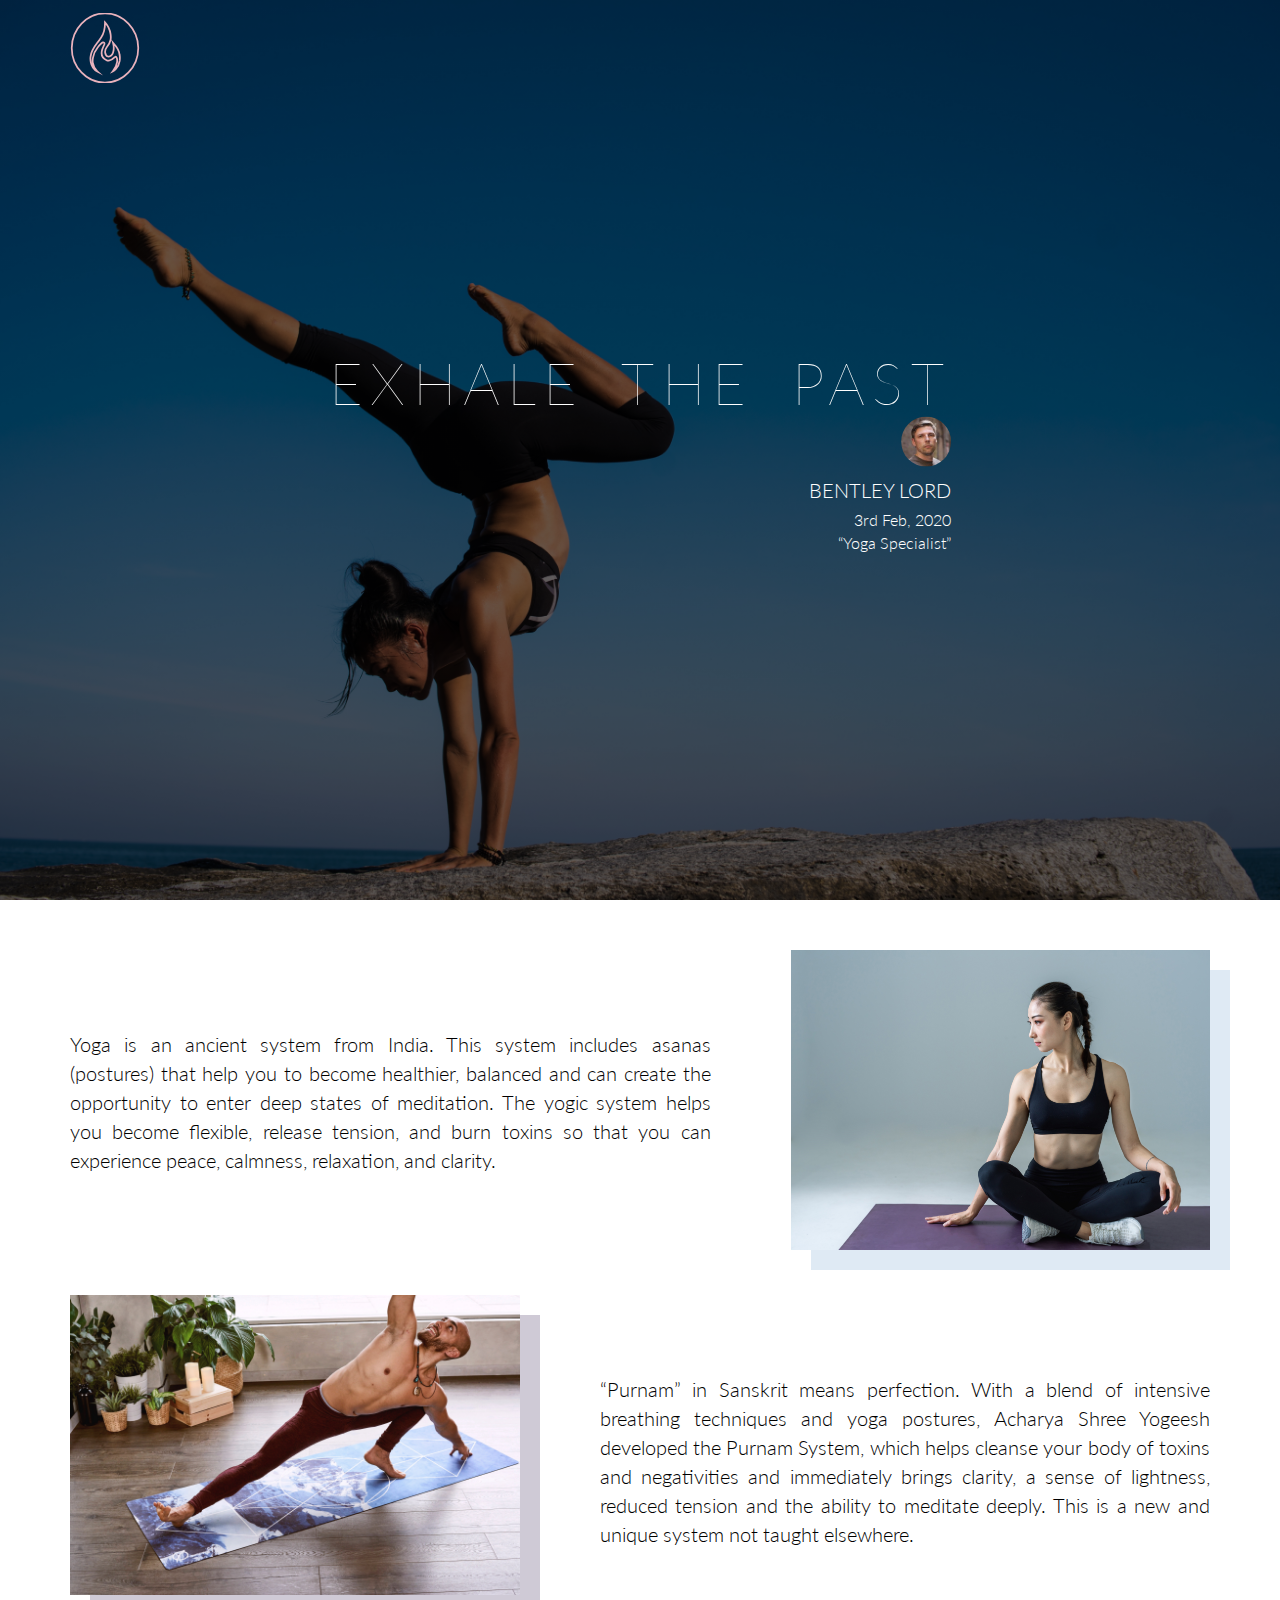
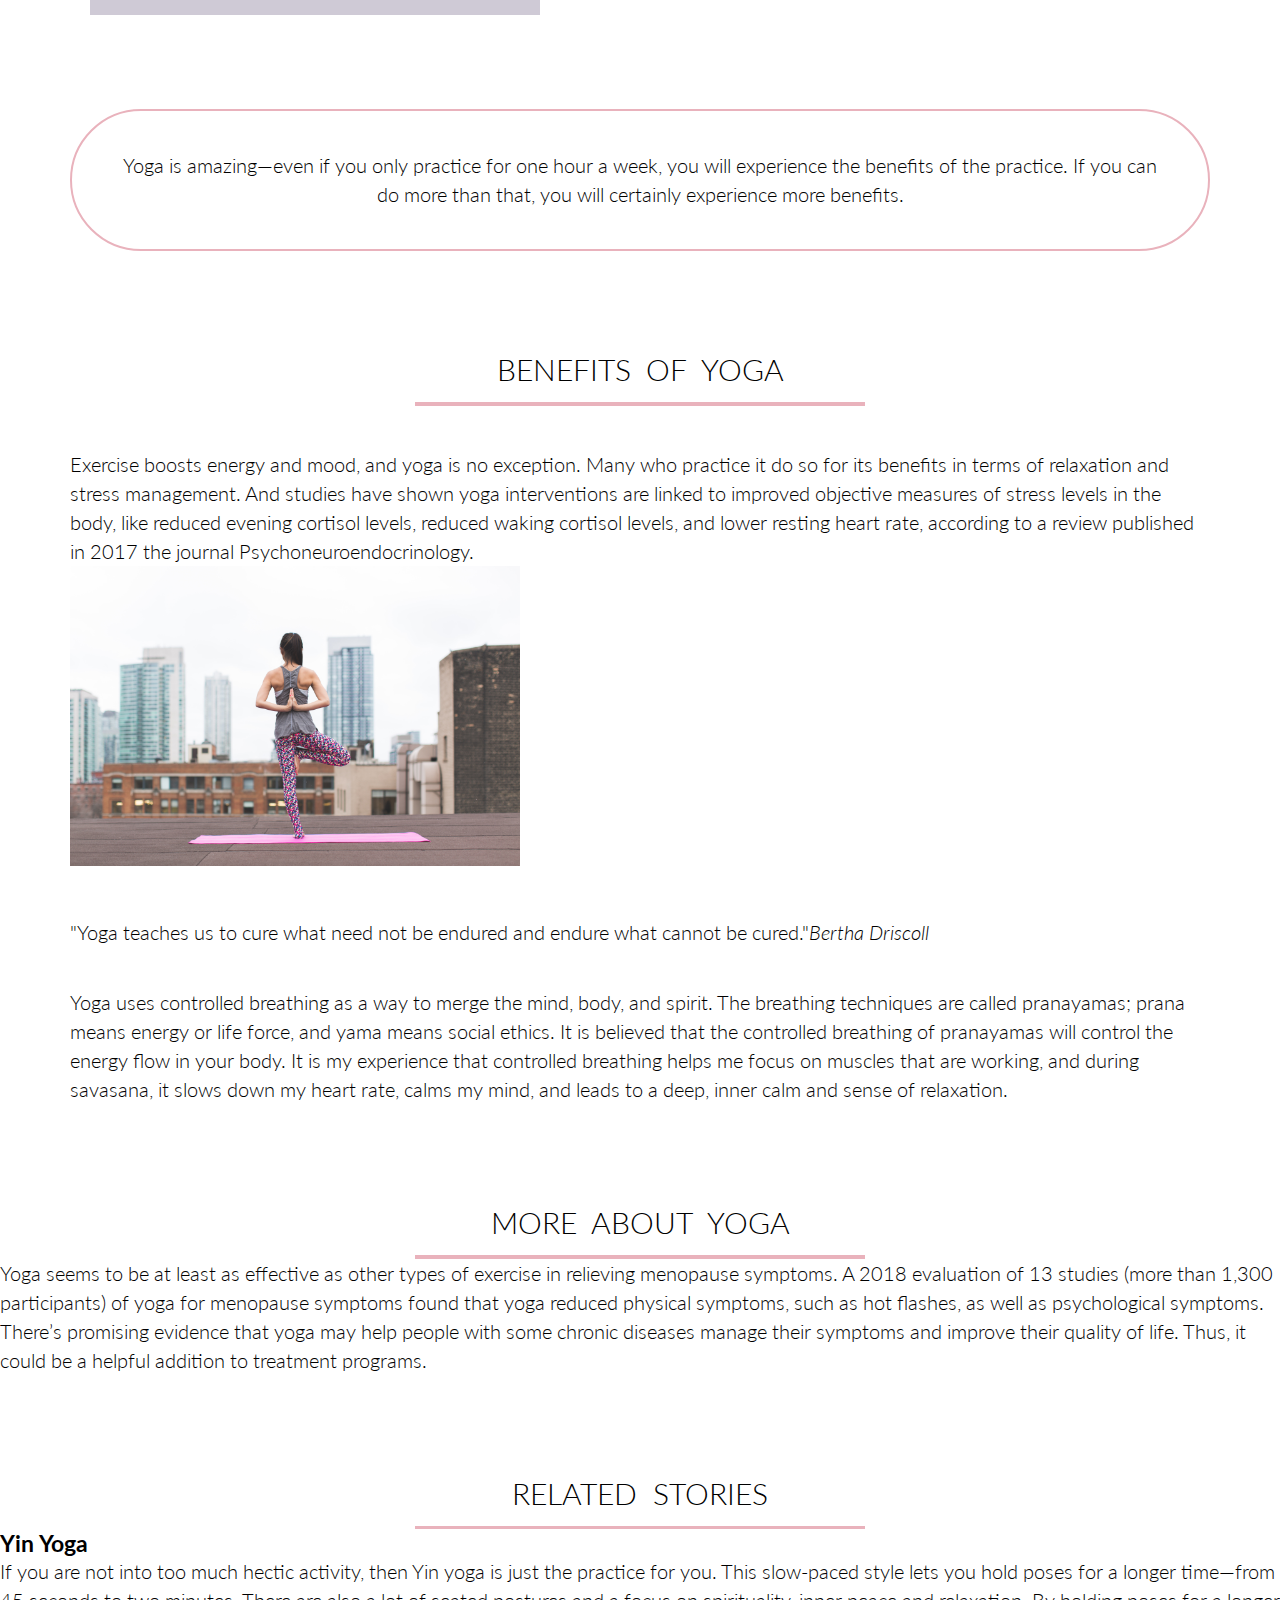
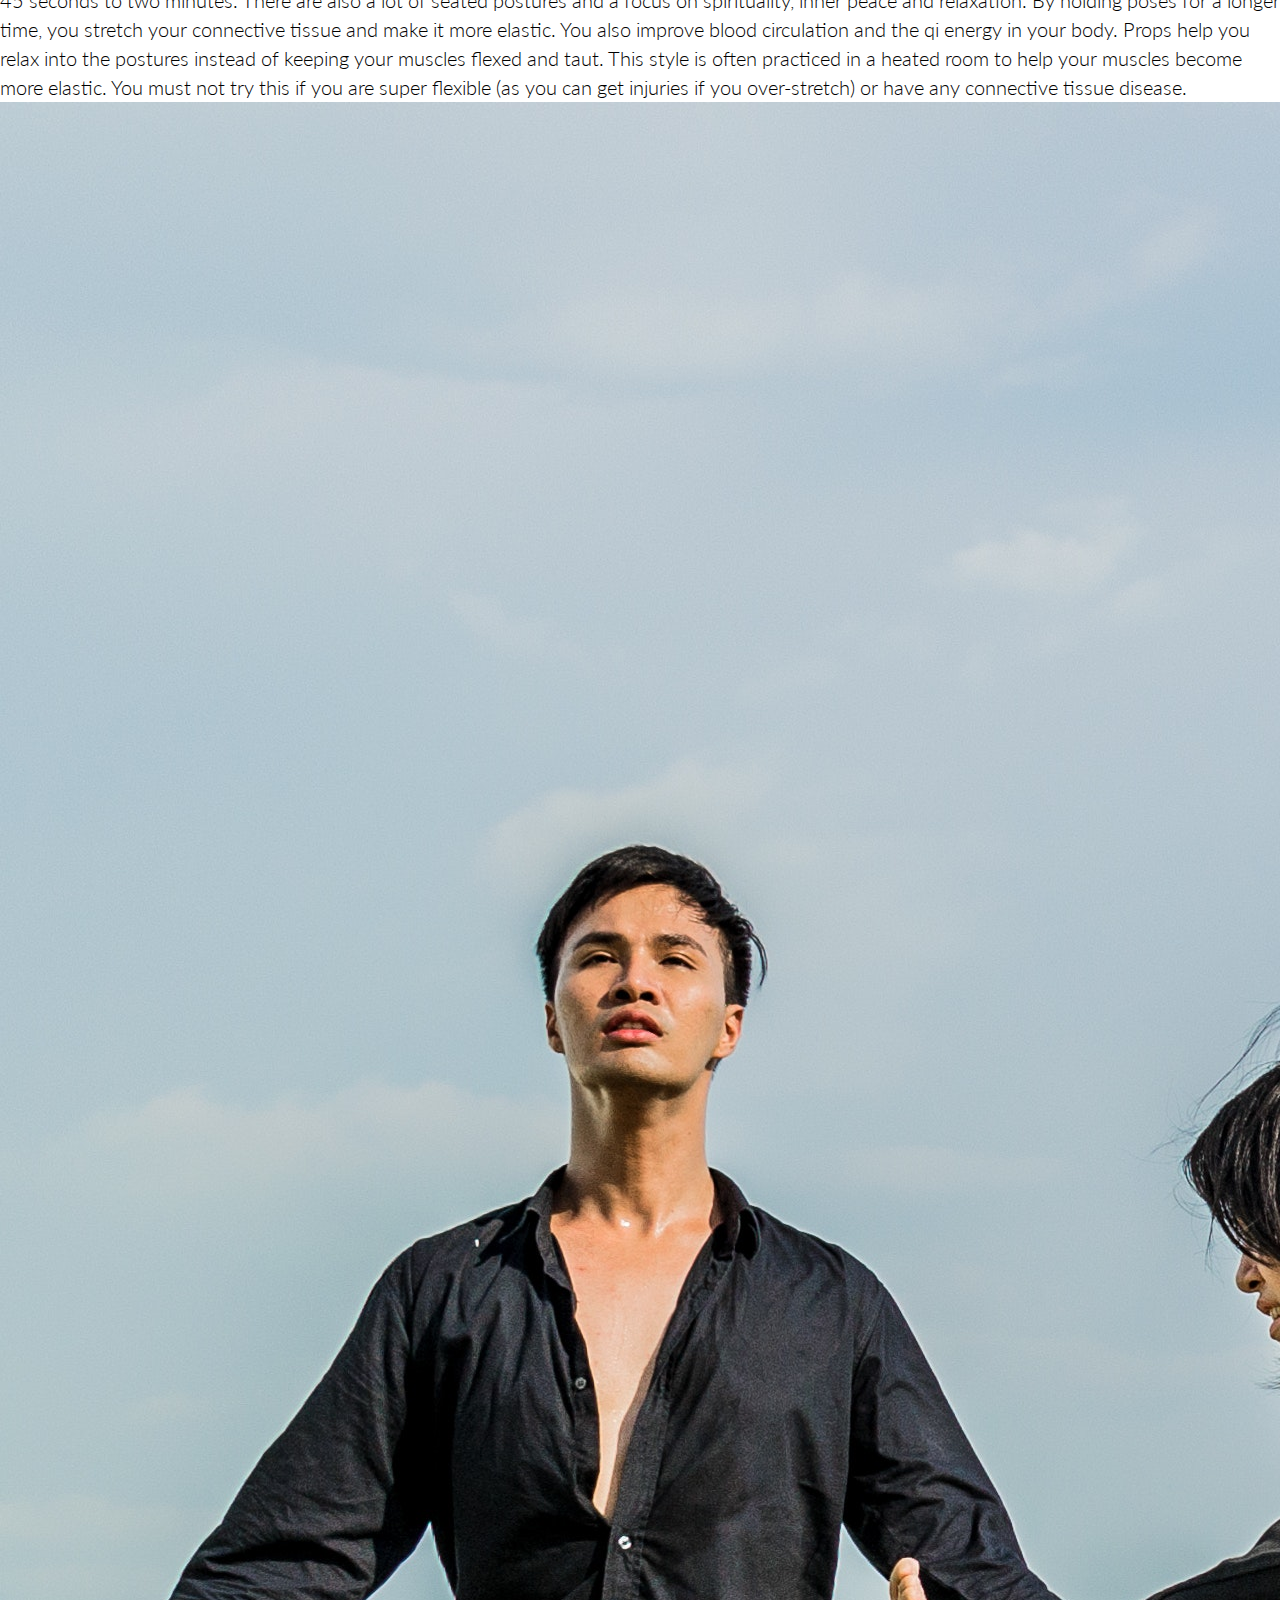
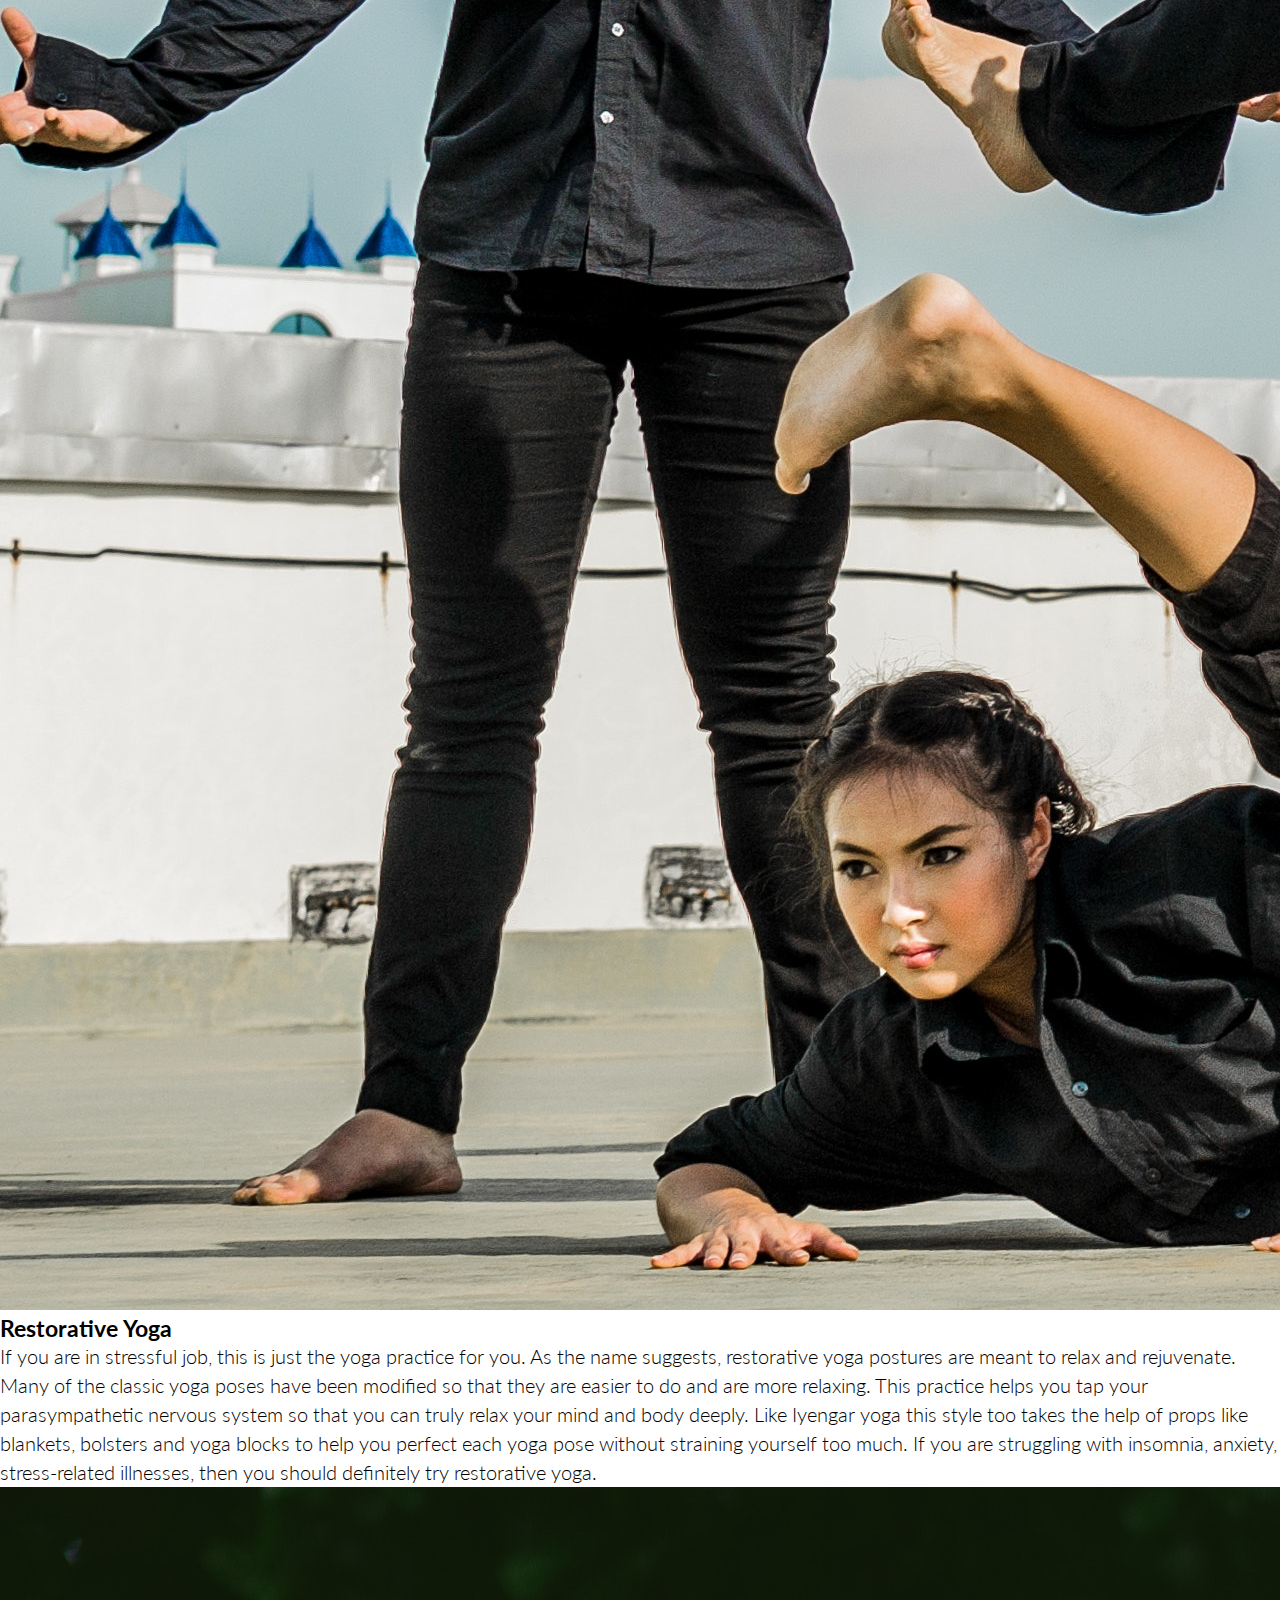
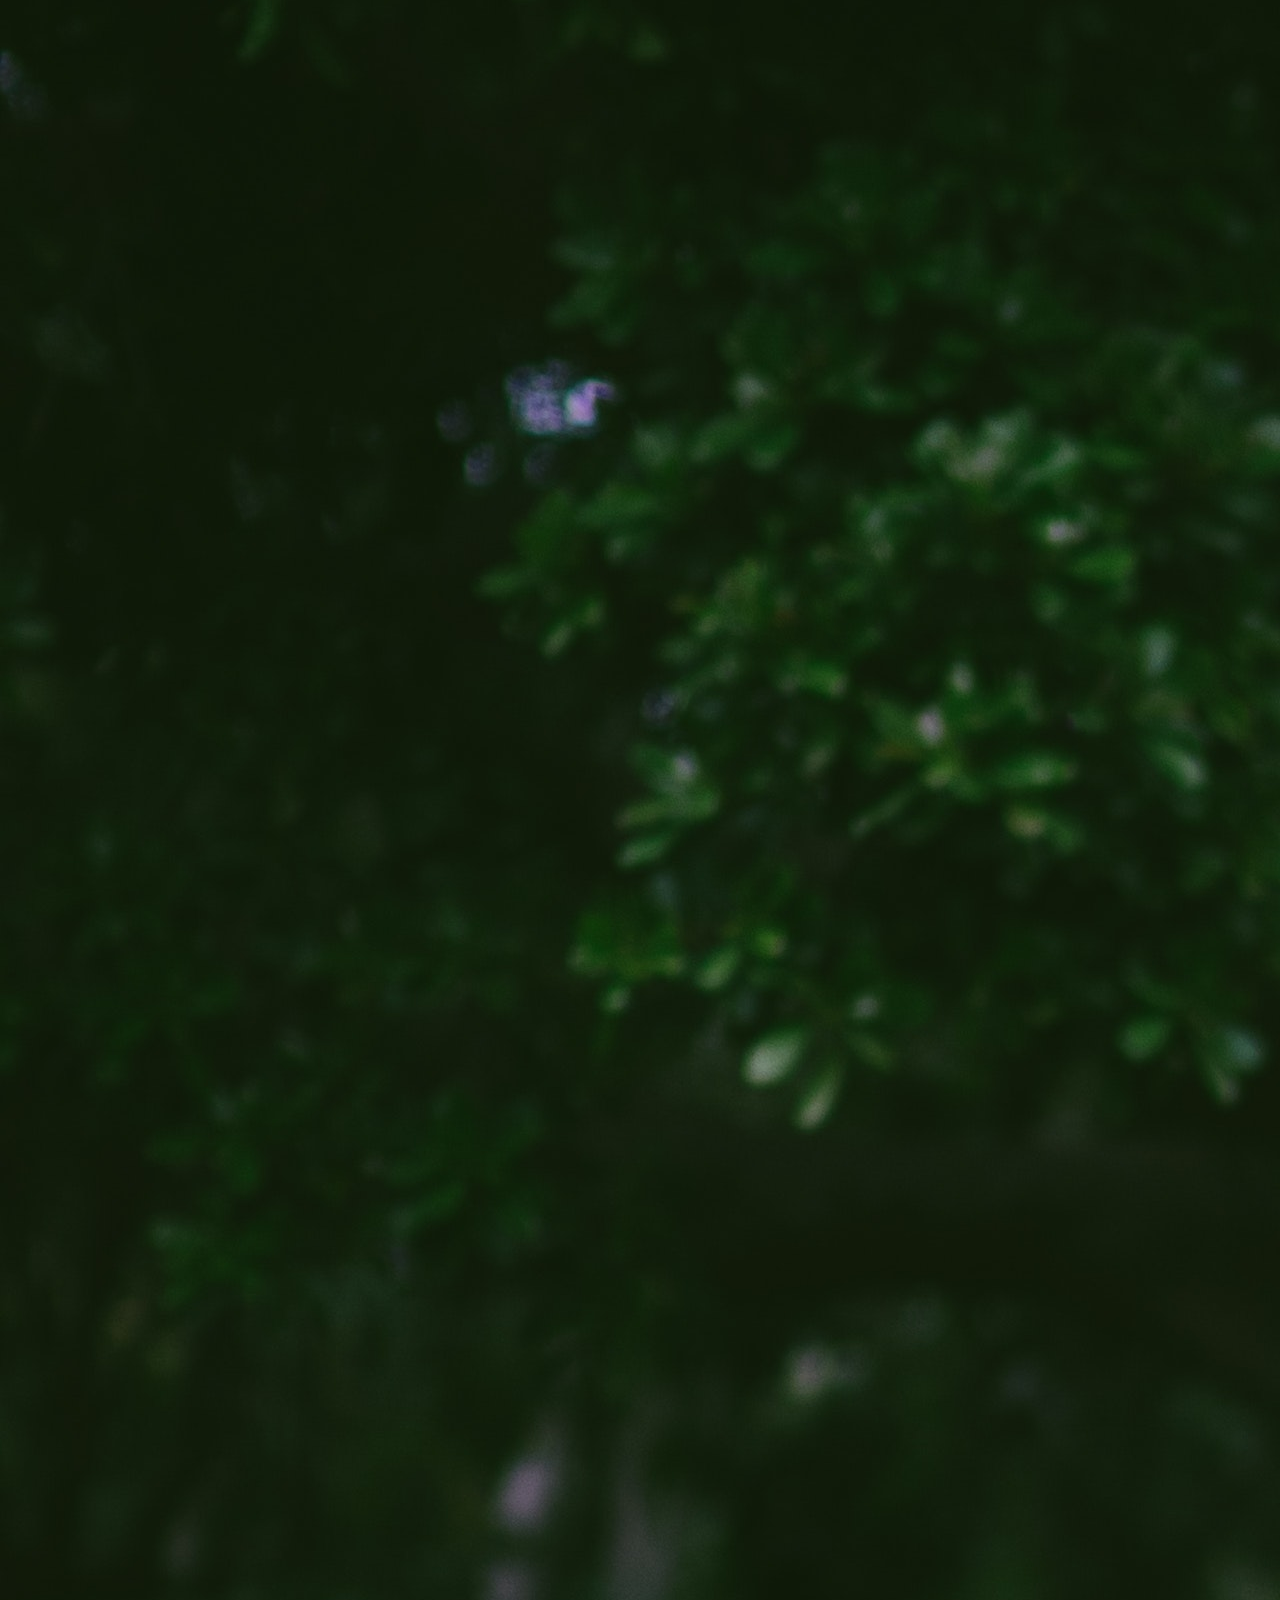
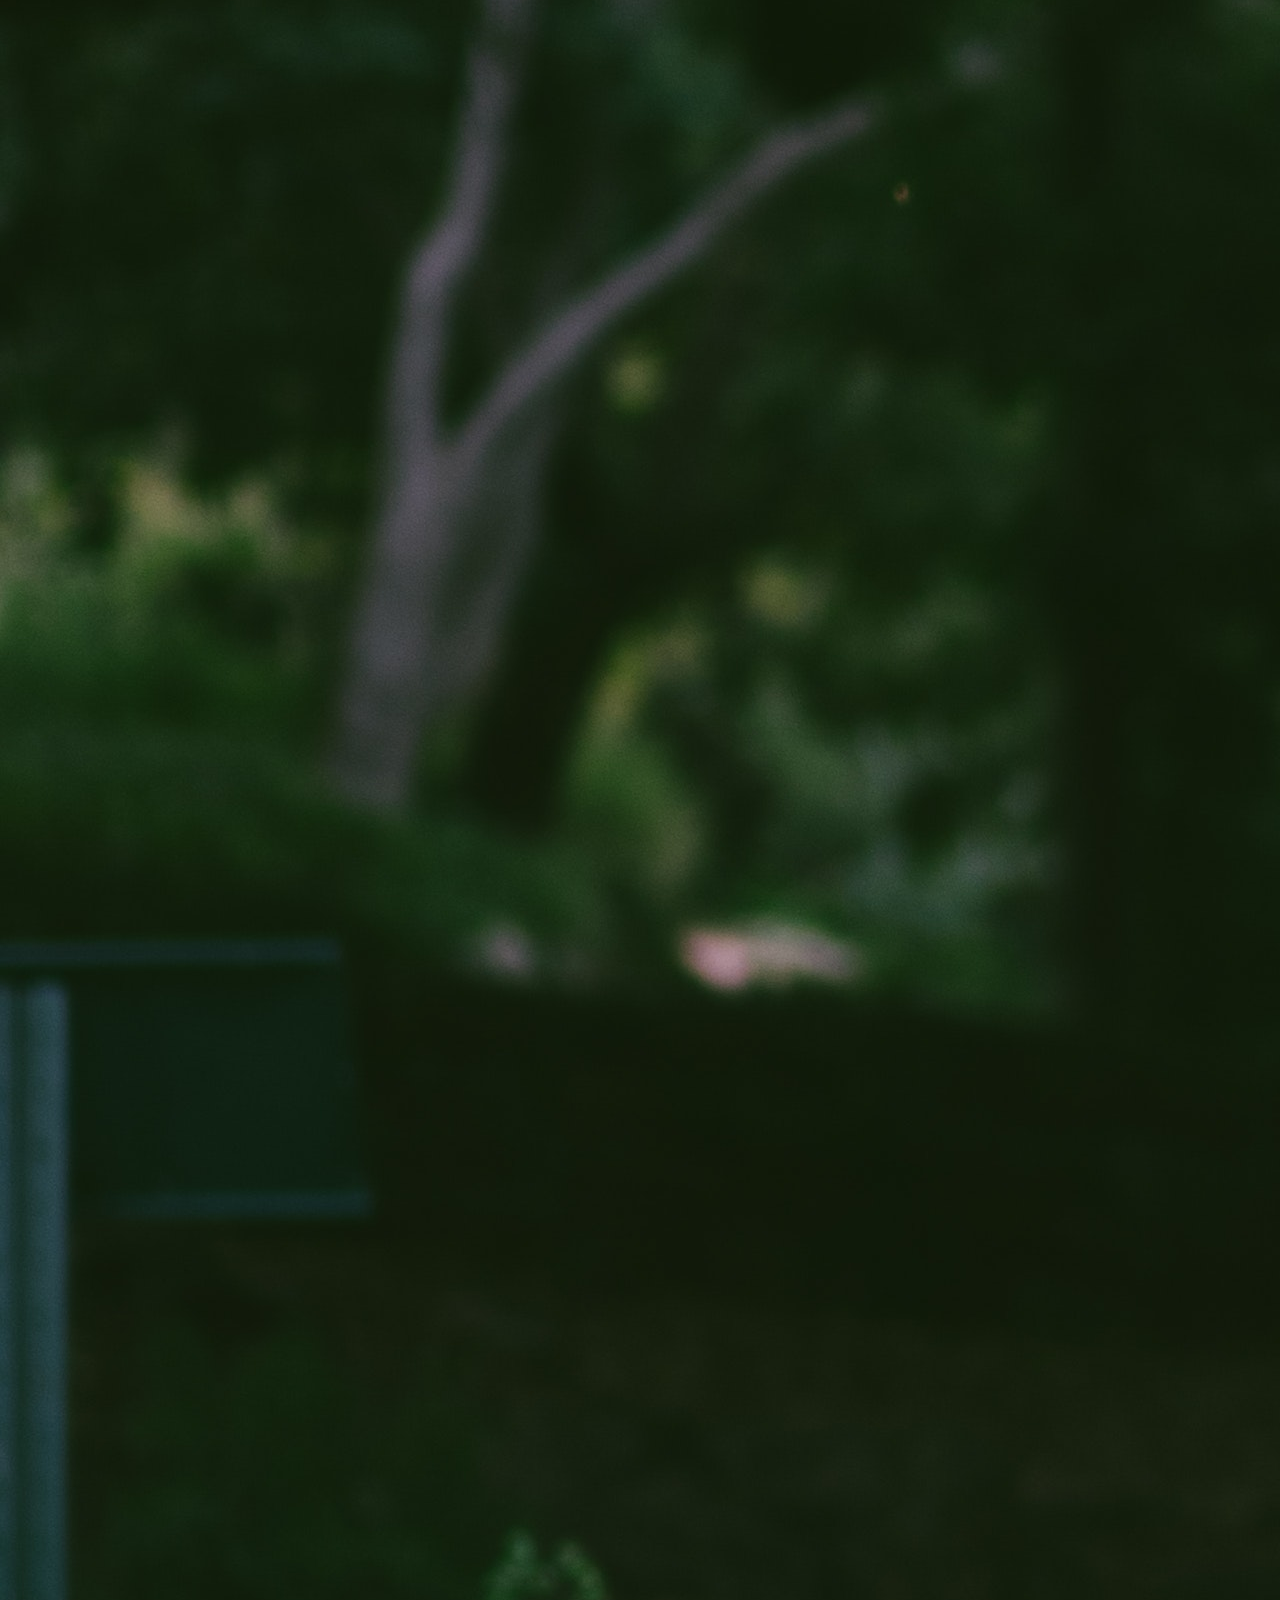
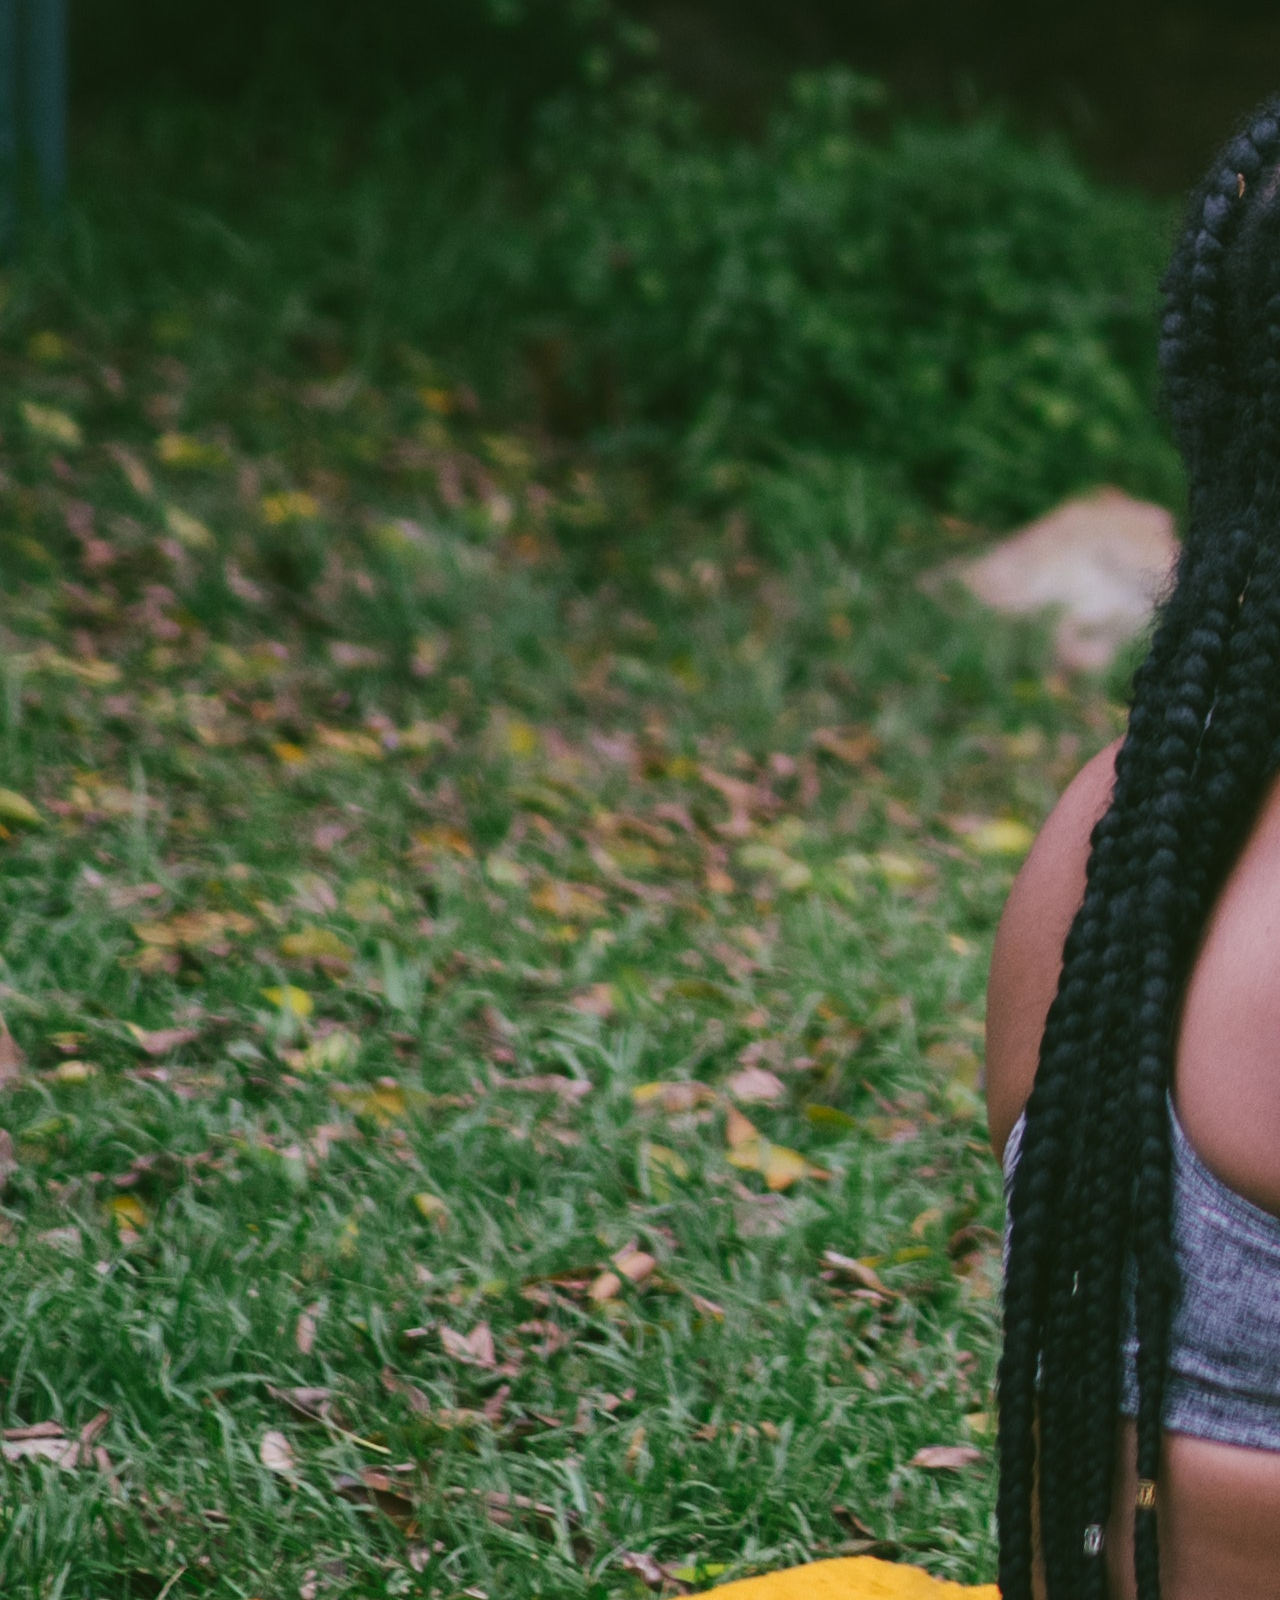
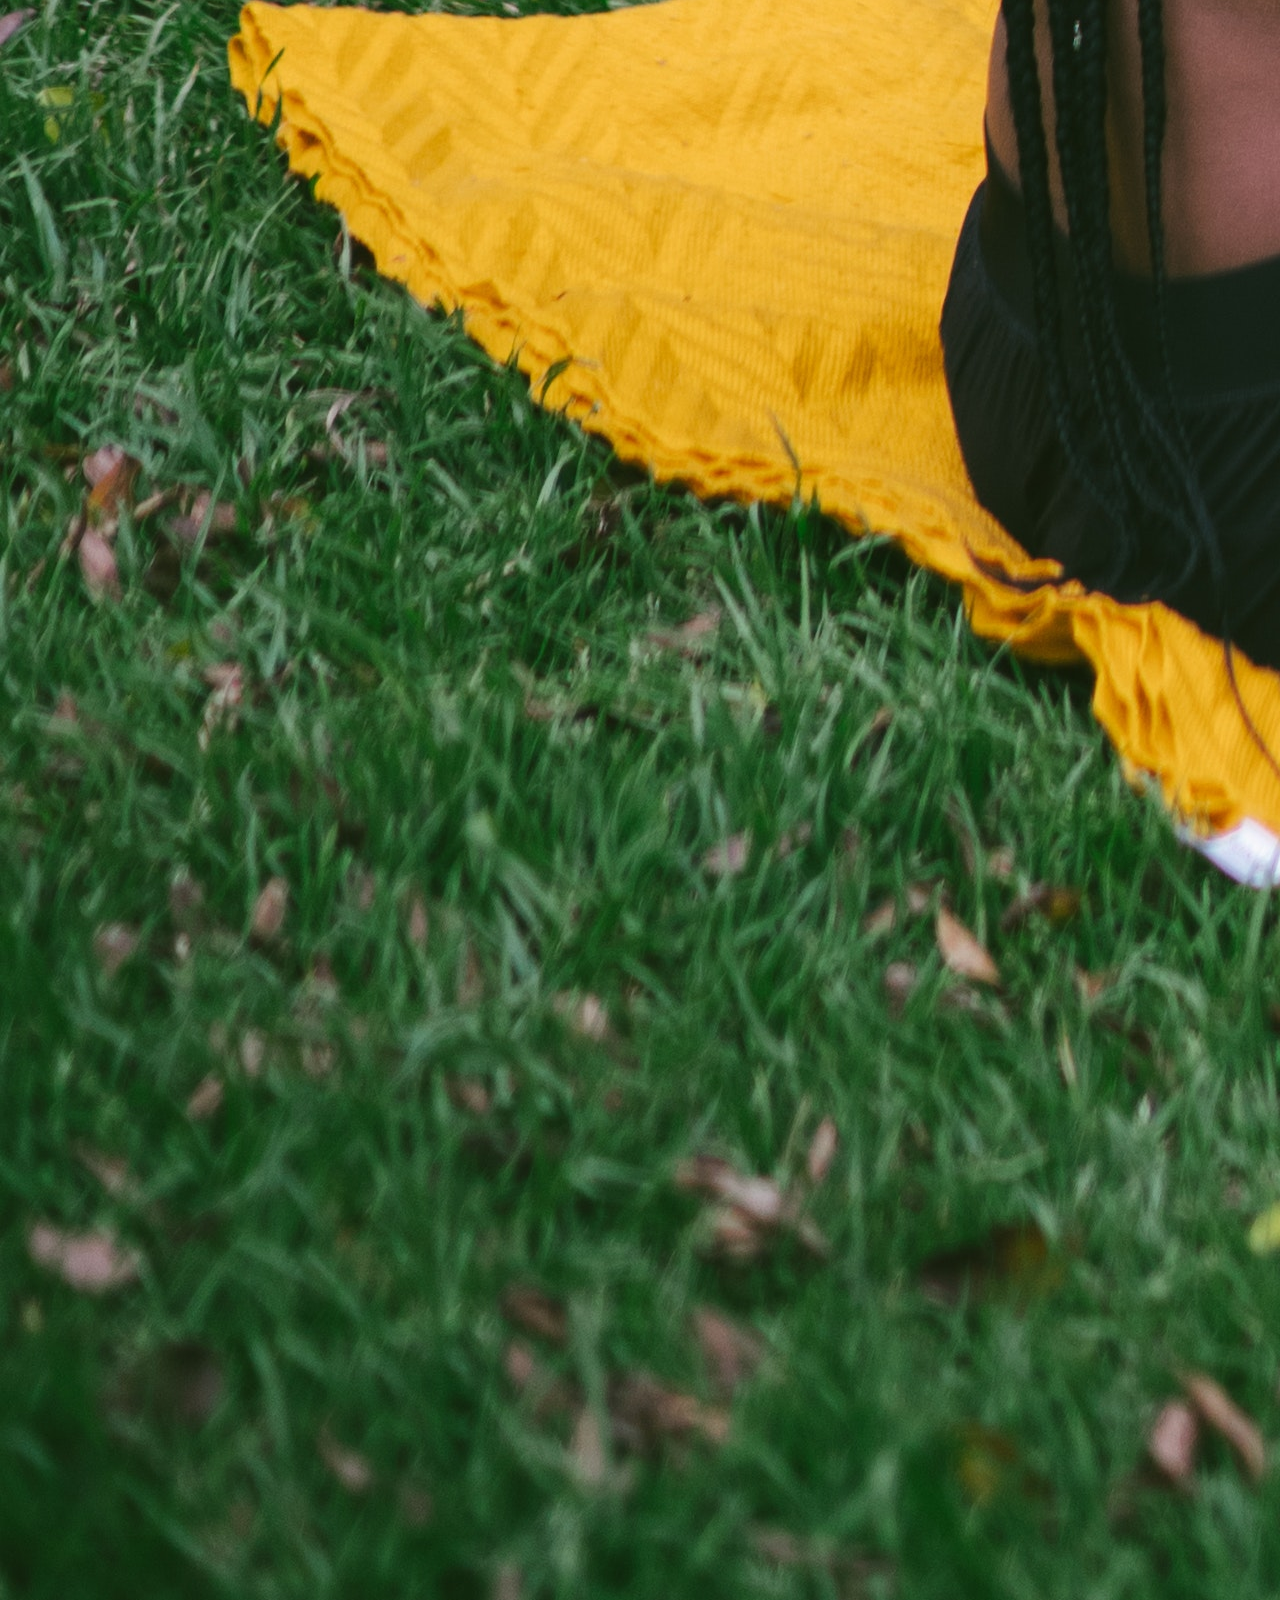
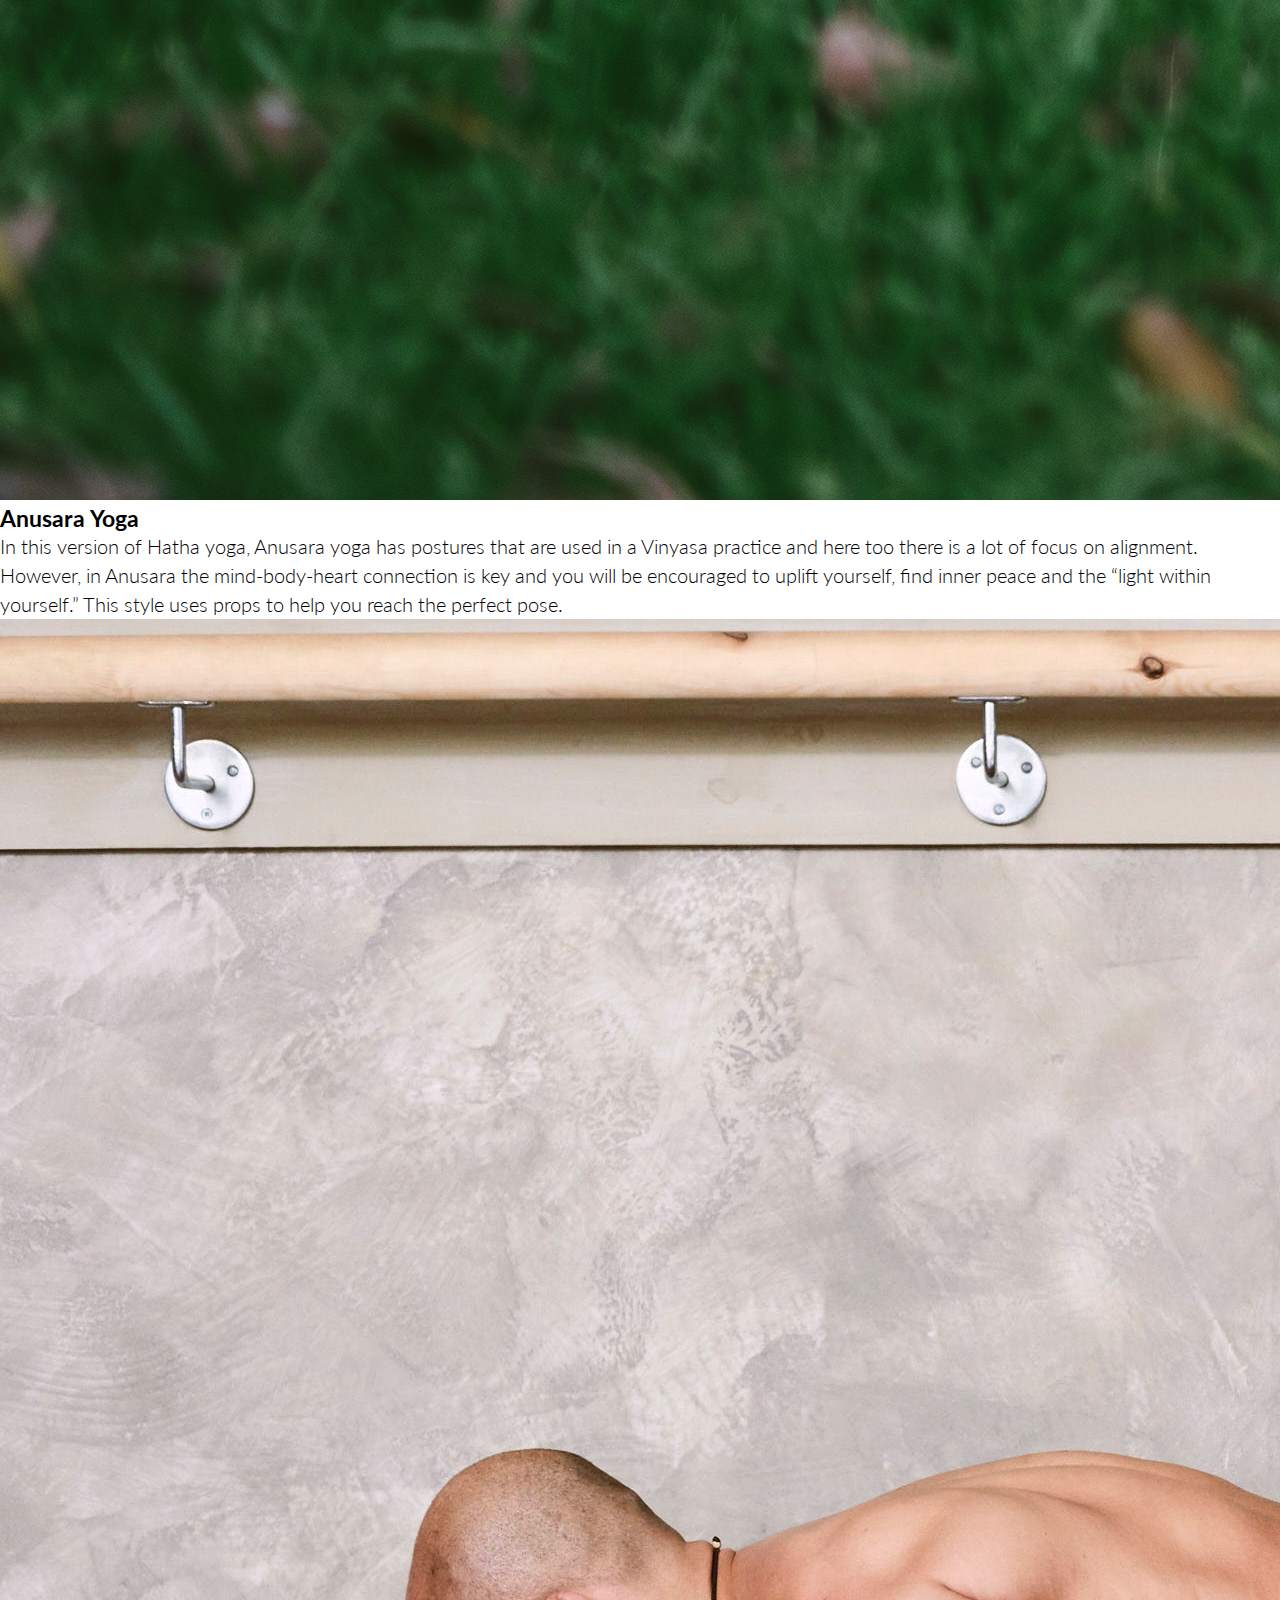
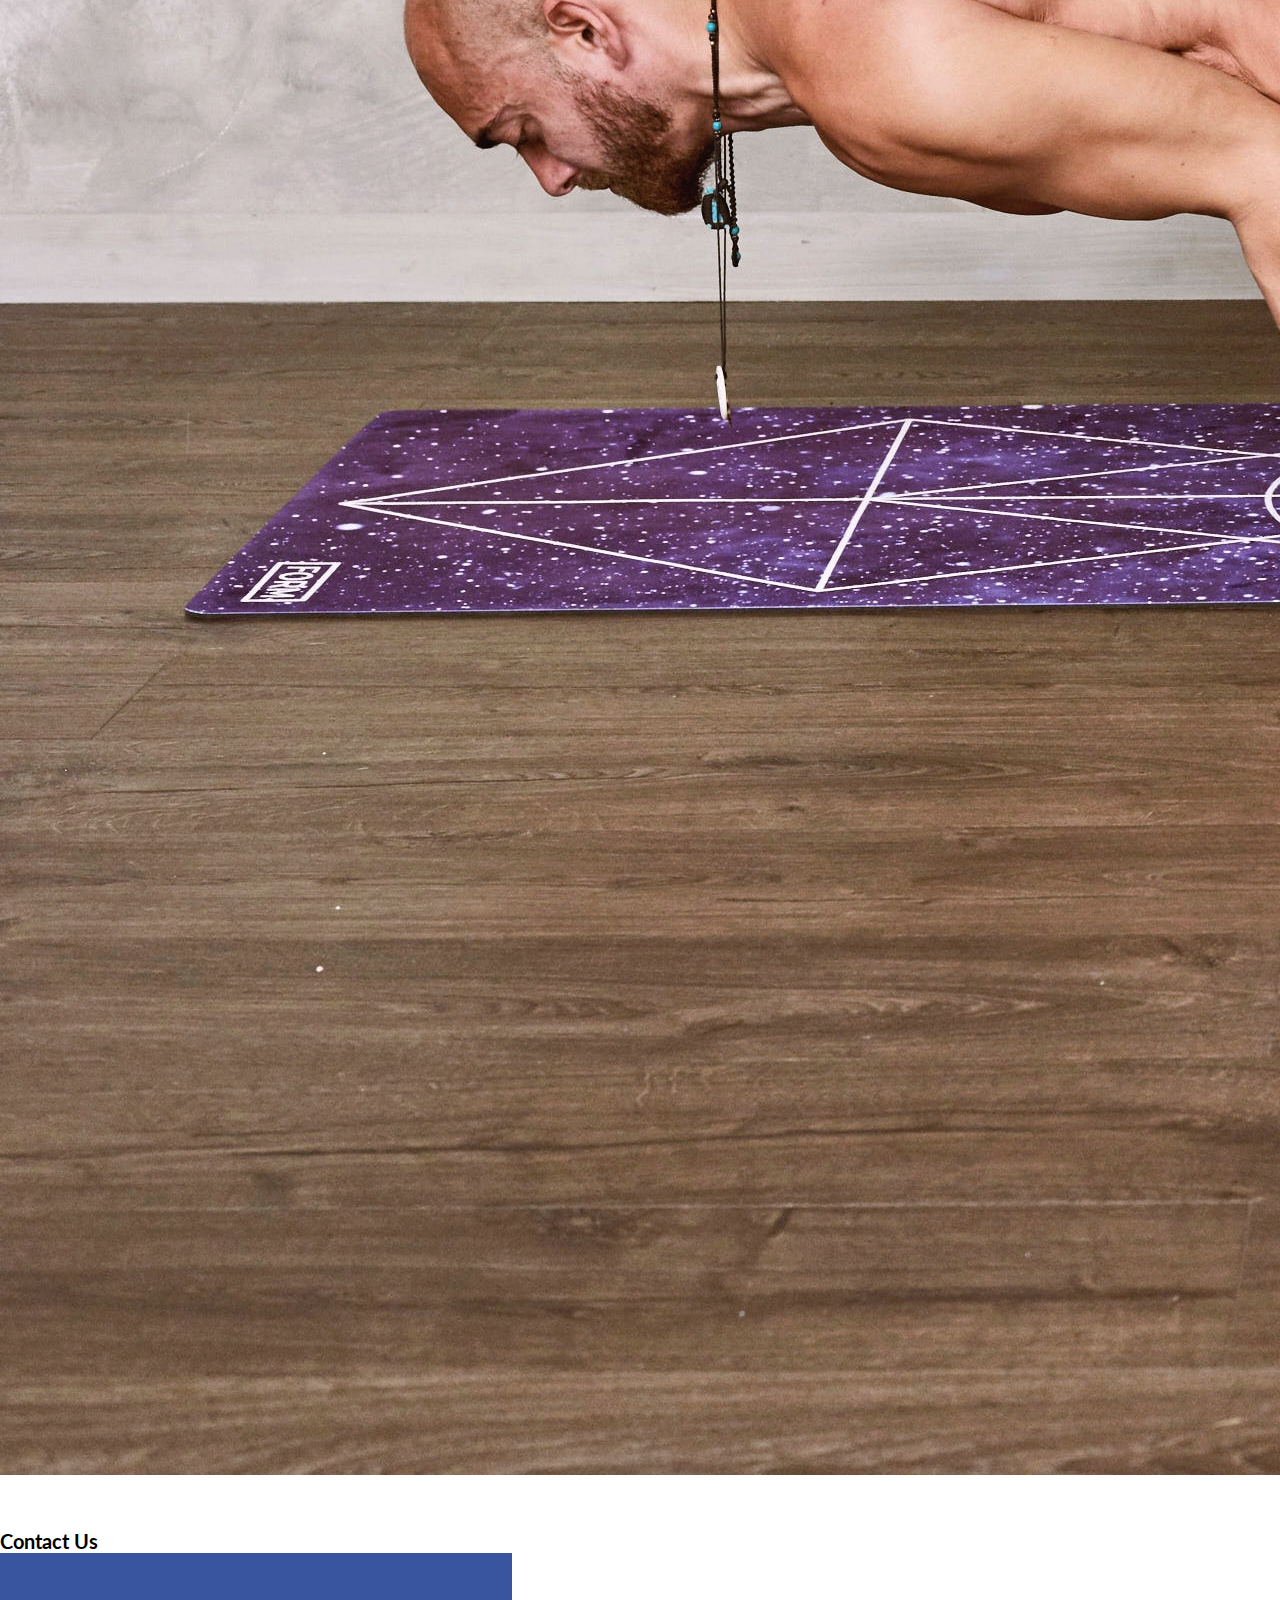
==== story.html @ c621511f "changes made to benefits section" ====
<!DOCTYPE html>
    <html>
        <head>
            <link rel="stylesheet" href="css/style.css">
            <title>Yoga - Exhale the past</title>
            <style>
                @import url('https://fonts.googleapis.com/css?family=Lato:100,100i,300,400,400i&display=swap');
            </style>
        </head>
        <body>
            <header>
                <div class="row">
                    <img src="css/img/logo.svg" alt="logo" class="main-logo">
                </div>
                <div class="main-text-box">
                    <h1>Exhale the past</h1>
                    <img src="css/img/author.jpg" alt="author photo">
                    <p>Bentley Lord</p>
                    <time datetime="2020-02-03">3rd Feb, 2020</time>
                    <q>Yoga Specialist</q>
                    

                </div>

            </header>

            <section class="section-yoga row">
                <article class="yoga-history">
                    <p>Yoga is an ancient system from India. This system includes asanas (postures) that help you to become healthier, balanced and can create the opportunity to enter deep states of meditation. The yogic system helps you become flexible, release tension, and burn toxins so that you can experience peace, calmness, relaxation, and clarity.</p>
                    <img src="css/img/woman-sitting-on-yoga-mat-2294352.jpg" alt="women on mat">
                </article>
                
                <article class="yoga-meaning">
                    <p>“Purnam” in Sanskrit means perfection. With a blend of intensive breathing techniques and yoga postures, Acharya Shree Yogeesh developed the Purnam System, which helps cleanse your body of toxins and negativities and immediately brings clarity, a sense of lightness, reduced tension and the ability to meditate deeply. This is a new and unique system not taught elsewhere. </p>
                    <img src="css/img/man-wearing-brown-pants-doing-stunt-1881999.jpg" alt="man doing stunt">
                </article>

                <article class="yoga-practise">
                    <p>Yoga is amazing—even if you only practice for one hour a week, you will experience the benefits of the practice. If you can do more than that, you will certainly experience more benefits. </p>
                </article>

            </section>

            <section class="section-benefits row">
               <article>
                    <h2>Benefits of yoga</h2>
                    <p>Exercise boosts energy and mood, and yoga is no exception. Many who practice it do so for its benefits in terms of relaxation and stress management. And studies have shown yoga interventions are linked to improved objective measures of stress levels in the body, like reduced evening cortisol levels, reduced waking cortisol levels, and lower resting heart rate, according to a review published in 2017 the journal Psychoneuroendocrinology.</p>
                </article>
                <img src="css/img/woman-standing-on-pink-yoga-mat-meditating-373946.jpg" alt="women standing">

                    <blockquote>"Yoga teaches us to cure what need not be endured and endure what cannot be cured."<cite>Bertha Driscoll</cite></blockquote>

                <article>
                    <p>Yoga uses controlled breathing as a way to merge the mind, body, and spirit. The breathing techniques are called pranayamas; prana means energy or life force, and yama means social ethics. It is believed that the controlled breathing of pranayamas will control the energy flow in your body. It is my experience that controlled breathing helps me focus on muscles that are working, and during savasana, it slows down my heart rate, calms my mind, and leads to a deep, inner calm and sense of relaxation.</p>
                </article>

            </section>

            <section>
                <article>
                    <h2>More about yoga</h2>
                    <p>Yoga seems to be at least as effective as other types of exercise in relieving menopause symptoms. A 2018 evaluation of 13 studies (more than 1,300 participants) of yoga for menopause symptoms found that yoga reduced physical symptoms, such as hot flashes, as well as psychological symptoms.</p>
                    <p>There’s promising evidence that yoga may help people with some chronic diseases manage their symptoms and improve their quality of life. Thus, it could be a helpful addition to treatment programs.</p>
                </article>
            </section>

            <section>
                <h2>Related stories</h2>
                <article>
                    <h3>Yin Yoga</h3>
                     <p>If you are not into too much hectic activity, then Yin yoga is just the practice for you. This slow-paced style lets you hold poses for a longer time—from 45 seconds to two minutes. There are also a lot of seated postures and a focus on spirituality, inner peace and relaxation. By holding poses for a longer time, you stretch your connective tissue and make it more elastic. You also improve blood circulation and the qi energy in your body. Props help you relax into the postures instead of keeping your muscles flexed and taut. This style is often practiced in a heated room to help your muscles become more elastic. You must not try this if you are super flexible (as you can get injuries if you over-stretch) or have any connective tissue disease.</p>
                    <img src="css/img/yin-yoga.jpg" alt="yin yoga">
                </article>

                <article>
                    <h3>Restorative Yoga</h3>
                     <p>If you are in stressful job, this is just the yoga practice for you. As the name suggests, restorative yoga postures are meant to relax and rejuvenate. Many of the classic yoga poses have been modified so that they are easier to do and are more relaxing. This practice helps you tap your parasympathetic nervous system so that you can truly relax your mind and body deeply. Like Iyengar yoga this style too takes the help of props like blankets, bolsters and yoga blocks to help you perfect each yoga pose without straining yourself too much. If you are struggling with insomnia, anxiety, stress-related illnesses, then you should definitely try restorative yoga.</p>
                    <img src="css/img/restorative-yoga.jpg" alt="restorative yoga">
                </article>

                <article>
                    <h3>Anusara Yoga</h3>
                     <p>In this version of Hatha yoga, Anusara yoga has postures that are used in a Vinyasa practice and here too there is a lot of focus on alignment. However, in Anusara the mind-body-heart connection is key and you will be encouraged to uplift yourself, find inner peace and the “light within yourself.” This style uses props to help you reach the perfect pose.</p>
                    <img src="css/img/anusara-yoga.jpg" alt="anusara yoga">
                </article>
            </section>

            <footer>
                <h4>Contact Us</h4>
                <ul>
                    <li><a href="#"><img src="css/icons/facebook.png" alt="facebook logo"></a></li>
                    <li><a href="#"><img src="css/icons/twitter.png" alt="twitter logo"></a></li>
                    <li><a href="#"><img src="css/icons/instagram-sketched.png" alt="instagram logo"></a></li>
                </ul>

                <p>Copyright © 2020 built by Maninder & Naveen. All Rights Reserved.</p>
                <p>By using our site, you acknowledge that you have read and understand our Cookie Policy, Privacy Policy, and our Terms of Service.</p>

            </footer>

        </body>
    </html>
---- css/style.css ----
/*----BASIC SETTING----*/

:root {
    --font-col:#555;
    --font-typ: 'lato','helvetica','ariel','sans-serif';
    --font-sz: 1.25em;
    --bg-col: #fff;
    --pad-al: 1em;
    --lin-ht: 1.5em;
    --hd-col: #fff;
    --max-wid: 71.250em;
    --marg-art: 2em;
    --box-pad:5%;
    --line-ht:145%;
    --brd-col: #E9B2BC;
}

* {
    margin: 0;
    padding: 0;
    box-sizing: border-box;
}

body {
    background-color: var(--bg-col);
    font-family: var(--font-typ);
    font-weight: 300;
    font-size: var(--font-sz);
}

/*---BOXES---*/

.row {
    max-width: 1140px;
    margin: 0 auto;
}

section {
    padding: 2.5em 0;
}

p {
    line-height: var(--line-ht);
}


/*---HEADINGS---*/

h1,
h2 {
    text-transform: uppercase;
    word-spacing: .25em;
}

h1 {
    font-size: 2.9em;
    font-weight: 100;
    letter-spacing: .125em;

}

h2 {
    font-weight: 300;
    text-align: center;
}

h2:after {
    display: block;
    height: .125em;
    background-color: var(--brd-col);
    content: " ";
    width: 15em;
    margin: 0 auto;
    margin-top: .5em;
}

/*---Main Header---*/

header {
    background-image: linear-gradient(rgba(0, 0, 0, 0.6),rgba(0, 0, 0, 0.6)), url(img/woman-with-arms-outstretched-against-blue-sky-317155.jpg);
    background-position: center;
    background-attachment: fixed;
    background-size: cover;
    height: 100vh;
}

.main-text-box {
    position: absolute;
    top: 50%;
   left: 50%;
   transform: translate(-50%,-50%);
    text-align: right;
    color: var(--hd-col);
    text-transform: uppercase;
}

.main-text-box img {
    border-radius: 12.5em;
    height: 2.5em;
    margin-bottom: .25em;
}

.main-text-box q {
    font-size: .8em;
    text-transform: capitalize;
}

time {
    display: block;
    font-size: .8em;
    text-transform: capitalize;
    margin-top: .3em;
}

.main-logo {
    height: 3.5em;
    width: auto;
    margin-top: .625em
}

/*---About YOGA---*/

.yoga-history {
    display: flex;
    align-content: flex-end;
    margin-bottom: var(--marg-art);
}

.yoga-history img {
    height: 15em;
    box-shadow: 1em 1em #DFEAF4;
}

.yoga-history p {
    padding: 4em 4em 4em 0;
    text-align:justify;

}

.yoga-meaning p {
    padding: 4em 0em 4em 4em;
    text-align:justify;
}

.yoga-meaning {
    display: flex;
    flex-direction: row-reverse;
    margin-bottom: var(--marg-art);
}

.yoga-meaning img {
    height: 15em;
    box-shadow: 1em 1em #CFCAD6;
}

.yoga-practise {
    text-align: center;
    margin-top: 4em;
    border: .125em solid var(--brd-col);
    padding: 2em;
    border-radius: 6.25em;
}

/*---BENEFITS---*/

.section-benefits article p {
    margin-top: 2.2em;
}

blockquote {
    margin-top: 2.5em;
}
.section-benefits img {
    height: 15em;
}
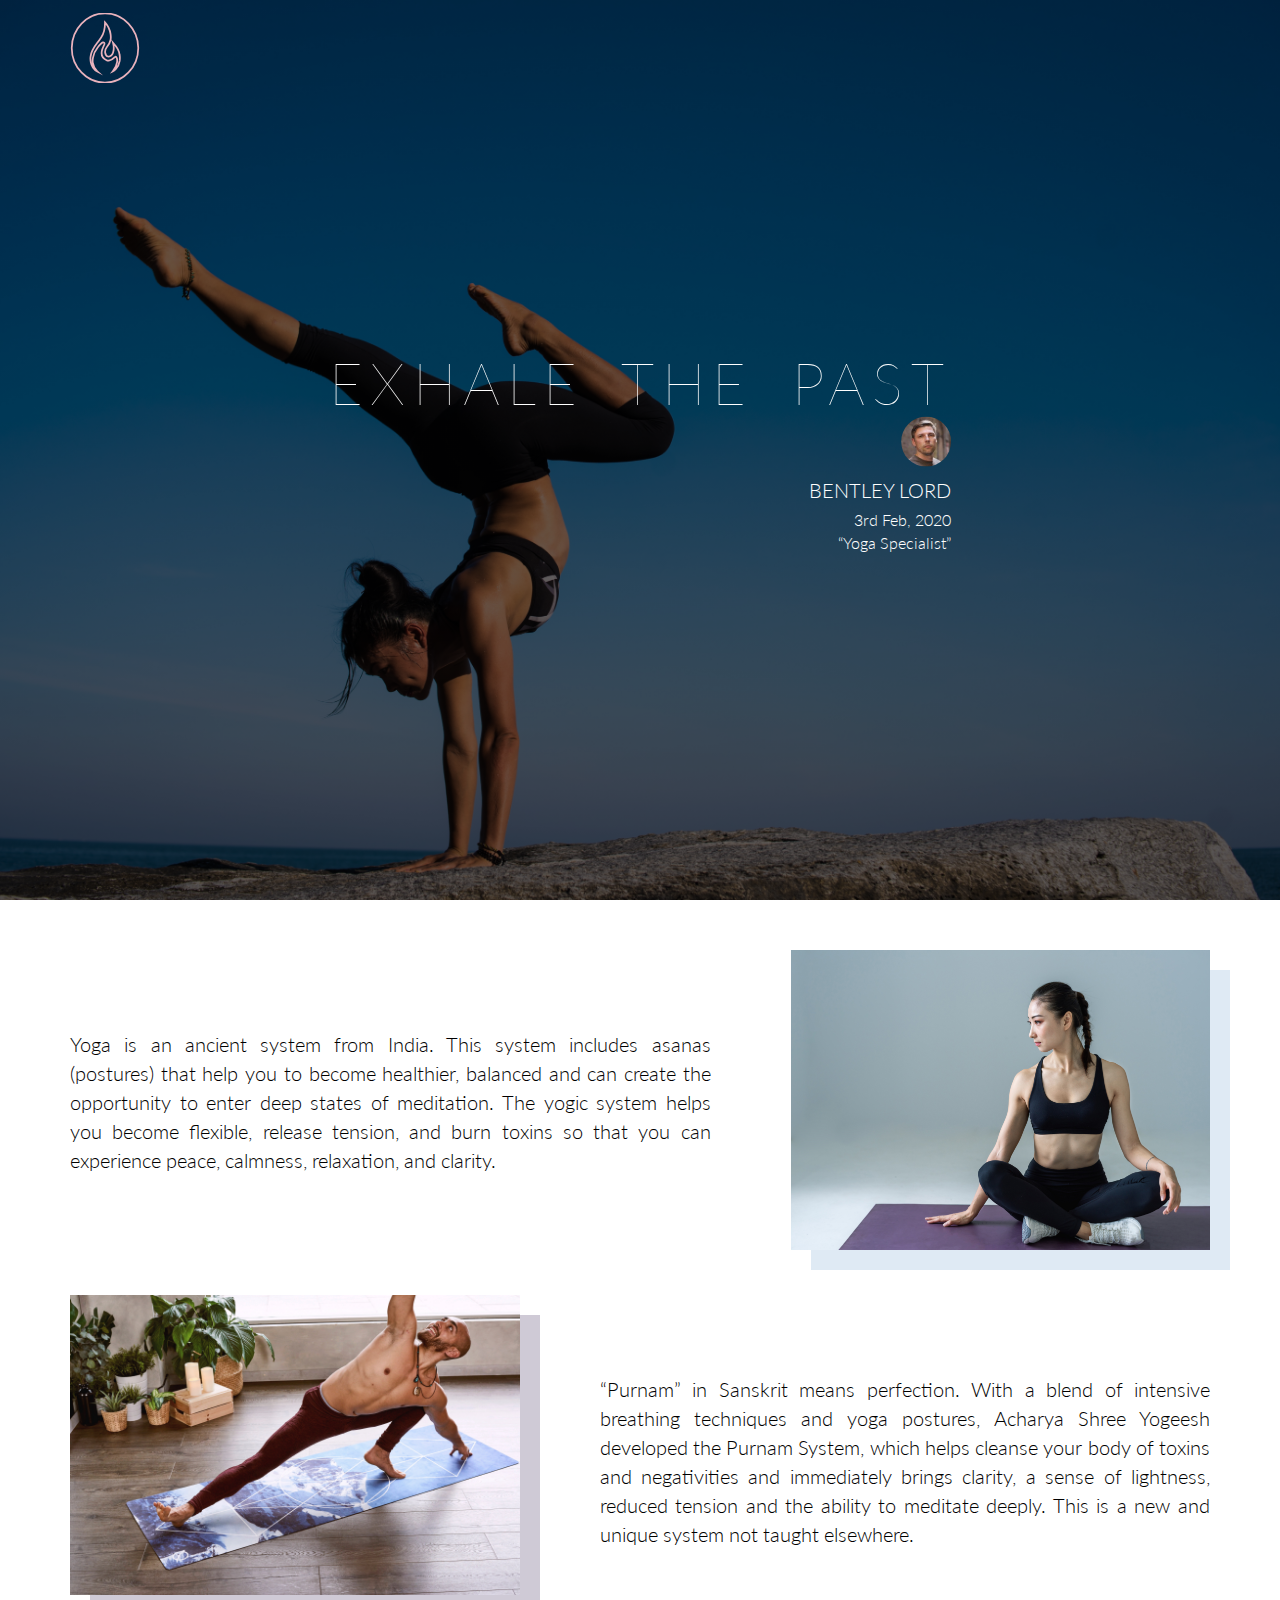
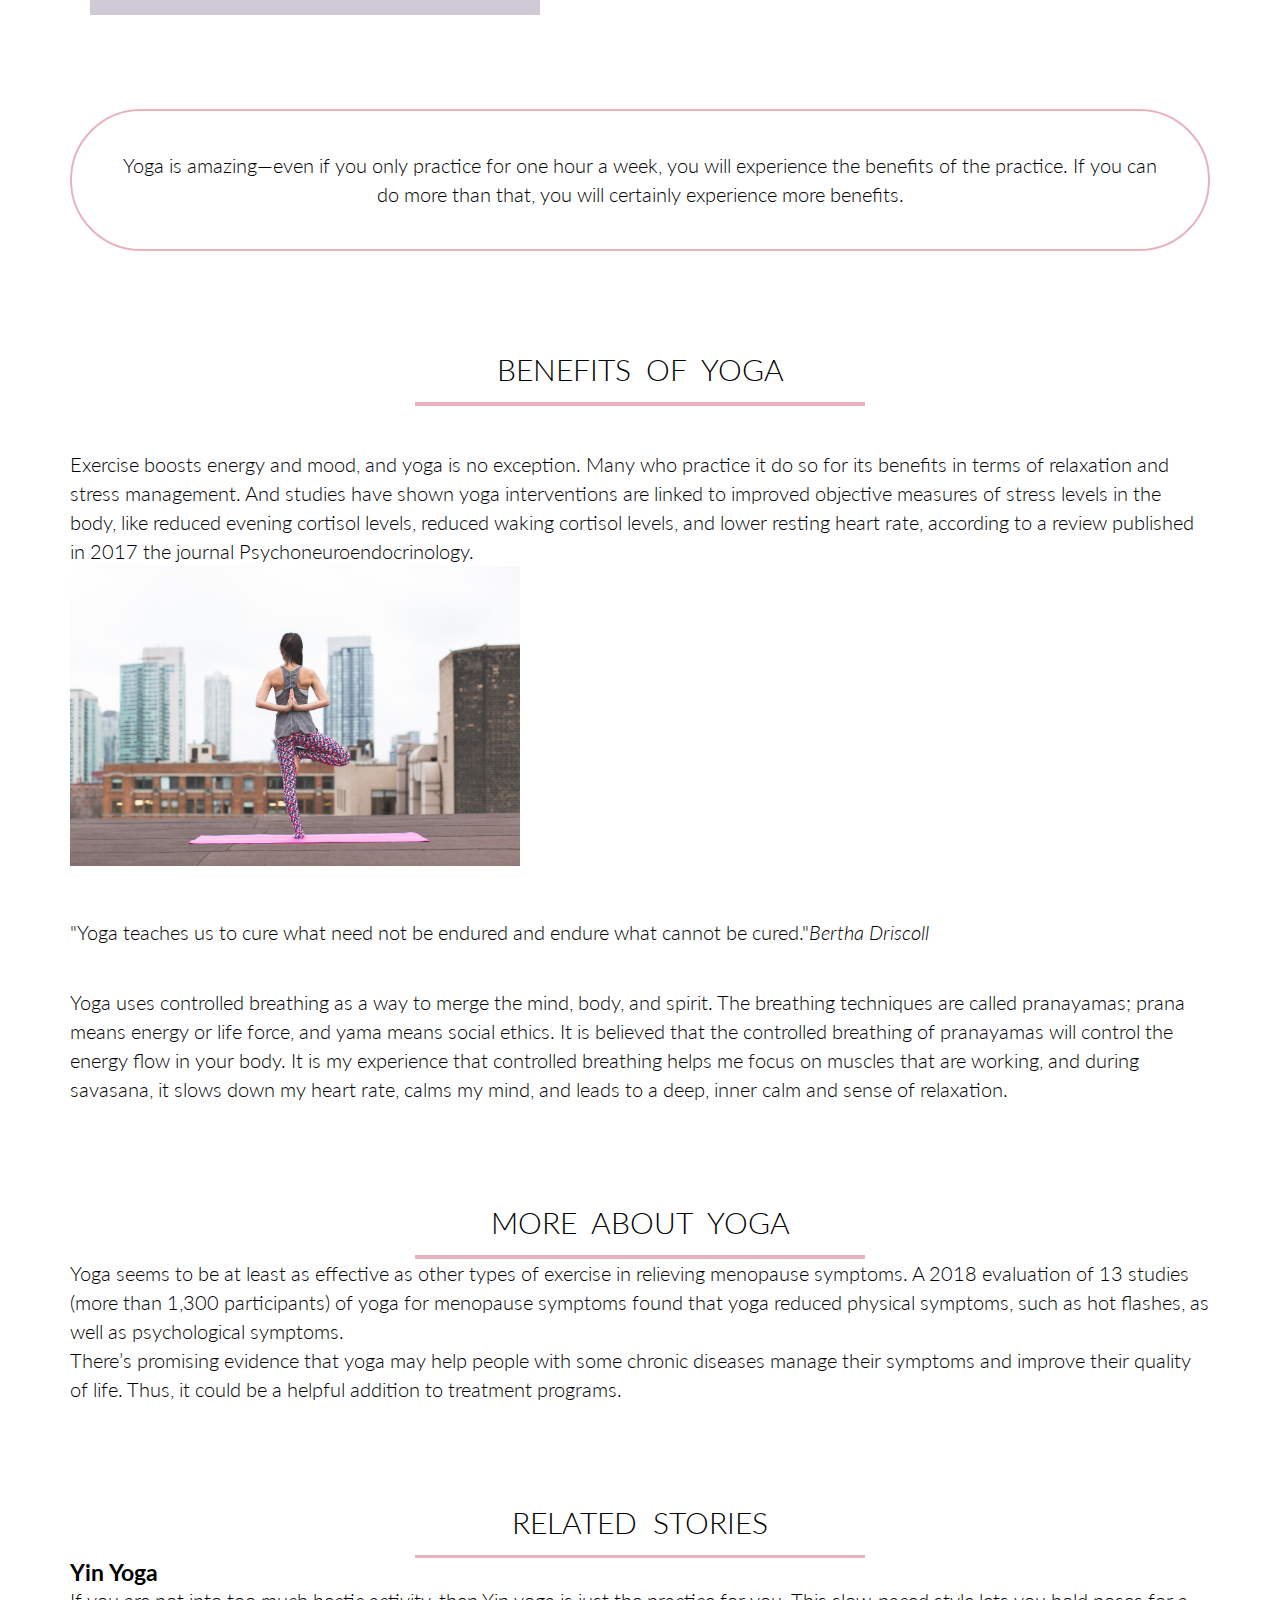
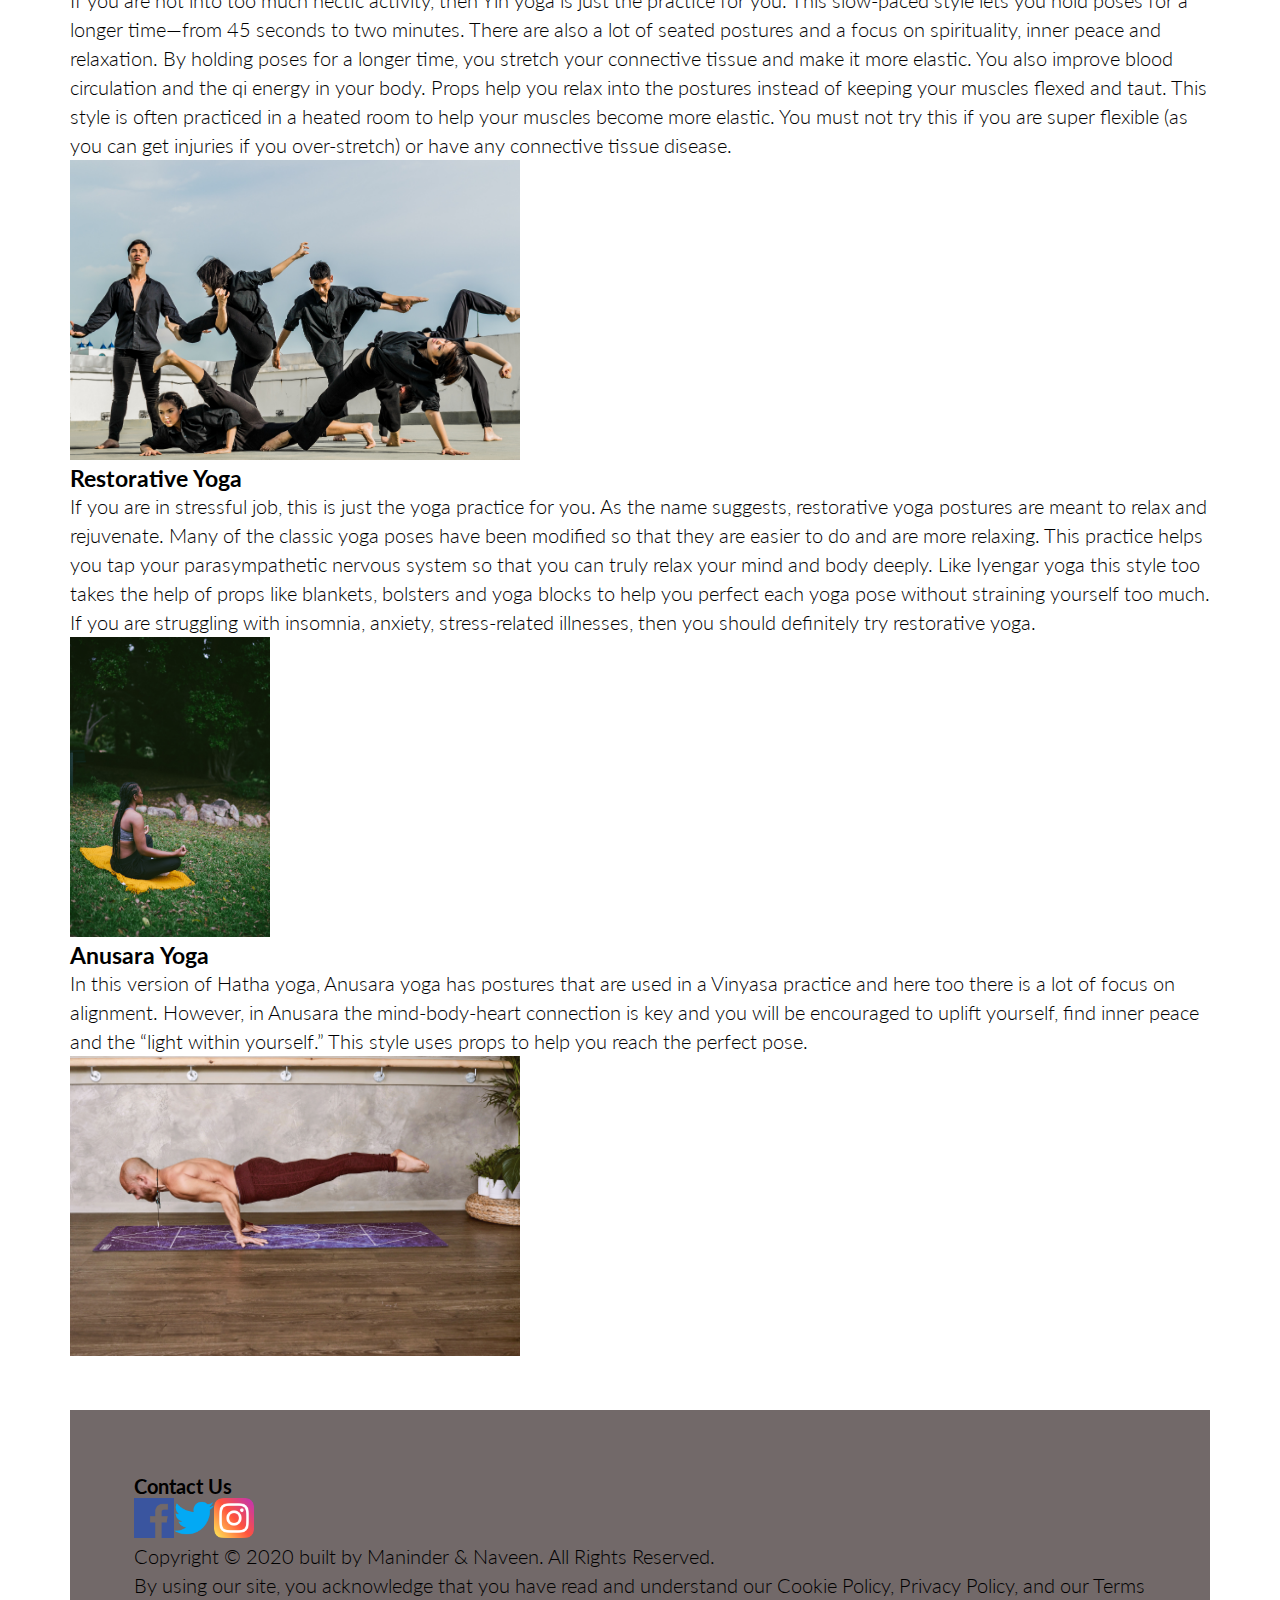
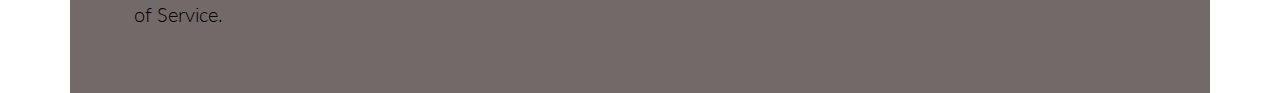
==== commit 898624e3: "styled footer" ====
--- a/story.html
+++ b/story.html
@@ -56,7 +56,7 @@
 
             </section>
 
-            <section>
+            <section class="section-about row">
                 <article>
                     <h2>More about yoga</h2>
                     <p>Yoga seems to be at least as effective as other types of exercise in relieving menopause symptoms. A 2018 evaluation of 13 studies (more than 1,300 participants) of yoga for menopause symptoms found that yoga reduced physical symptoms, such as hot flashes, as well as psychological symptoms.</p>
@@ -64,7 +64,7 @@
                 </article>
             </section>
 
-            <section>
+            <section class="section-stories row">
                 <h2>Related stories</h2>
                 <article>
                     <h3>Yin Yoga</h3>
@@ -85,7 +85,7 @@
                 </article>
             </section>
 
-            <footer>
+            <footer class="row">
                 <h4>Contact Us</h4>
                 <ul>
                     <li><a href="#"><img src="css/icons/facebook.png" alt="facebook logo"></a></li>
--- a/css/style.css
+++ b/css/style.css
@@ -172,4 +172,29 @@
 }
 .section-benefits img {
     height: 15em;
+}
+
+/*---ABOUT---*/
+
+
+/*---STORIES---*/
+
+.section-stories img {
+    height: 15em;
+}
+
+footer {
+    background-color: rgb(114, 105, 105);
+    padding: var(--box-pad);
+}
+
+footer img {
+    height: 2em;
+    
+}
+
+footer ul {
+    list-style: none;
+    display: flex;
+    margin-right: 2em;
 }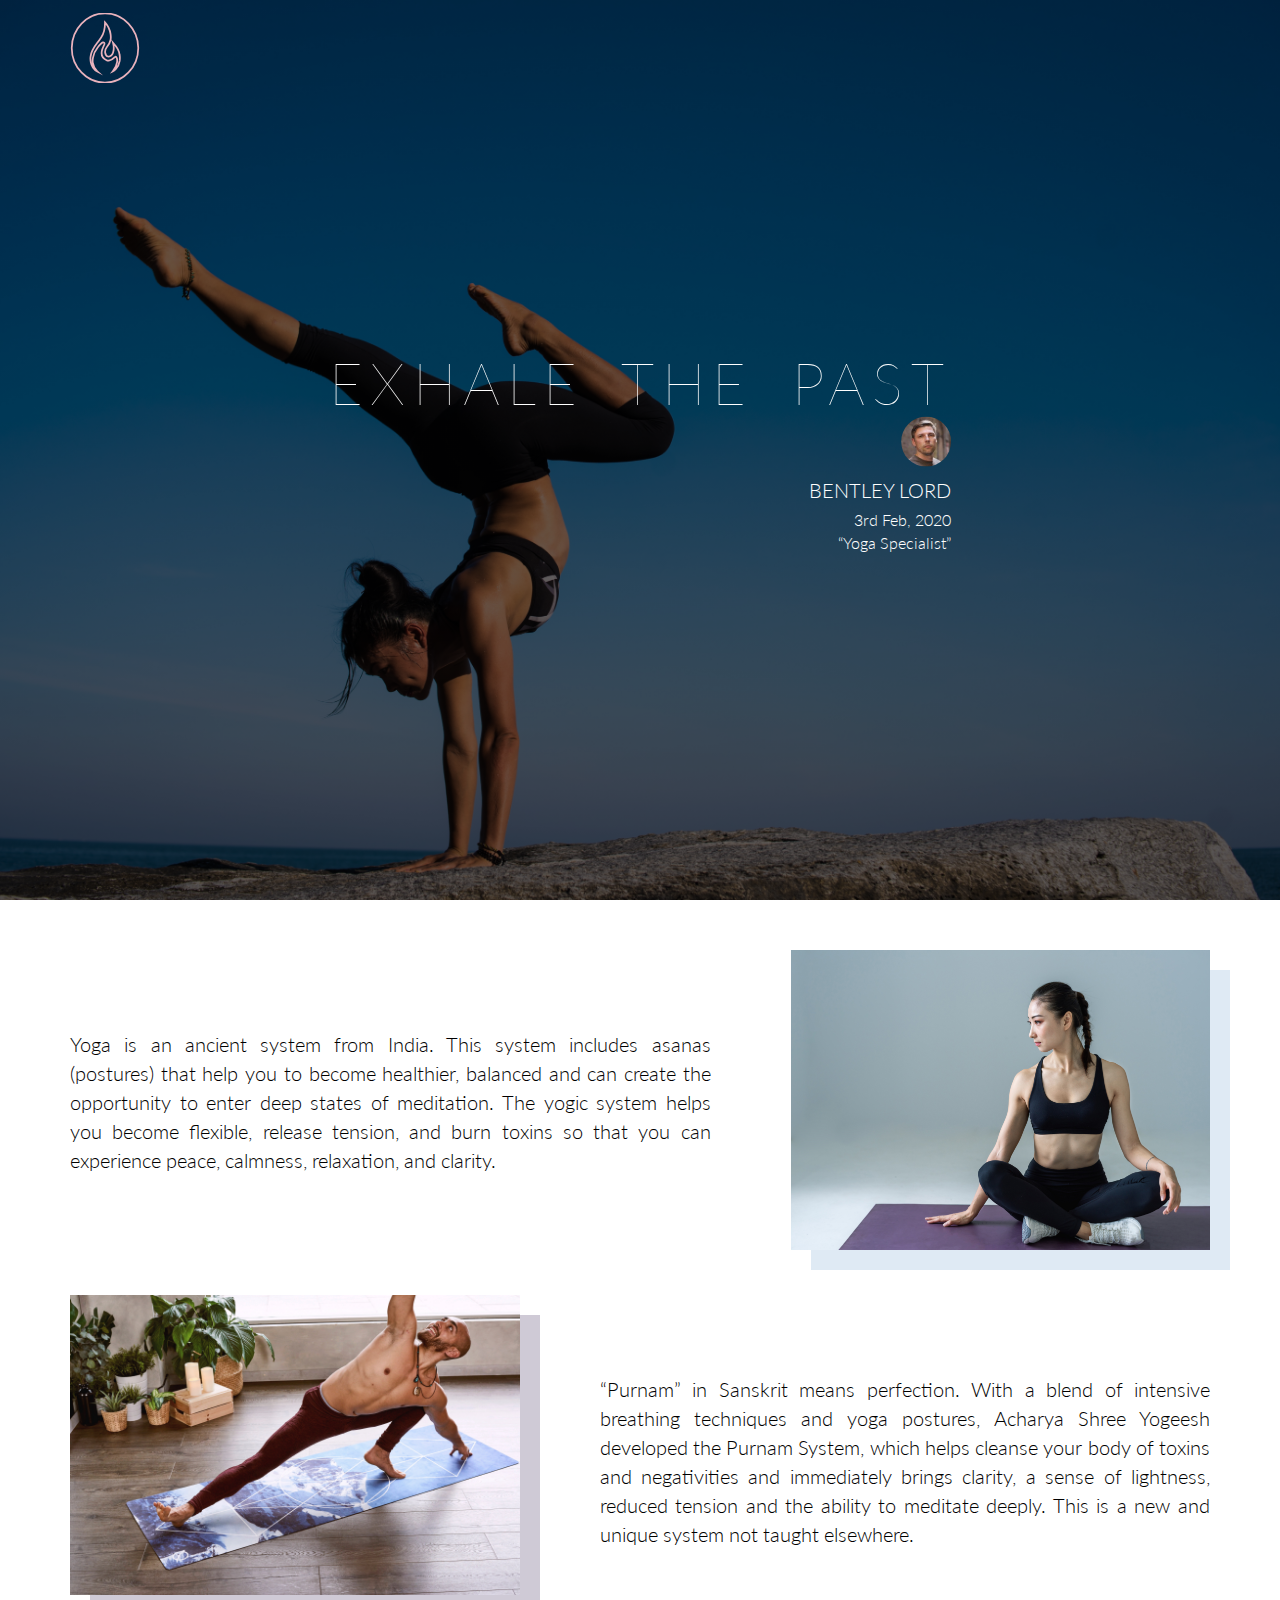
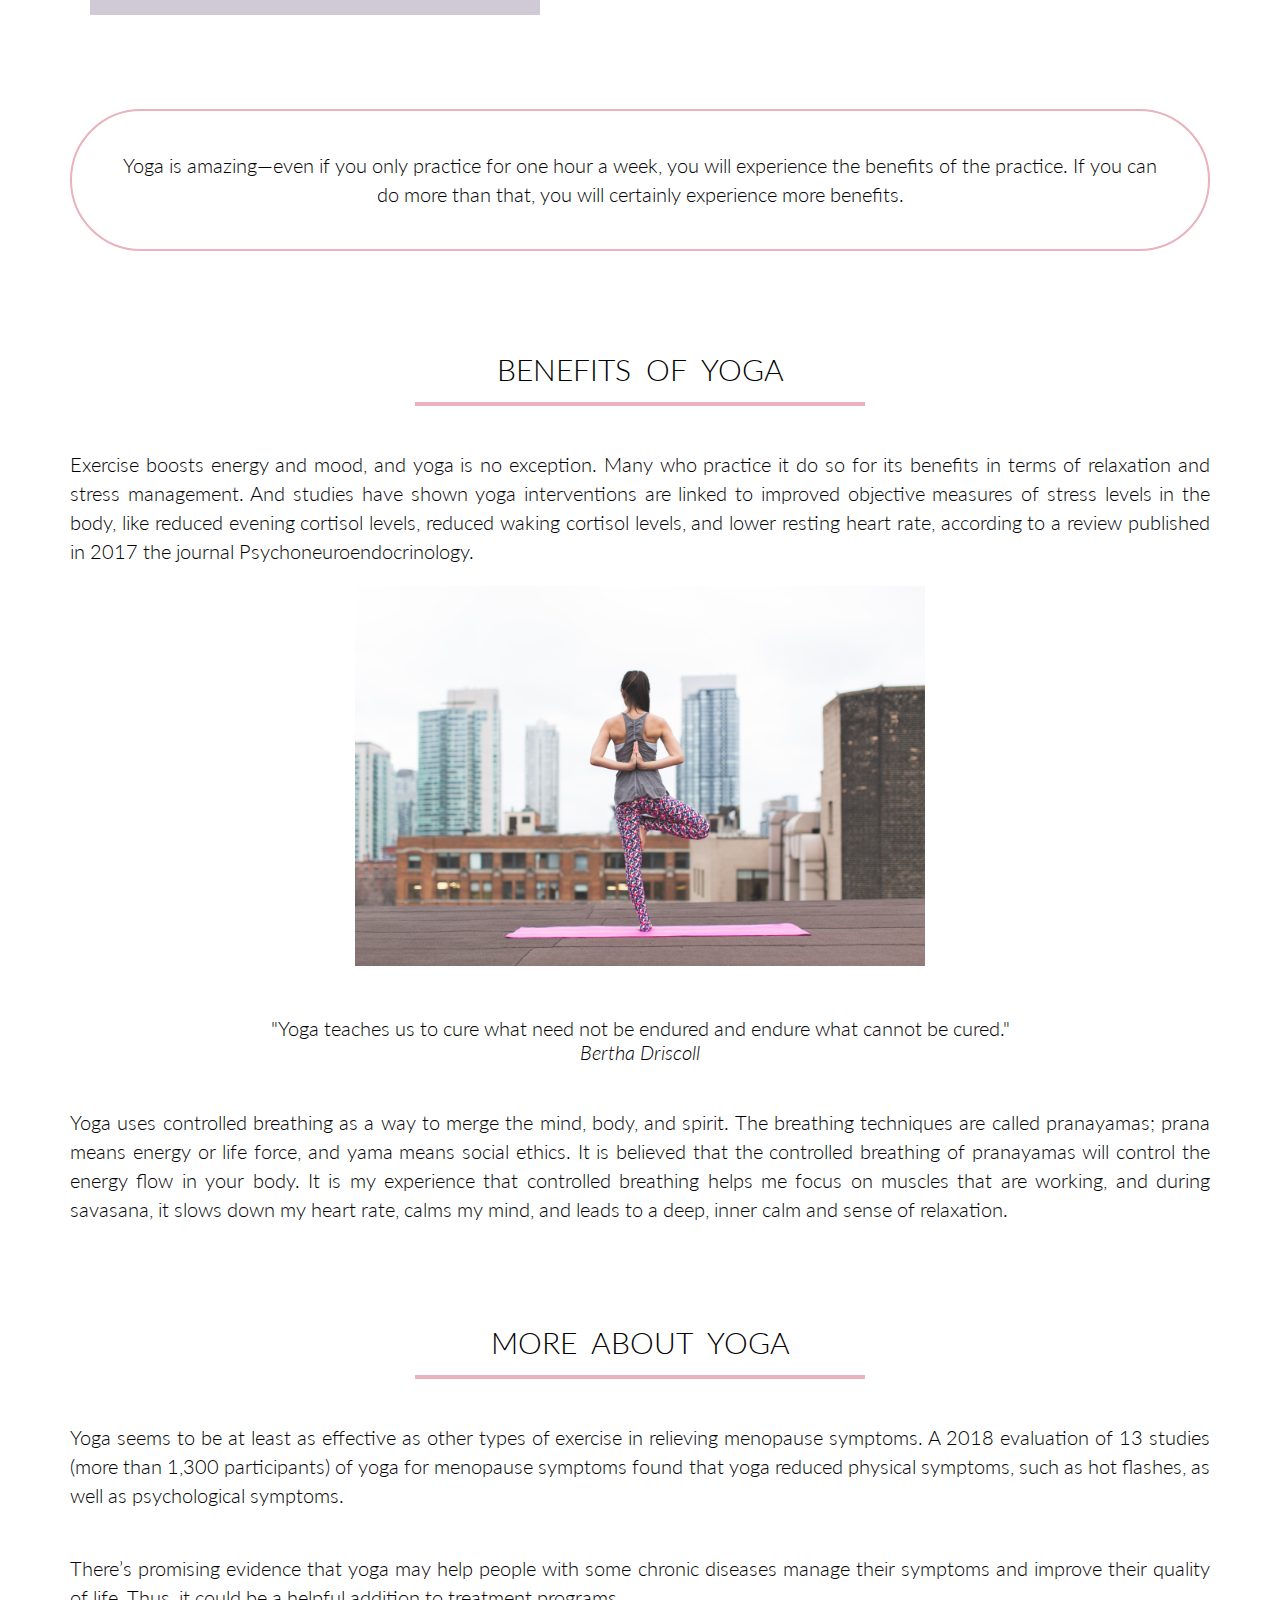
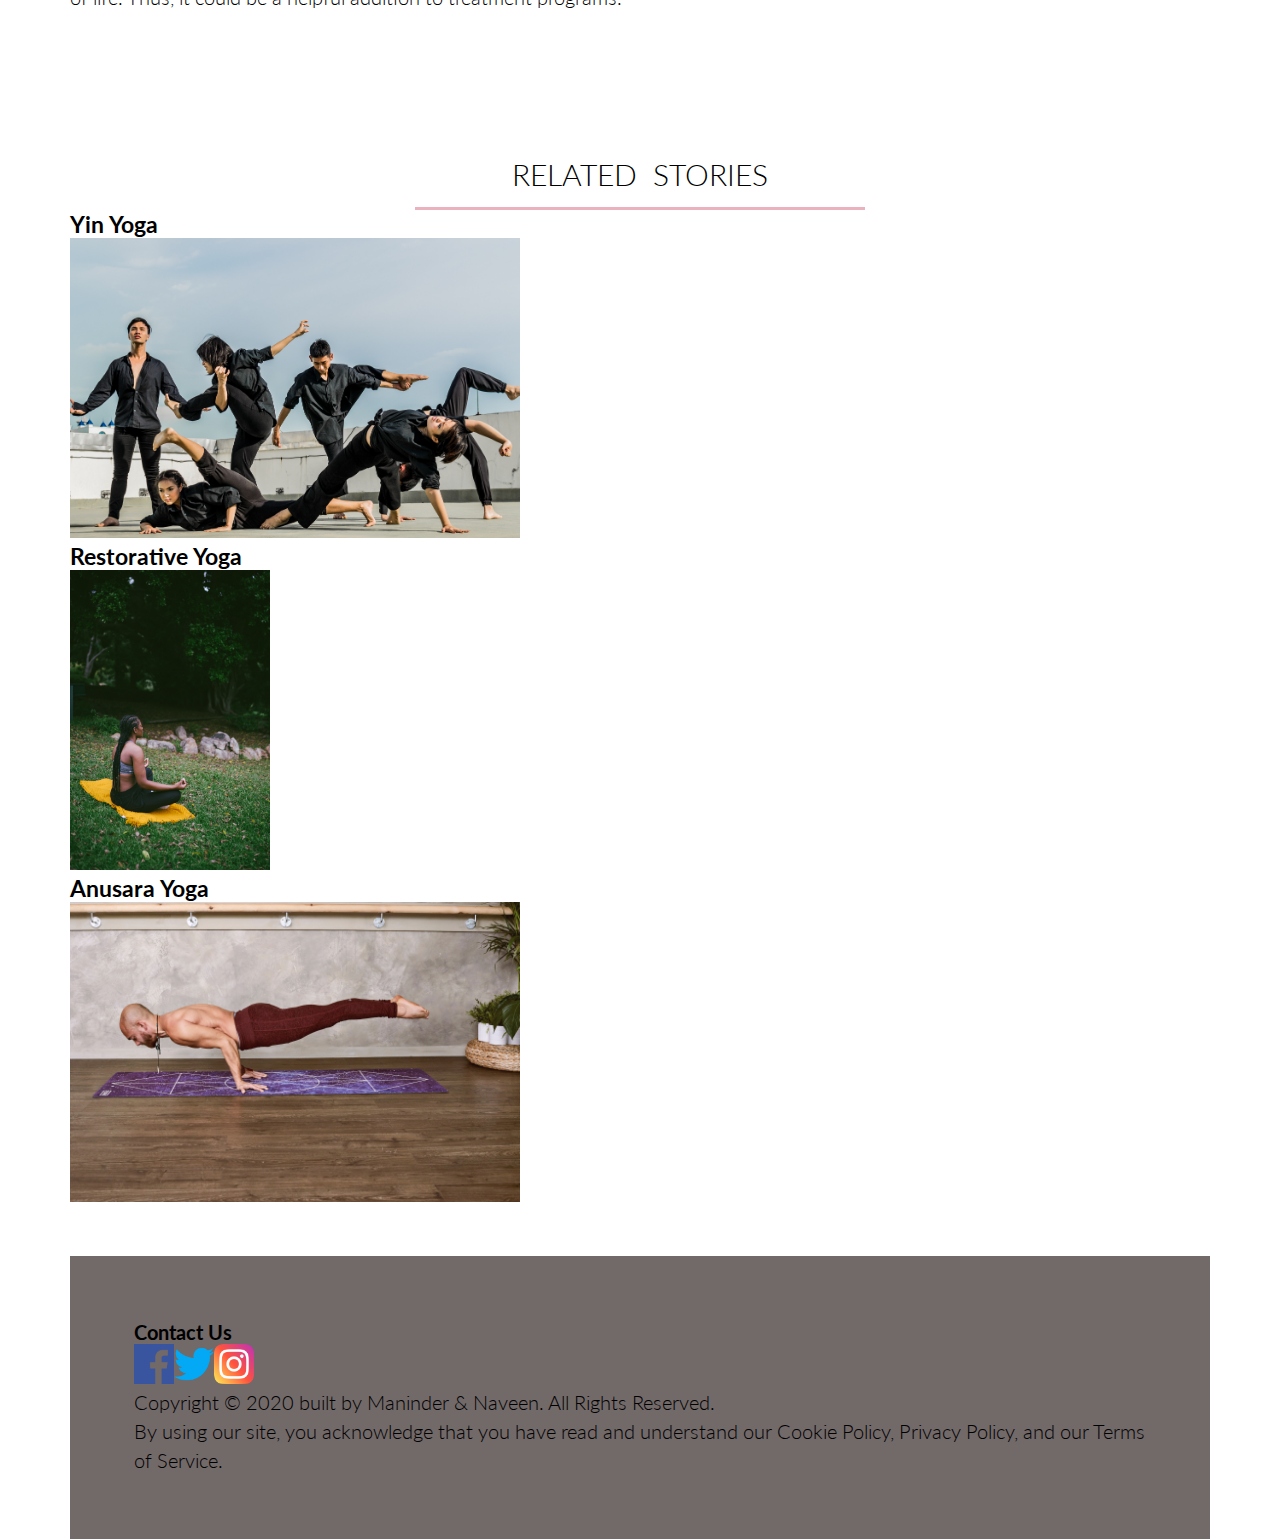
==== commit ab61c9a7: "deleted paragraphs from related stories section" ====
--- a/story.html
+++ b/story.html
@@ -66,23 +66,22 @@
 
             <section class="section-stories row">
                 <h2>Related stories</h2>
-                <article>
-                    <h3>Yin Yoga</h3>
-                     <p>If you are not into too much hectic activity, then Yin yoga is just the practice for you. This slow-paced style lets you hold poses for a longer time—from 45 seconds to two minutes. There are also a lot of seated postures and a focus on spirituality, inner peace and relaxation. By holding poses for a longer time, you stretch your connective tissue and make it more elastic. You also improve blood circulation and the qi energy in your body. Props help you relax into the postures instead of keeping your muscles flexed and taut. This style is often practiced in a heated room to help your muscles become more elastic. You must not try this if you are super flexible (as you can get injuries if you over-stretch) or have any connective tissue disease.</p>
-                    <img src="css/img/yin-yoga.jpg" alt="yin yoga">
-                </article>
+                <div class="grid-container">
+                    <article class="yin-yoga-box">
+                        <h3>Yin Yoga</h3>
+                        <img src="css/img/yin-yoga.jpg" alt="yin yoga">
+                    </article>
 
-                <article>
-                    <h3>Restorative Yoga</h3>
-                     <p>If you are in stressful job, this is just the yoga practice for you. As the name suggests, restorative yoga postures are meant to relax and rejuvenate. Many of the classic yoga poses have been modified so that they are easier to do and are more relaxing. This practice helps you tap your parasympathetic nervous system so that you can truly relax your mind and body deeply. Like Iyengar yoga this style too takes the help of props like blankets, bolsters and yoga blocks to help you perfect each yoga pose without straining yourself too much. If you are struggling with insomnia, anxiety, stress-related illnesses, then you should definitely try restorative yoga.</p>
-                    <img src="css/img/restorative-yoga.jpg" alt="restorative yoga">
-                </article>
+                    <article class="restorative-box">
+                        <h3>Restorative Yoga</h3>
+                        <img src="css/img/restorative-yoga.jpg" alt="restorative yoga">
+                    </article>
 
-                <article>
-                    <h3>Anusara Yoga</h3>
-                     <p>In this version of Hatha yoga, Anusara yoga has postures that are used in a Vinyasa practice and here too there is a lot of focus on alignment. However, in Anusara the mind-body-heart connection is key and you will be encouraged to uplift yourself, find inner peace and the “light within yourself.” This style uses props to help you reach the perfect pose.</p>
-                    <img src="css/img/anusara-yoga.jpg" alt="anusara yoga">
-                </article>
+                    <article class="anusara-box">
+                        <h3>Anusara Yoga</h3>
+                        <img src="css/img/anusara-yoga.jpg" alt="anusara yoga">
+                    </article>
+                </div>
             </section>
 
             <footer class="row">
--- a/css/style.css
+++ b/css/style.css
@@ -165,23 +165,40 @@
 
 .section-benefits article p {
     margin-top: 2.2em;
+    text-align: justify;
+
 }
 
 blockquote {
     margin-top: 2.5em;
-}
+    text-align: center;
+}
+
+cite {
+    display: block;
+}
+
 .section-benefits img {
-    height: 15em;
+    height: auto;
+    display: block;
+    width: 50%;
+    margin: 1em auto 0   auto;
 }
 
 /*---ABOUT---*/
 
+.section-about article p {
+    margin: 2.2em 0;
+    text-align: justify;
+}
 
 /*---STORIES---*/
 
 .section-stories img {
     height: 15em;
 }
+
+/*---FOOTER---*/
 
 footer {
     background-color: rgb(114, 105, 105);
@@ -197,4 +214,4 @@
     list-style: none;
     display: flex;
     margin-right: 2em;
-}+}
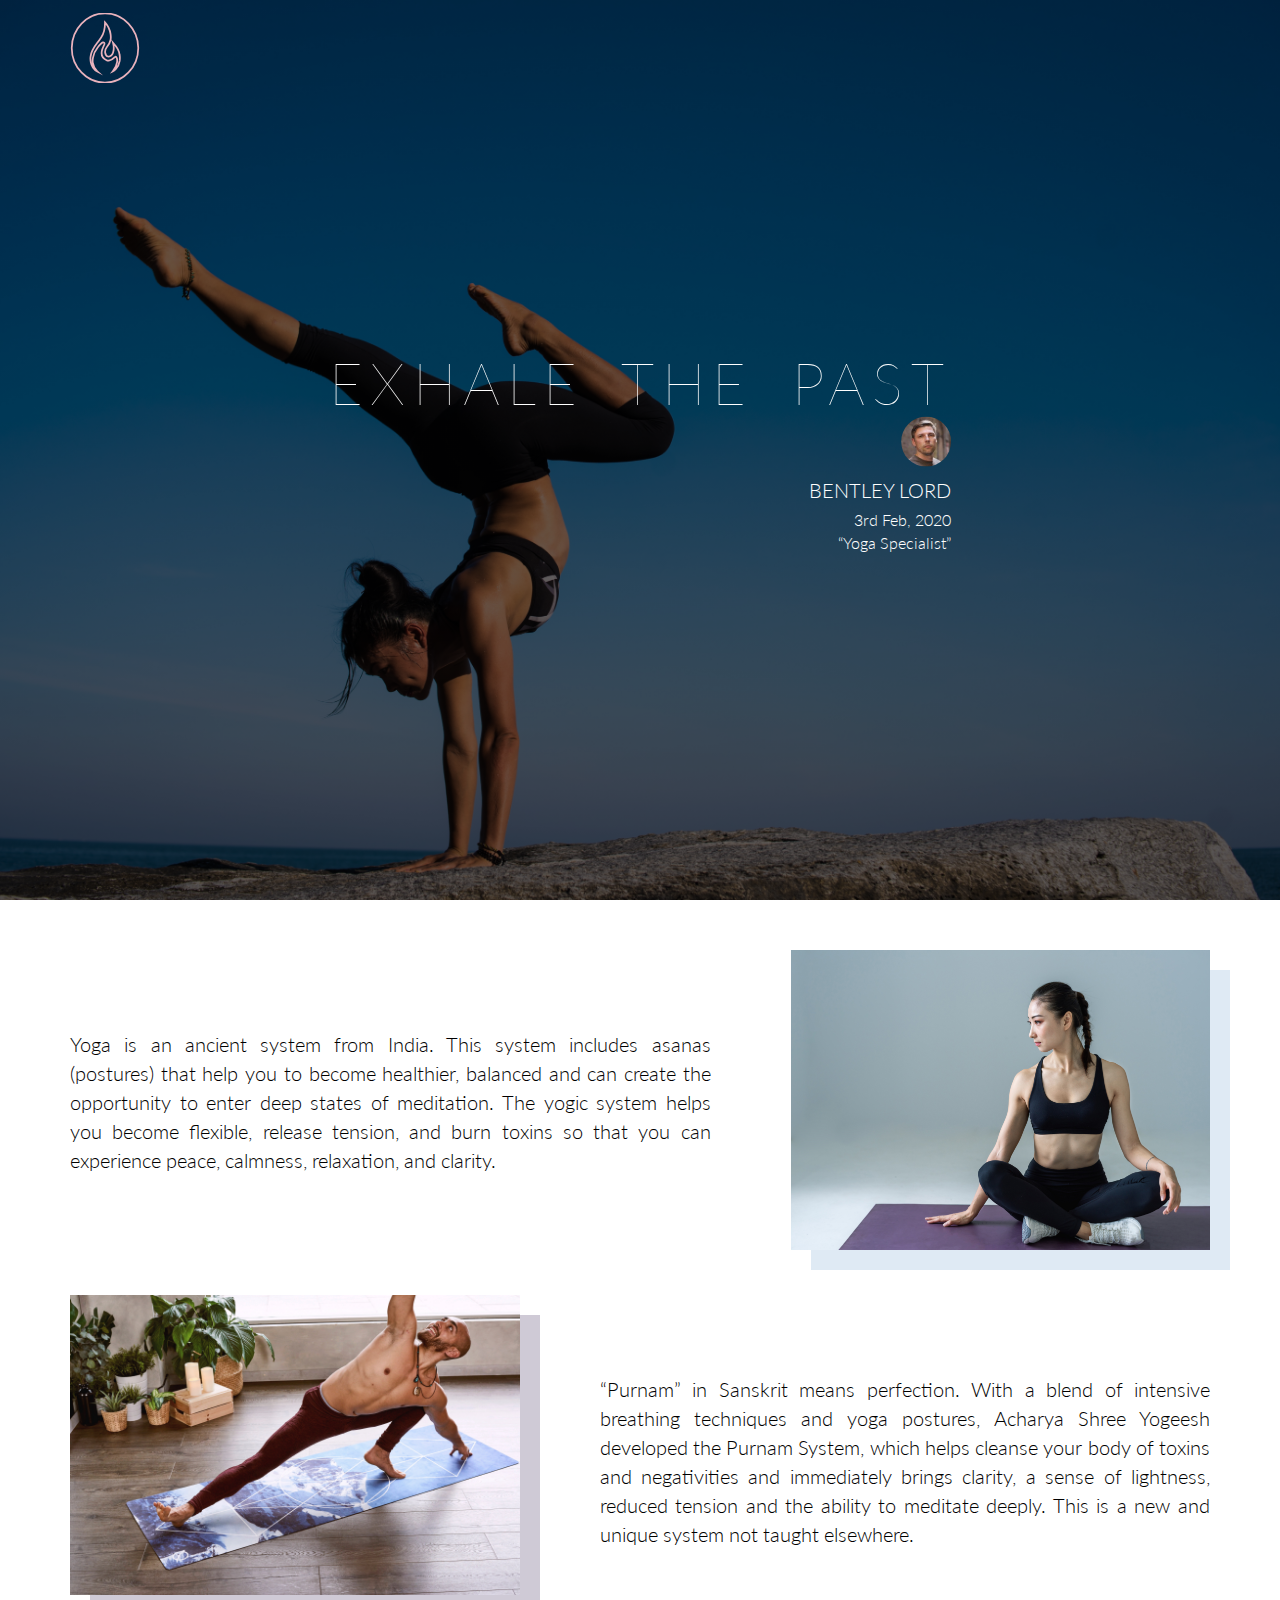
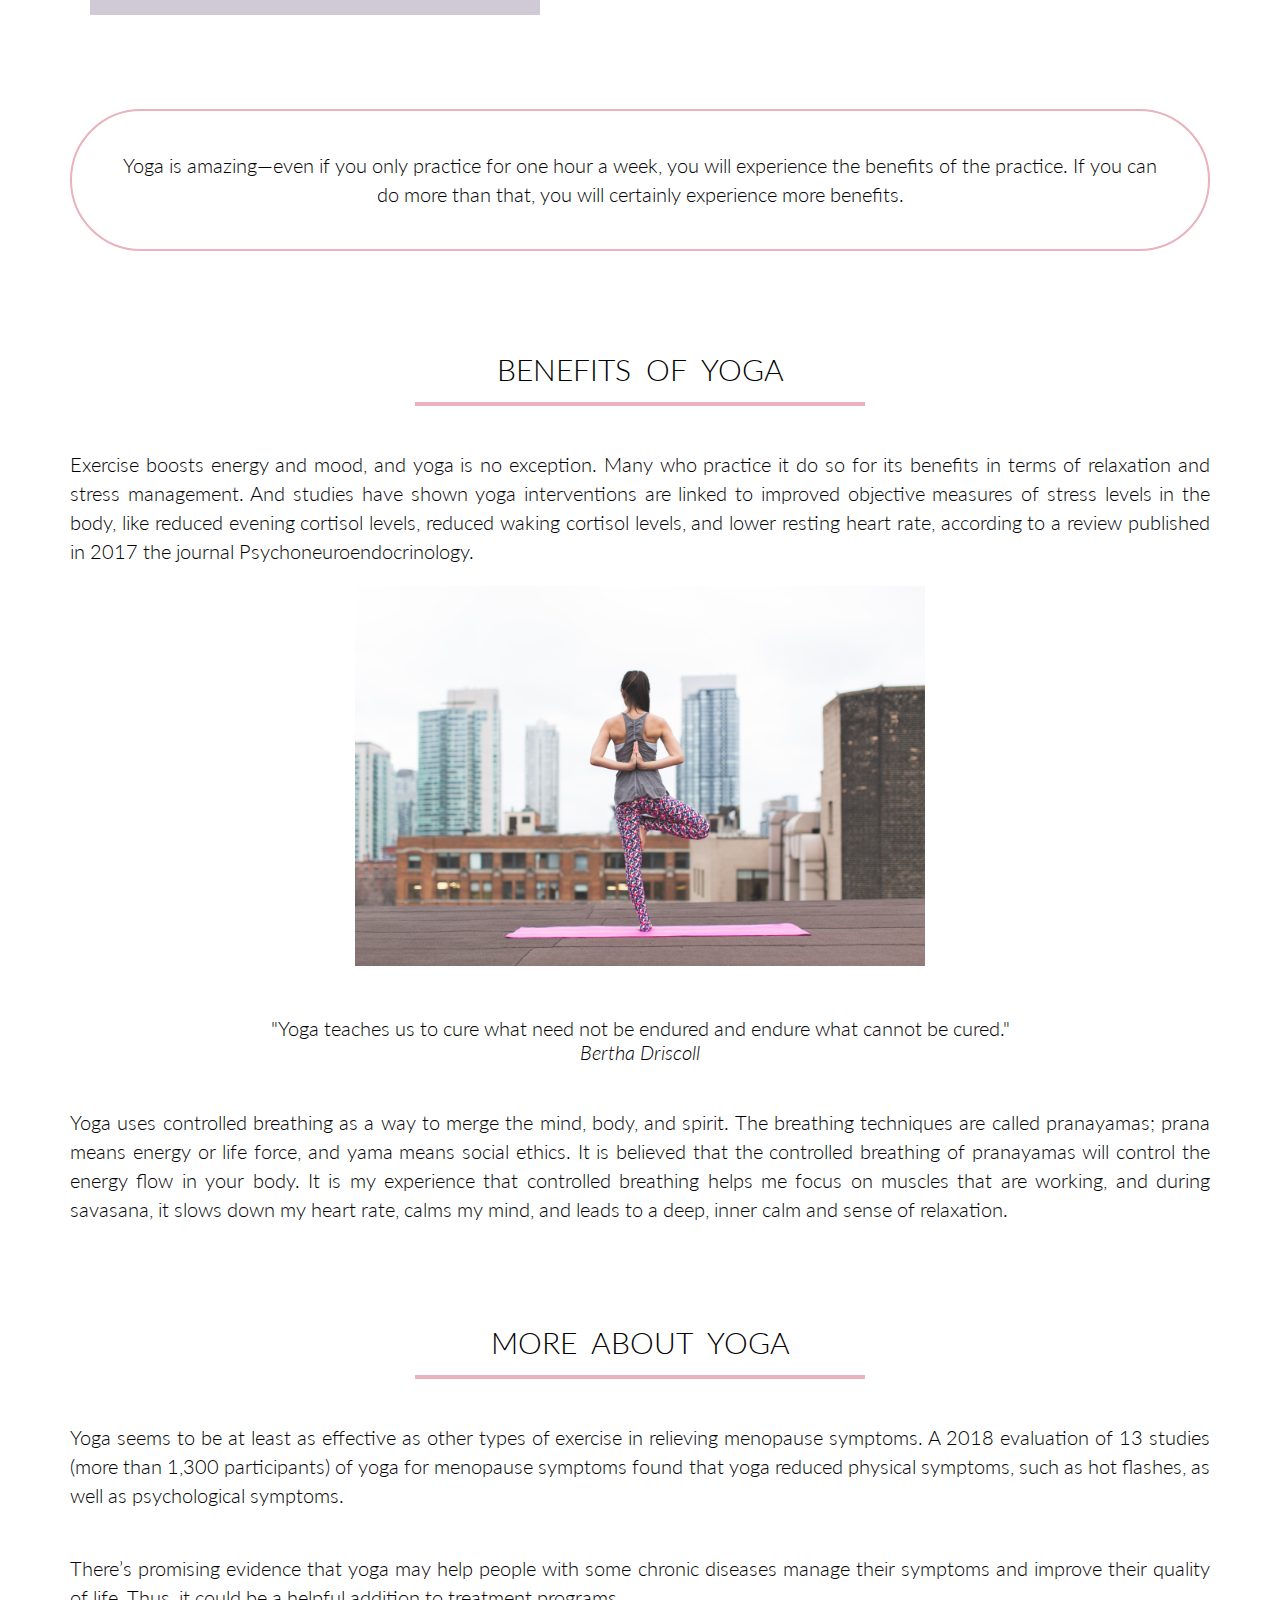
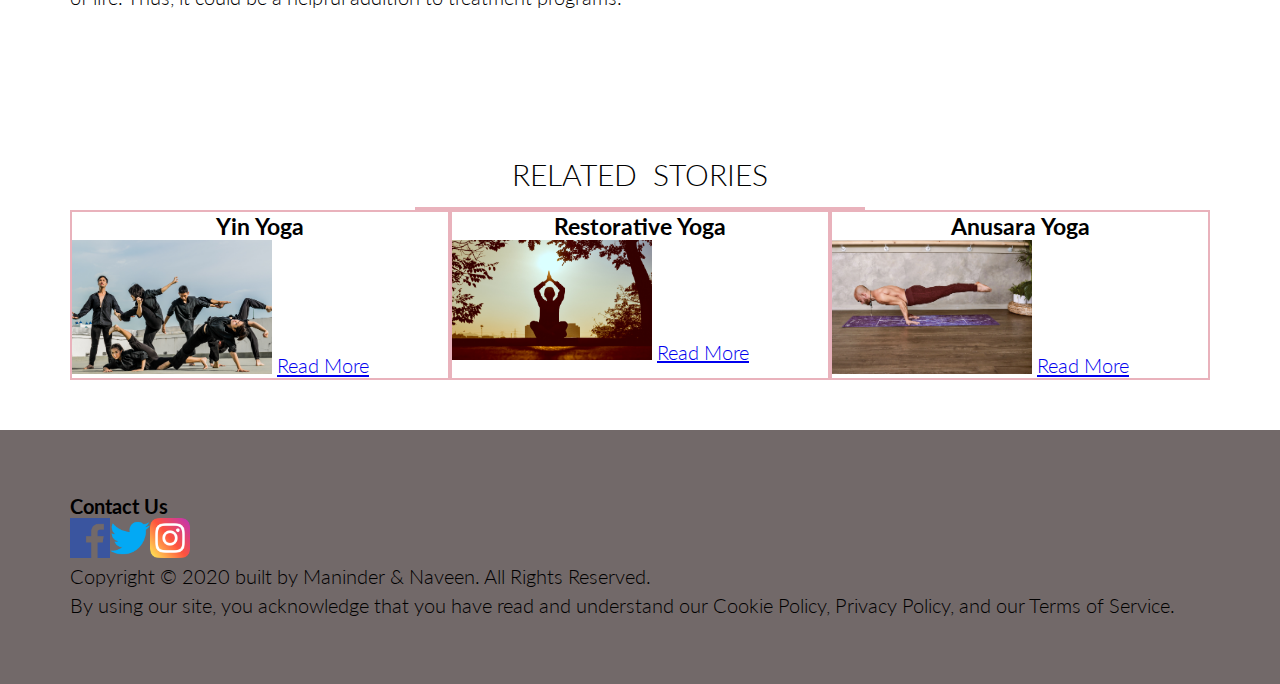
==== commit 5598a06b: "entered footer content in div" ====
--- a/story.html
+++ b/story.html
@@ -67,24 +67,28 @@
             <section class="section-stories row">
                 <h2>Related stories</h2>
                 <div class="grid-container">
-                    <article class="yin-yoga-box">
+                    <article class="yin-yoga box">
                         <h3>Yin Yoga</h3>
                         <img src="css/img/yin-yoga.jpg" alt="yin yoga">
+                        <a href="#" class="btn">Read More</a>
                     </article>
 
-                    <article class="restorative-box">
+                    <article class="restorative box">
                         <h3>Restorative Yoga</h3>
-                        <img src="css/img/restorative-yoga.jpg" alt="restorative yoga">
+                        <img src="css/img/silhouette-of-man-at-daytime-1051838.jpg" alt="restorative yoga">
+                        <a href="#" class="btn">Read More</a>
                     </article>
 
-                    <article class="anusara-box">
+                    <article class="anusara box">
                         <h3>Anusara Yoga</h3>
                         <img src="css/img/anusara-yoga.jpg" alt="anusara yoga">
+                        <a href="#" class="btn">Read More</a>
                     </article>
                 </div>
             </section>
 
-            <footer class="row">
+            <footer>
+                <div class="row">
                 <h4>Contact Us</h4>
                 <ul>
                     <li><a href="#"><img src="css/icons/facebook.png" alt="facebook logo"></a></li>
@@ -95,6 +99,8 @@
                 <p>Copyright © 2020 built by Maninder & Naveen. All Rights Reserved.</p>
                 <p>By using our site, you acknowledge that you have read and understand our Cookie Policy, Privacy Policy, and our Terms of Service.</p>
 
+                </div>
+
             </footer>
 
         </body>
--- a/css/style.css
+++ b/css/style.css
@@ -195,7 +195,20 @@
 /*---STORIES---*/
 
 .section-stories img {
-    height: 15em;
+    width: 10em;
+}
+
+.grid-container {
+    display: grid;
+    grid-template-columns: auto auto auto;
+}
+
+.box {
+    border: .125em solid var(--brd-col);
+}
+
+.box h3 {
+    text-align: center;
 }
 
 /*---FOOTER---*/
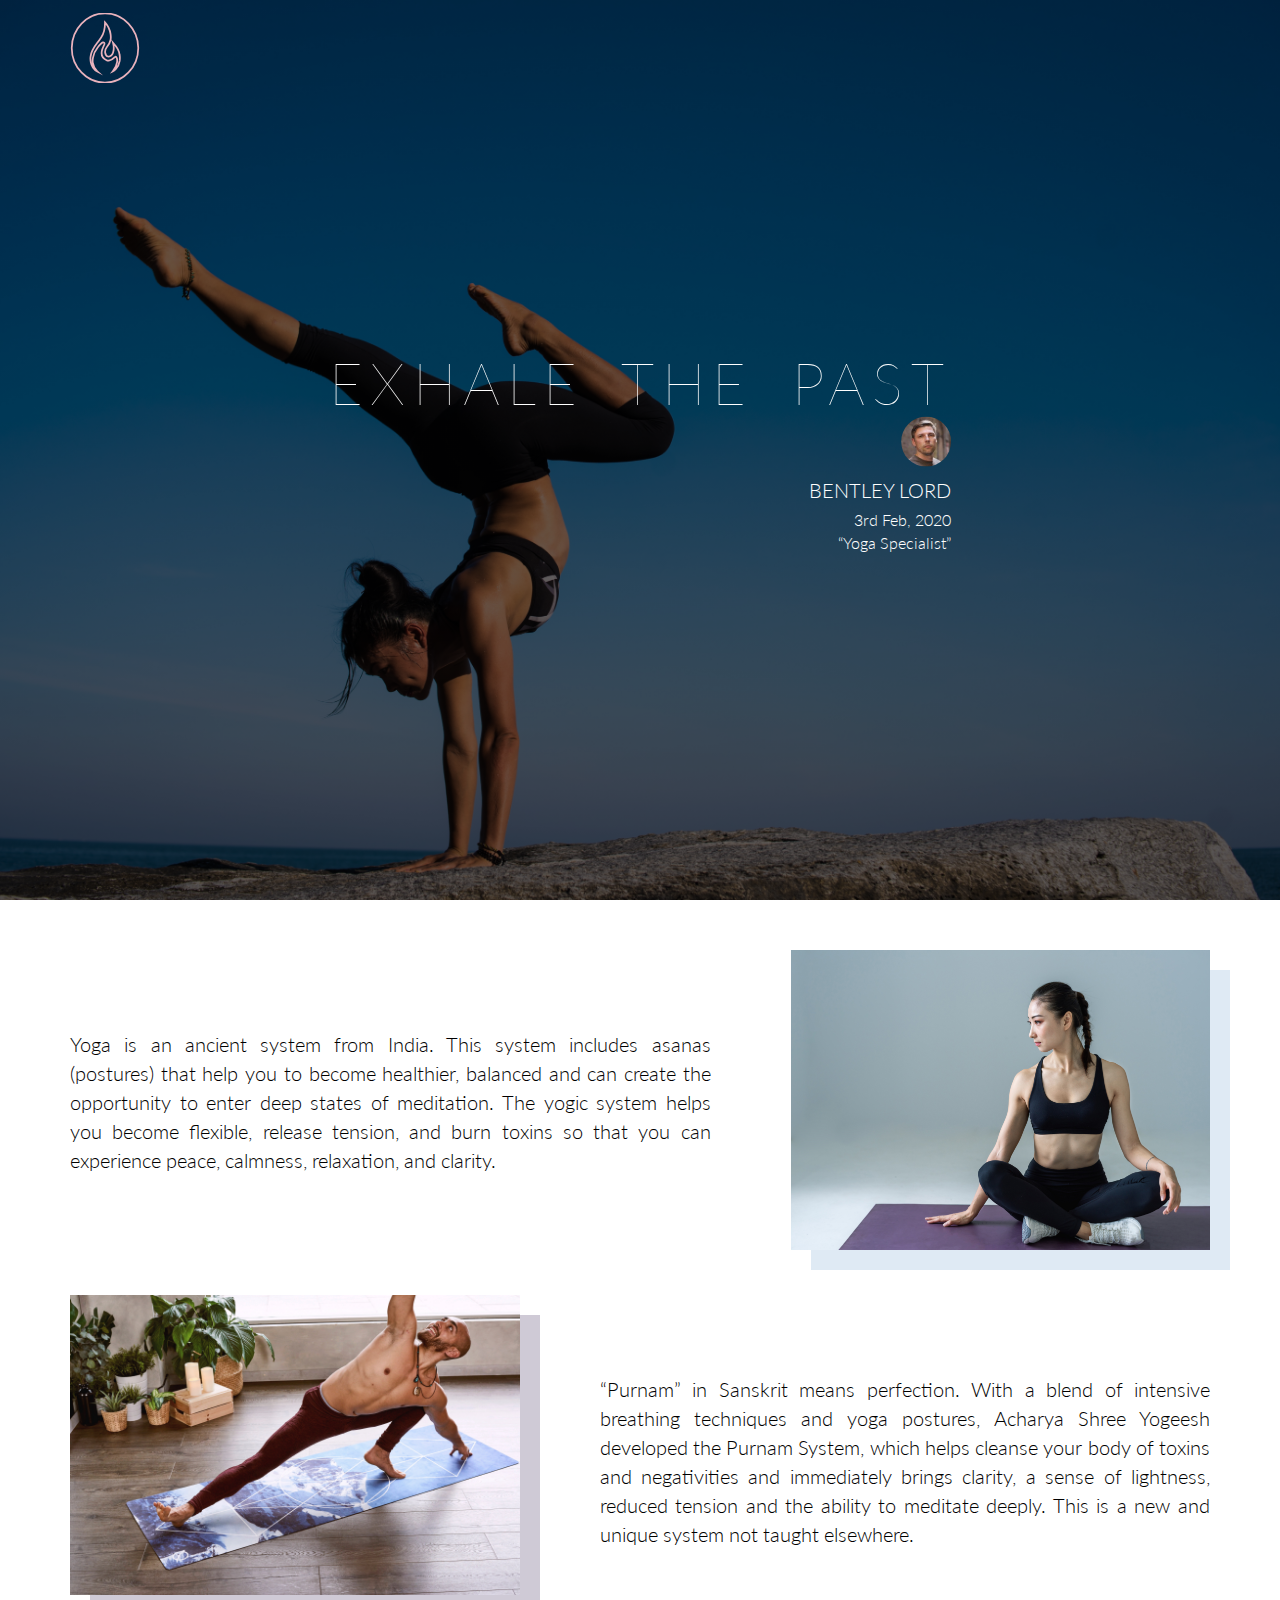
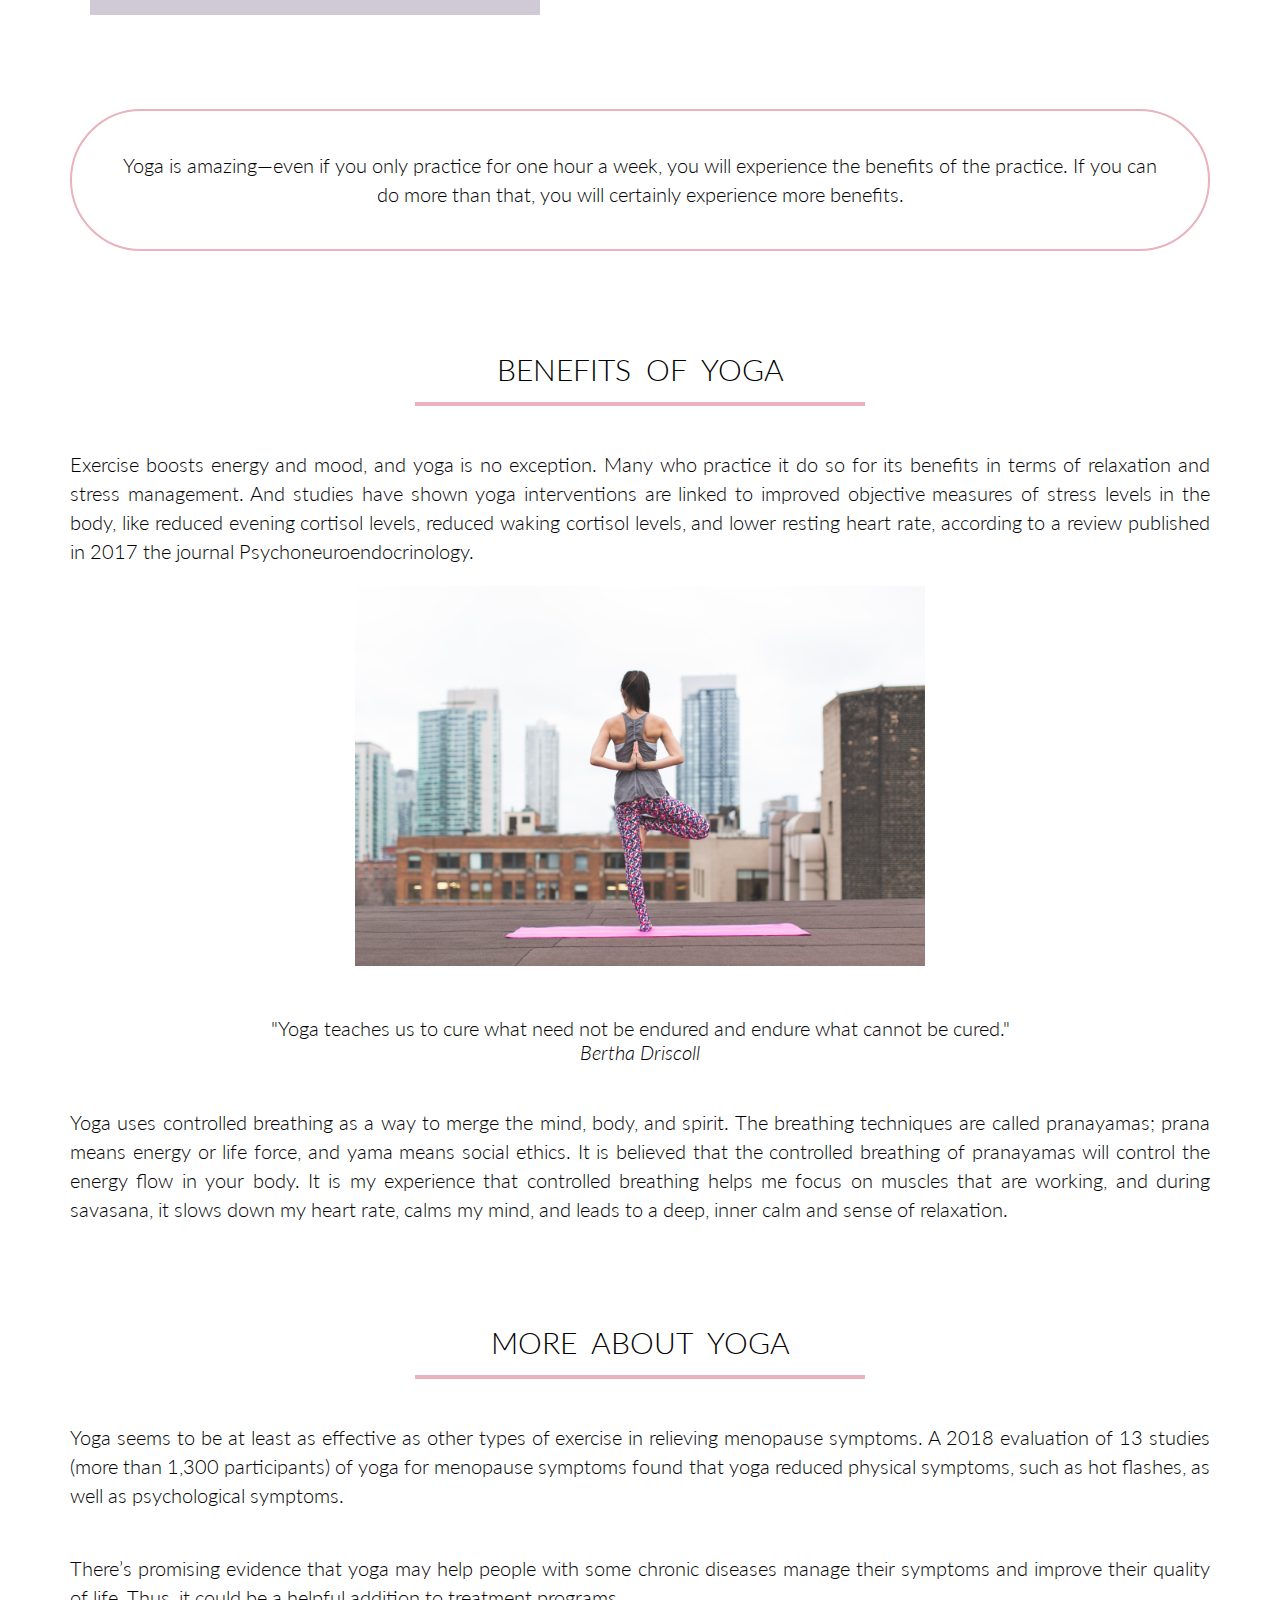
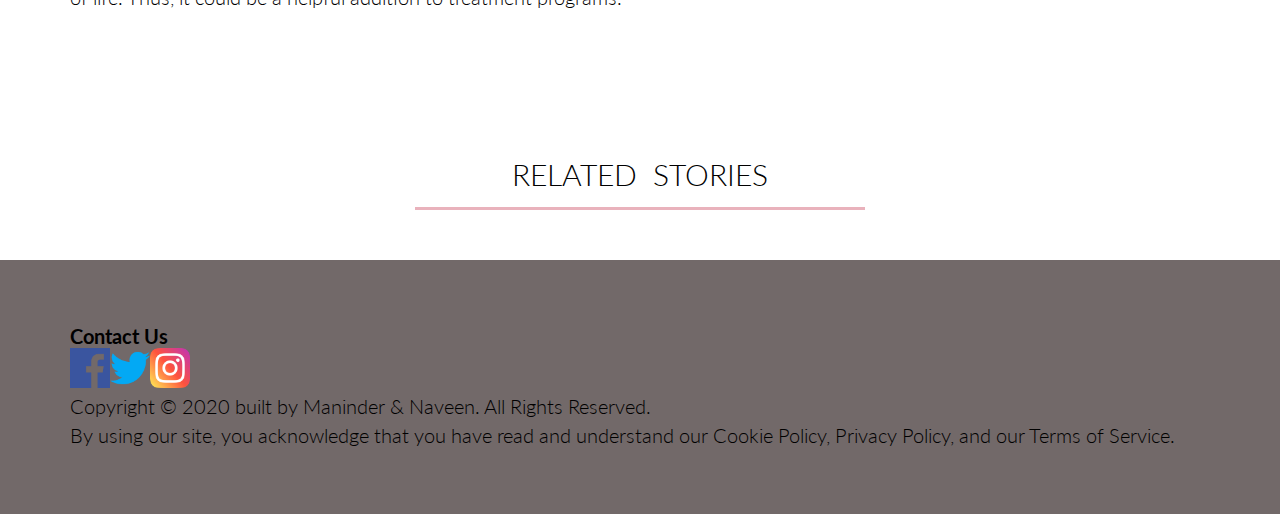
==== commit 16204782: "deleted related stories" ====
--- a/story.html
+++ b/story.html
@@ -66,25 +66,18 @@
 
             <section class="section-stories row">
                 <h2>Related stories</h2>
-                <div class="grid-container">
-                    <article class="yin-yoga box">
-                        <h3>Yin Yoga</h3>
-                        <img src="css/img/yin-yoga.jpg" alt="yin yoga">
-                        <a href="#" class="btn">Read More</a>
-                    </article>
 
-                    <article class="restorative box">
-                        <h3>Restorative Yoga</h3>
-                        <img src="css/img/silhouette-of-man-at-daytime-1051838.jpg" alt="restorative yoga">
-                        <a href="#" class="btn">Read More</a>
-                    </article>
 
-                    <article class="anusara box">
-                        <h3>Anusara Yoga</h3>
-                        <img src="css/img/anusara-yoga.jpg" alt="anusara yoga">
-                        <a href="#" class="btn">Read More</a>
-                    </article>
-                </div>
+
+
+
+
+
+<!--
+                Yin Yoga
+                Restorative Yoga
+                anusara box
+-->
             </section>
 
             <footer>
--- a/css/style.css
+++ b/css/style.css
@@ -194,22 +194,8 @@
 
 /*---STORIES---*/
 
-.section-stories img {
-    width: 10em;
-}
-
-.grid-container {
-    display: grid;
-    grid-template-columns: auto auto auto;
-}
-
-.box {
-    border: .125em solid var(--brd-col);
-}
-
-.box h3 {
-    text-align: center;
-}
+
+
 
 /*---FOOTER---*/
 
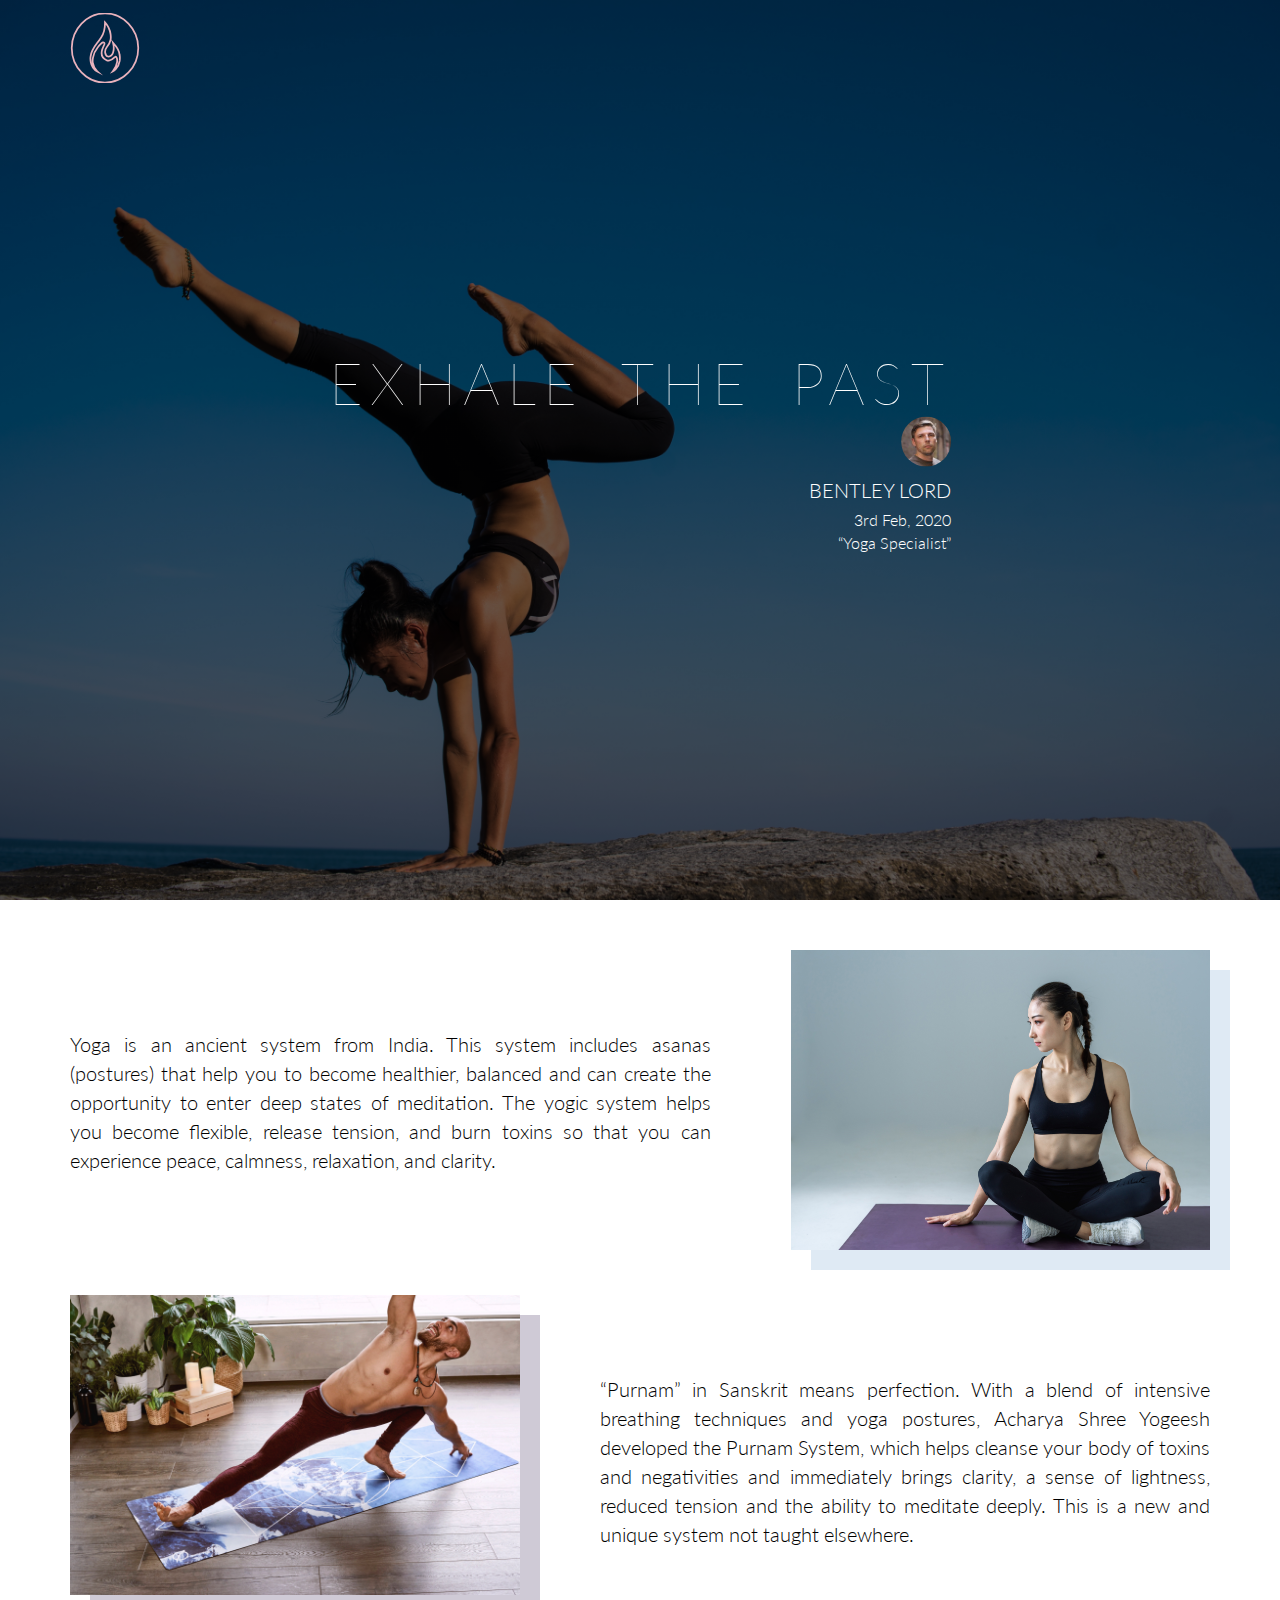
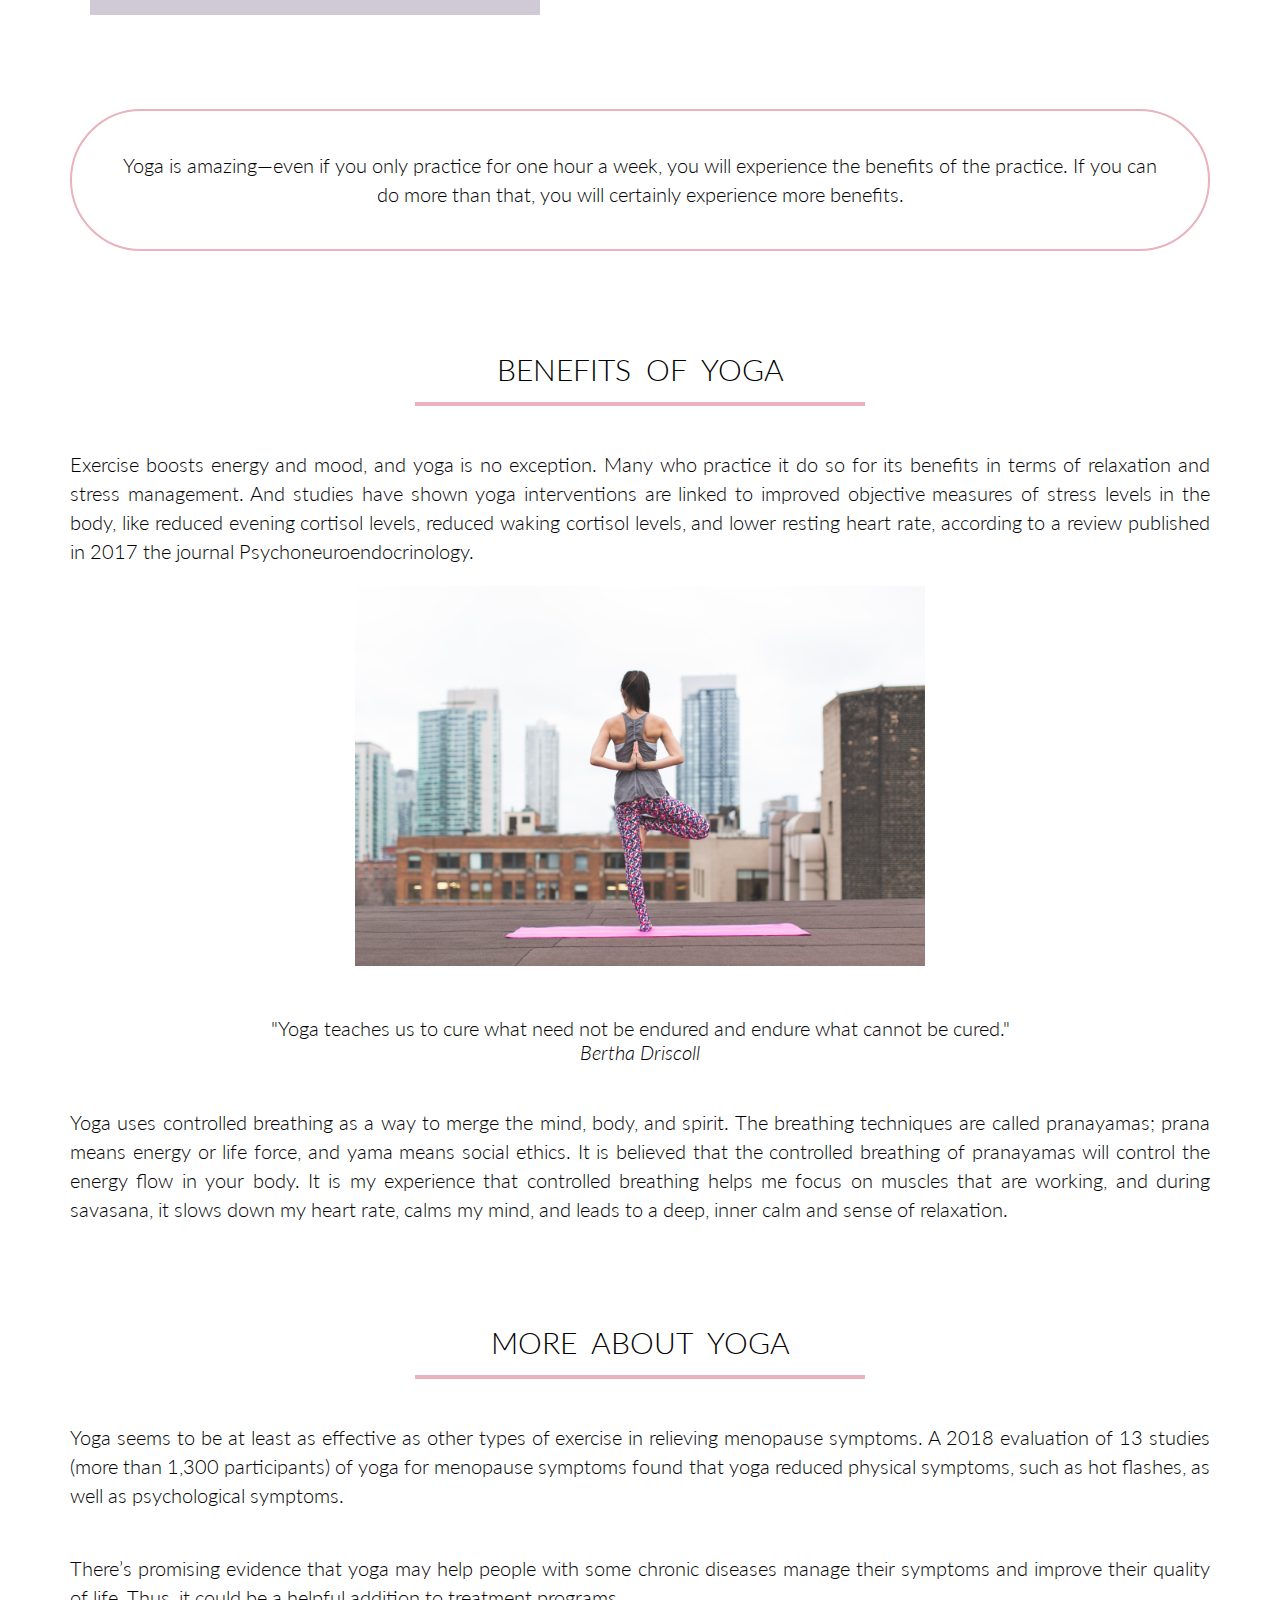
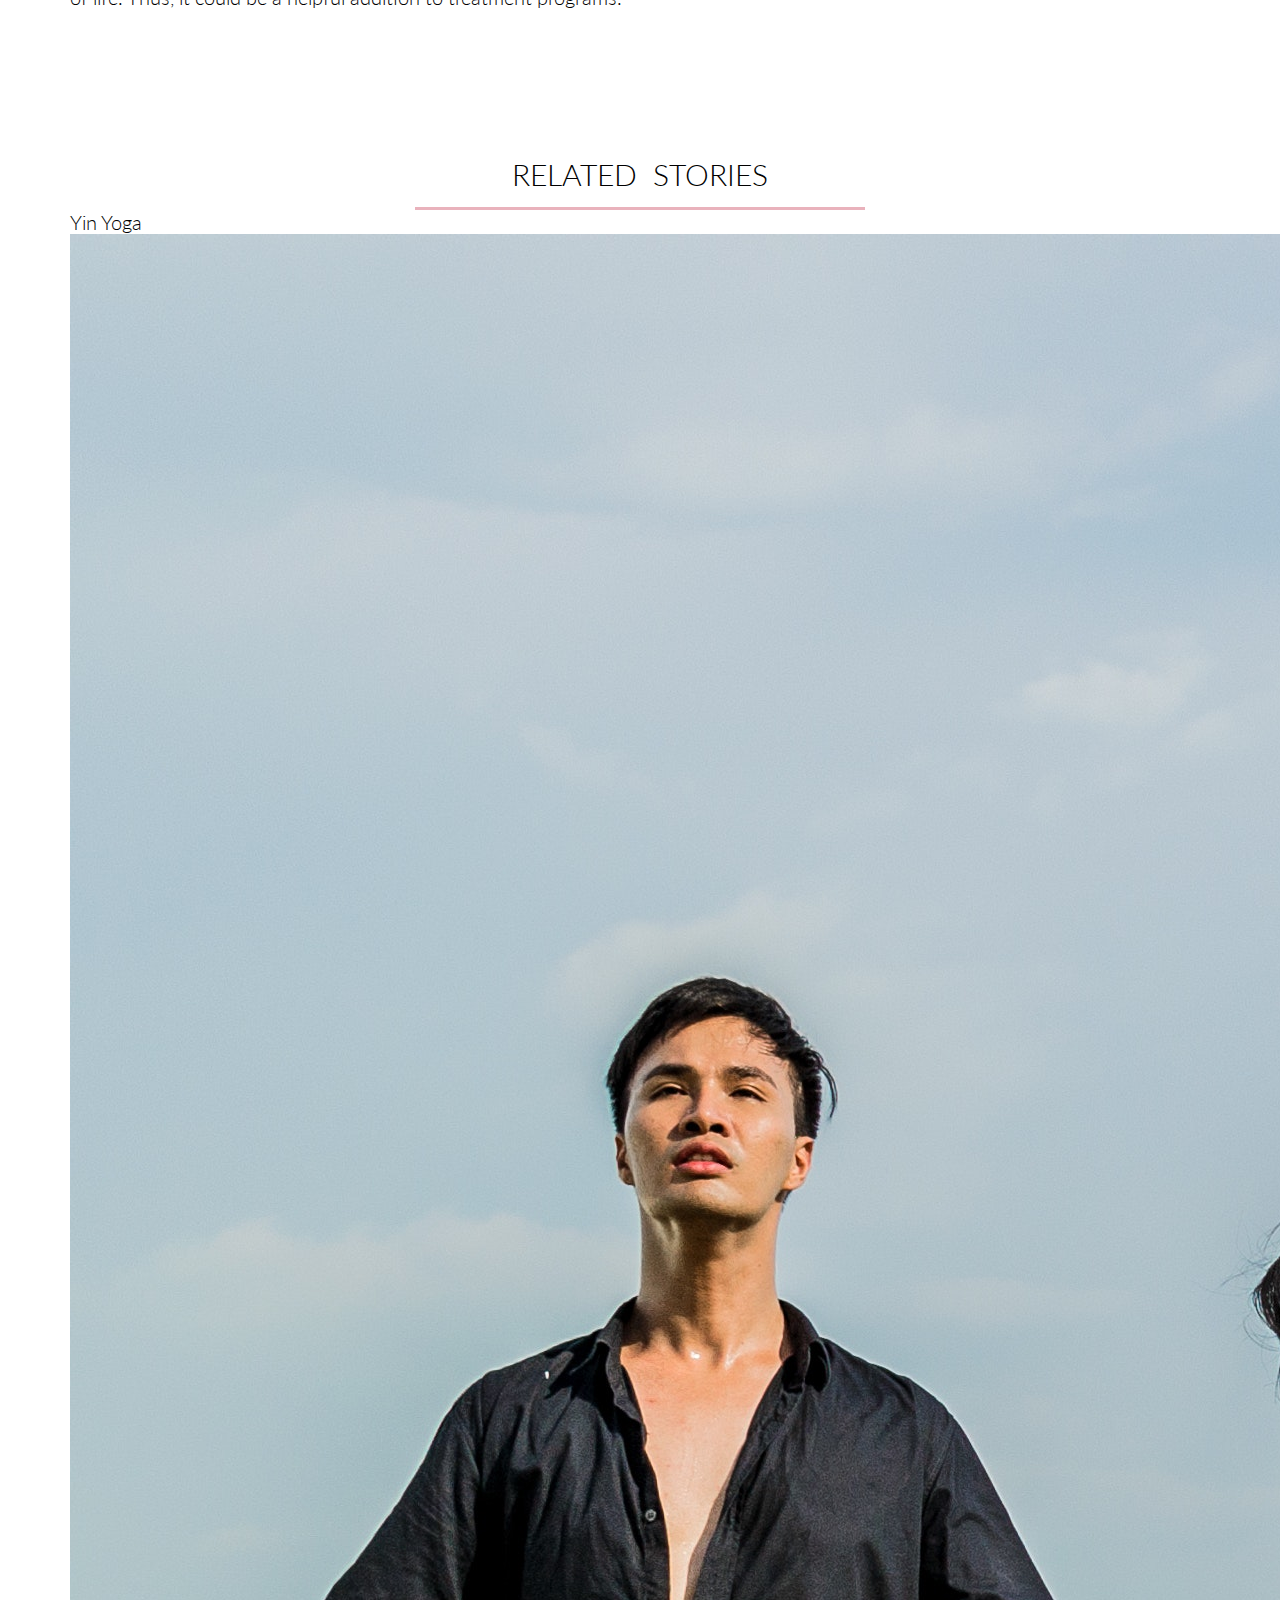
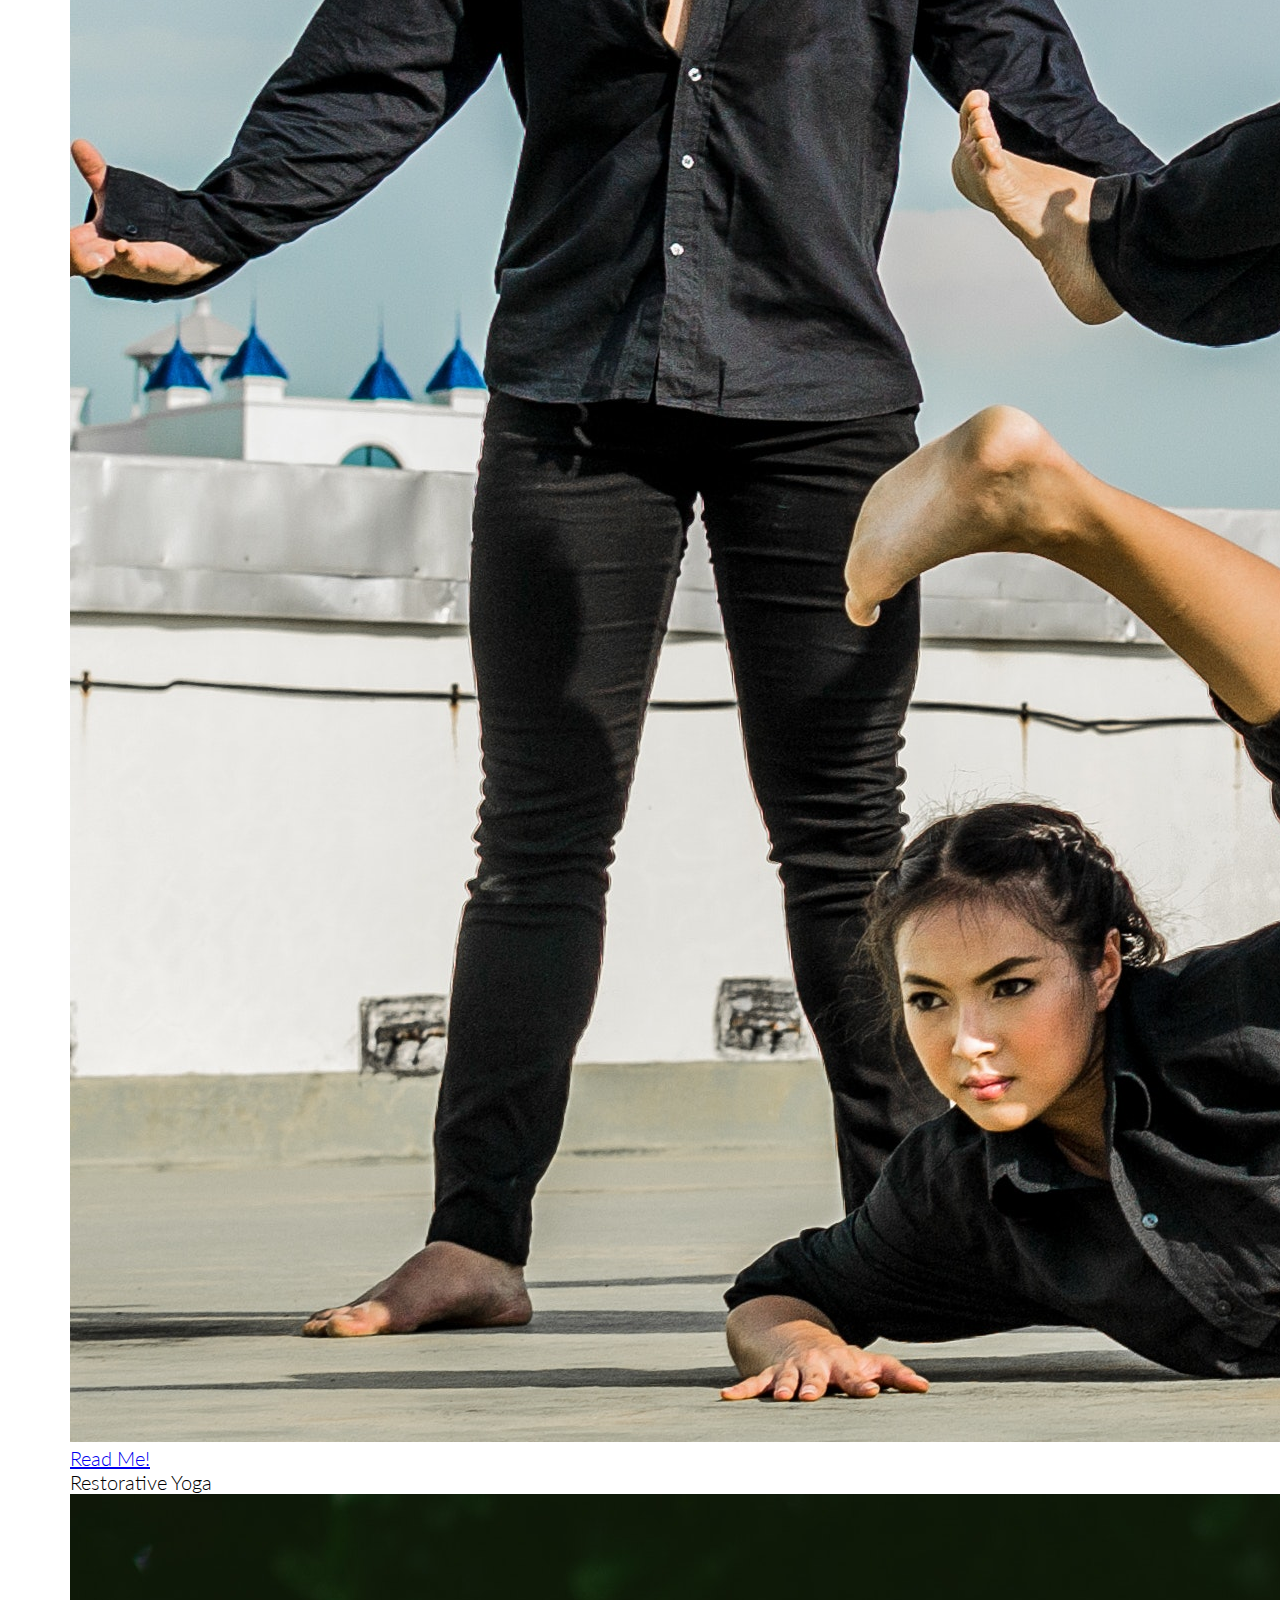
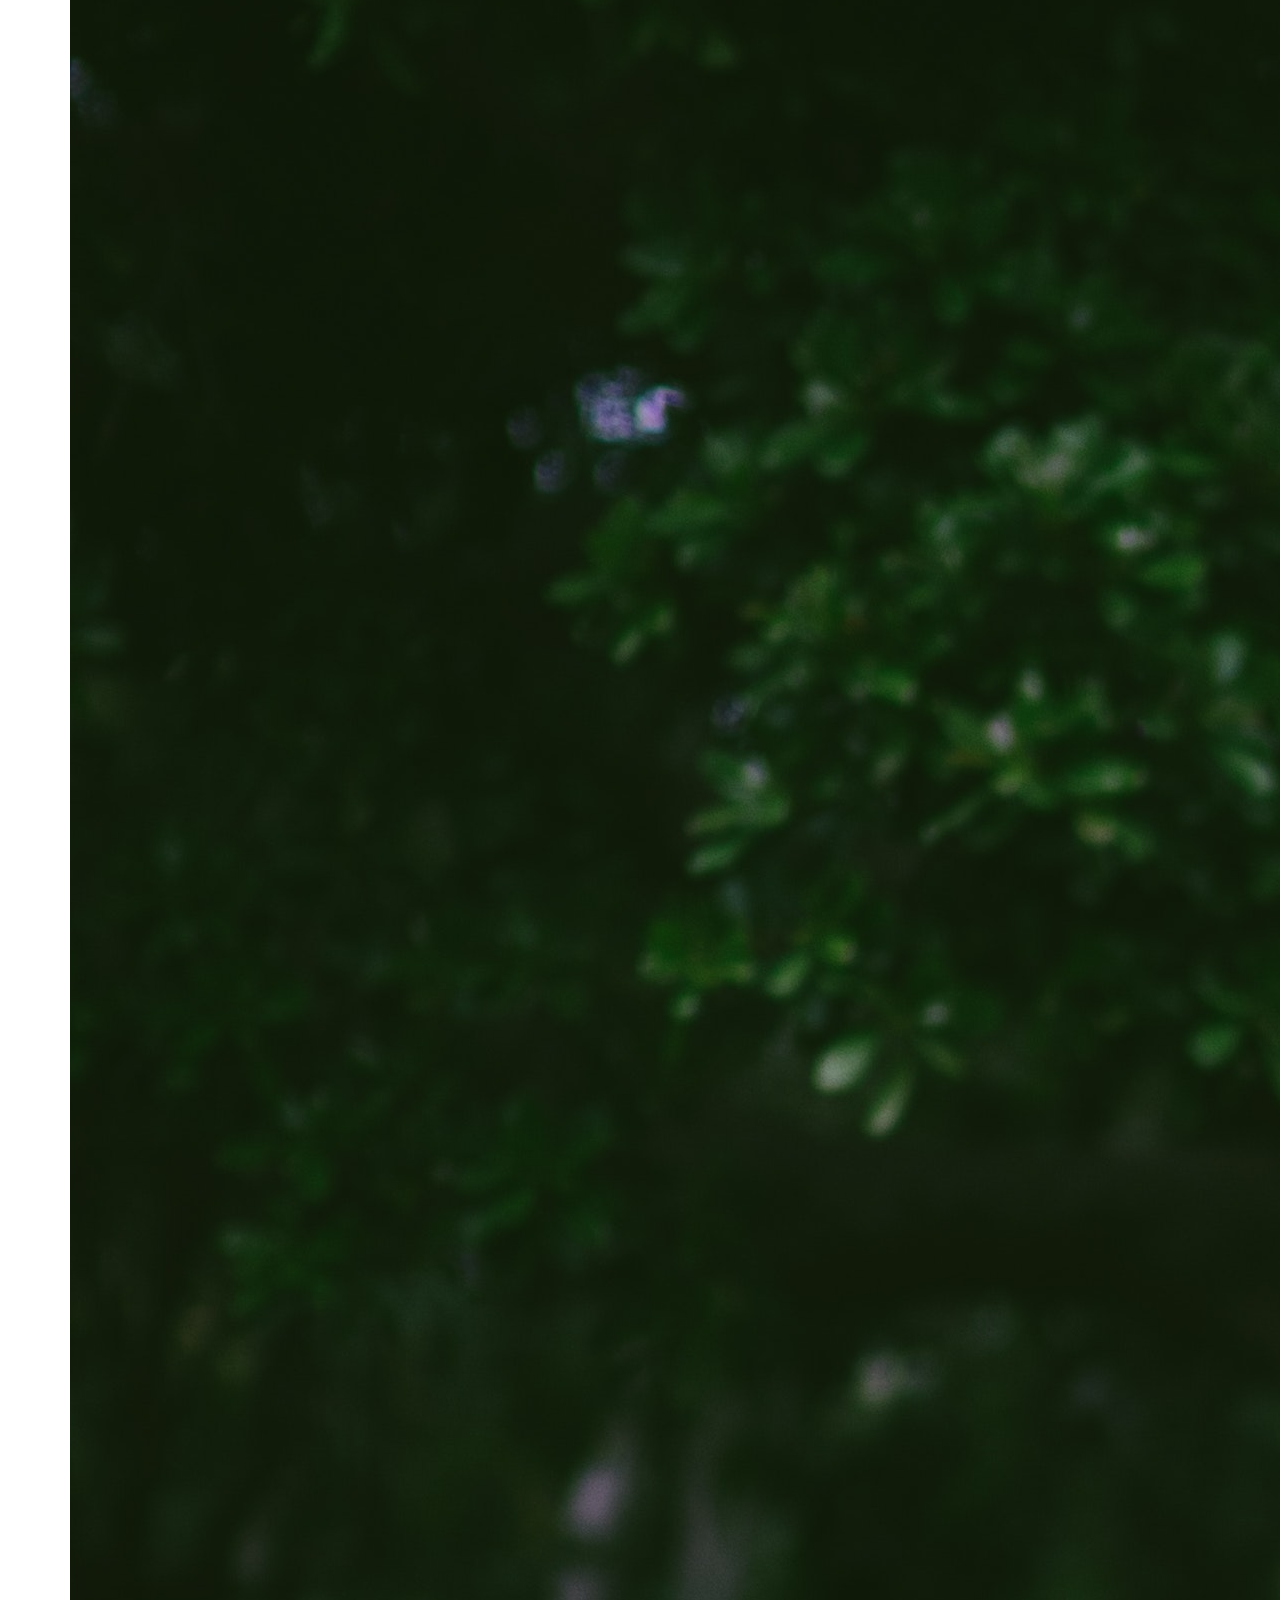
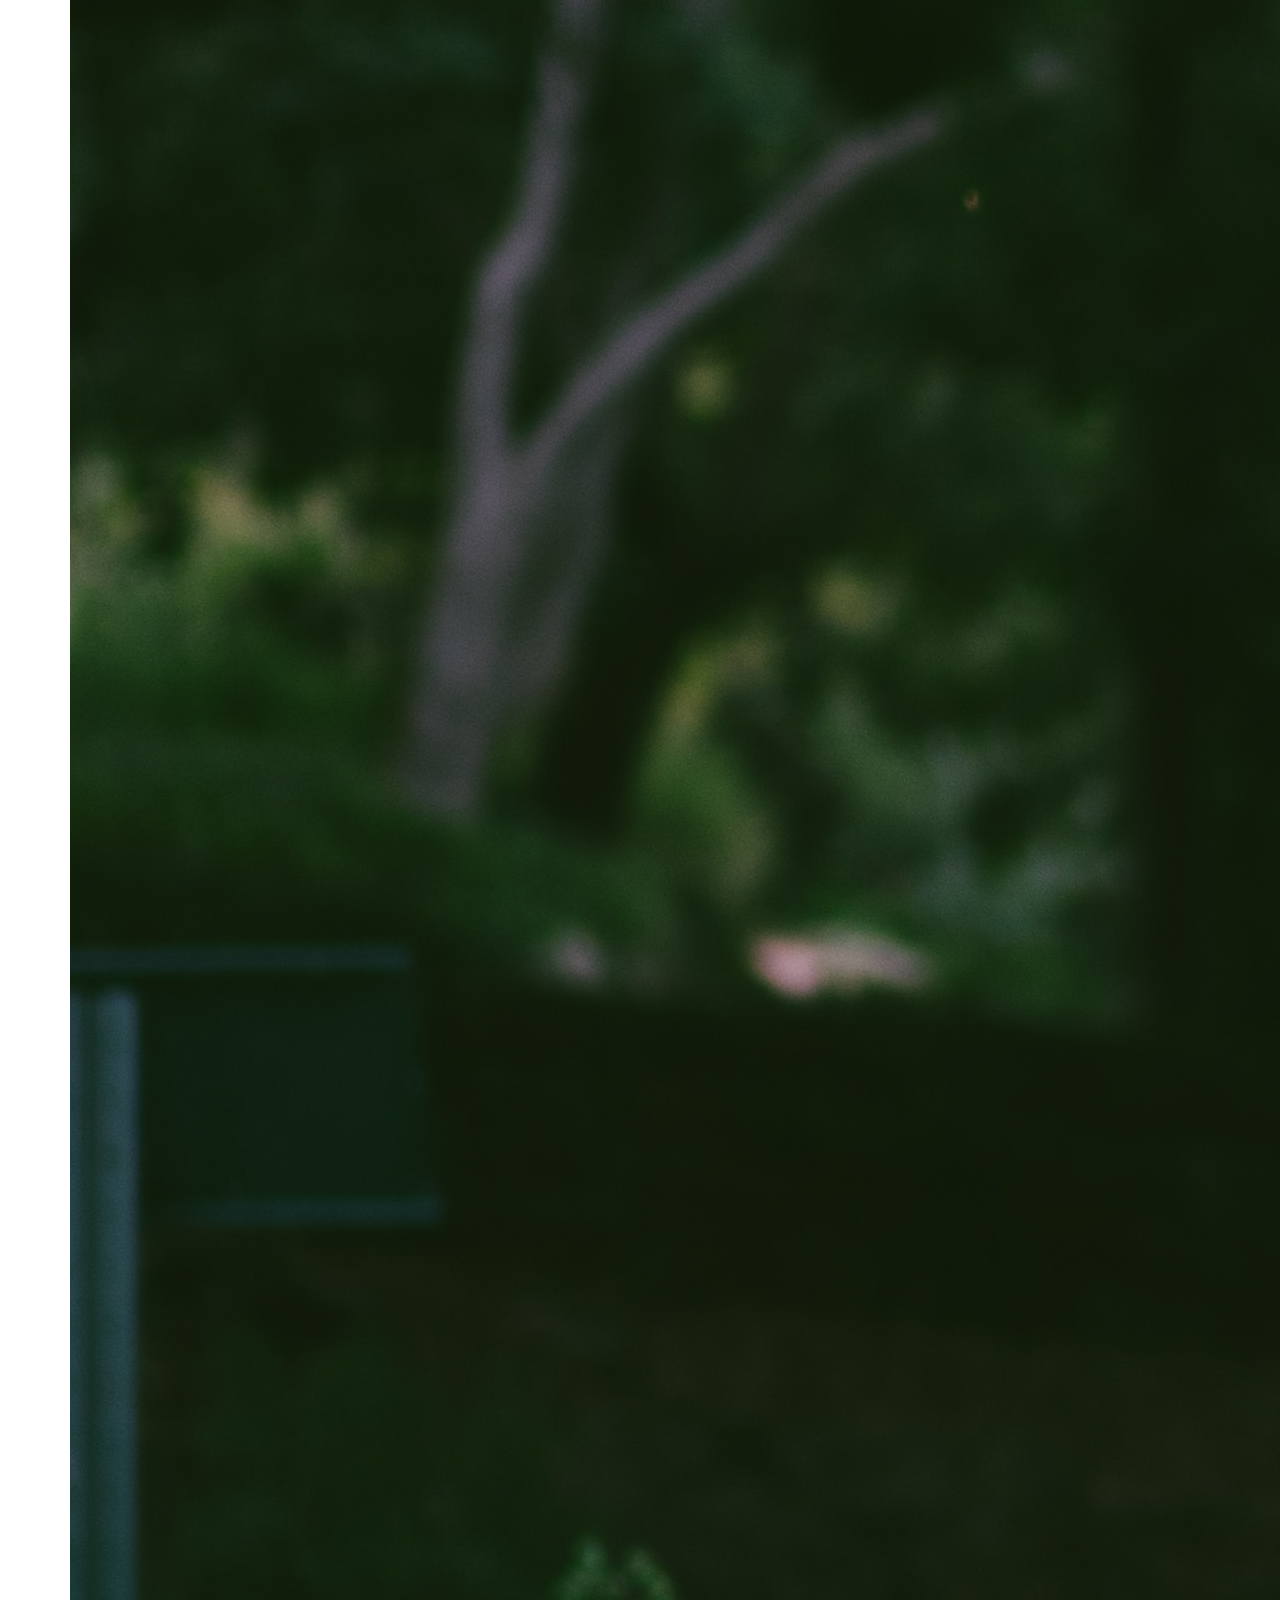
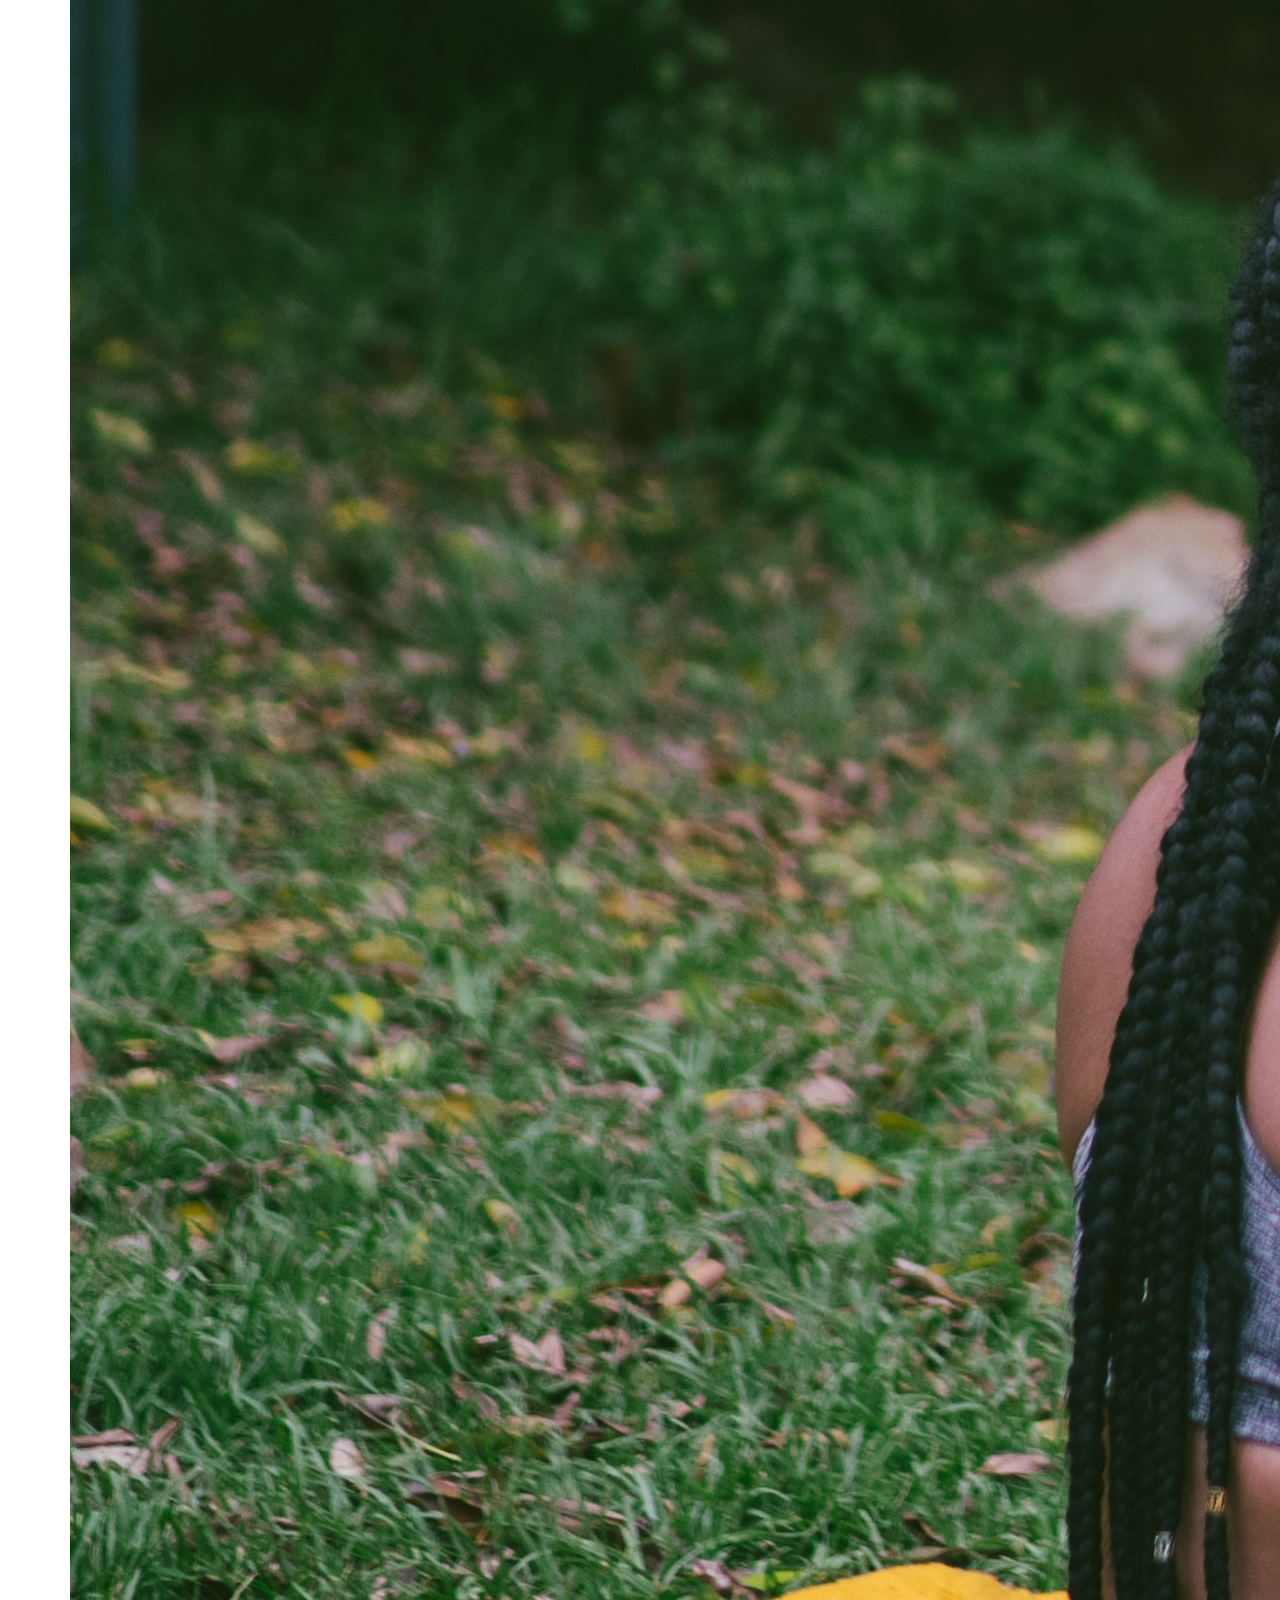
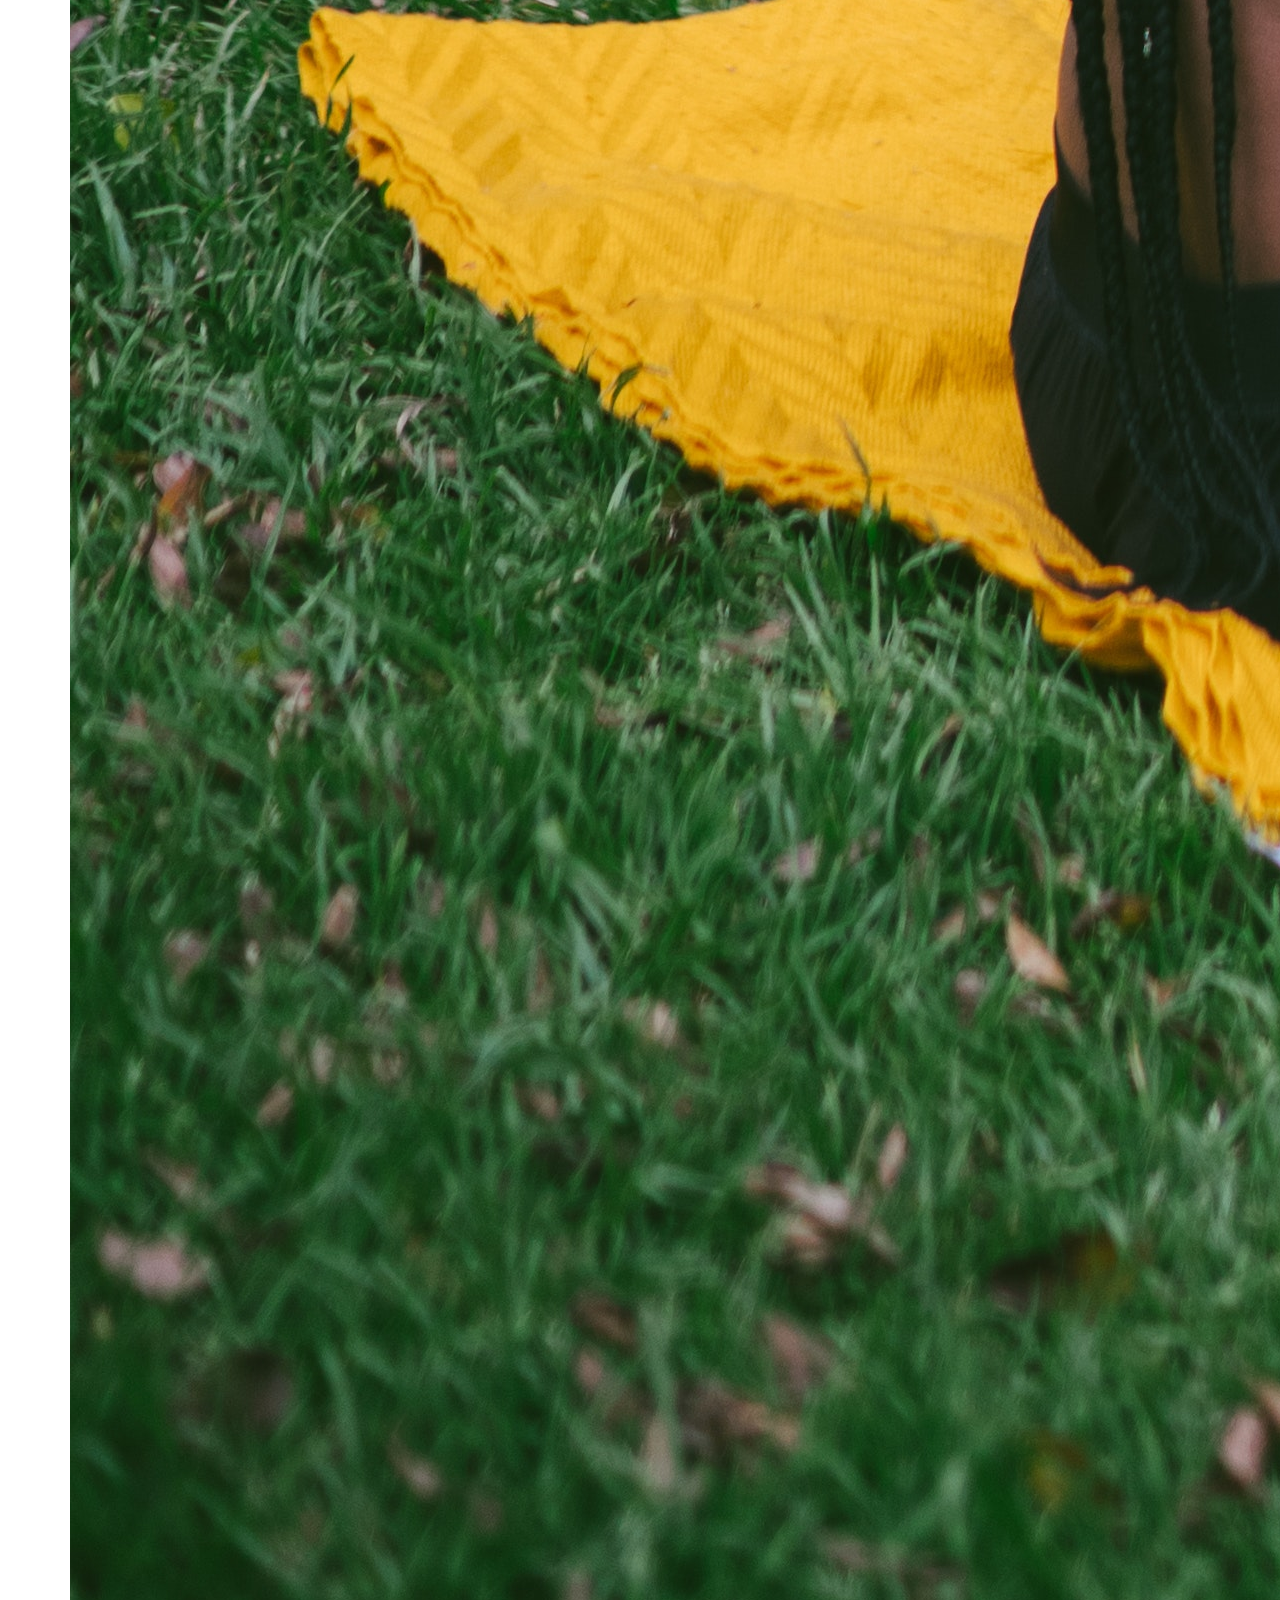
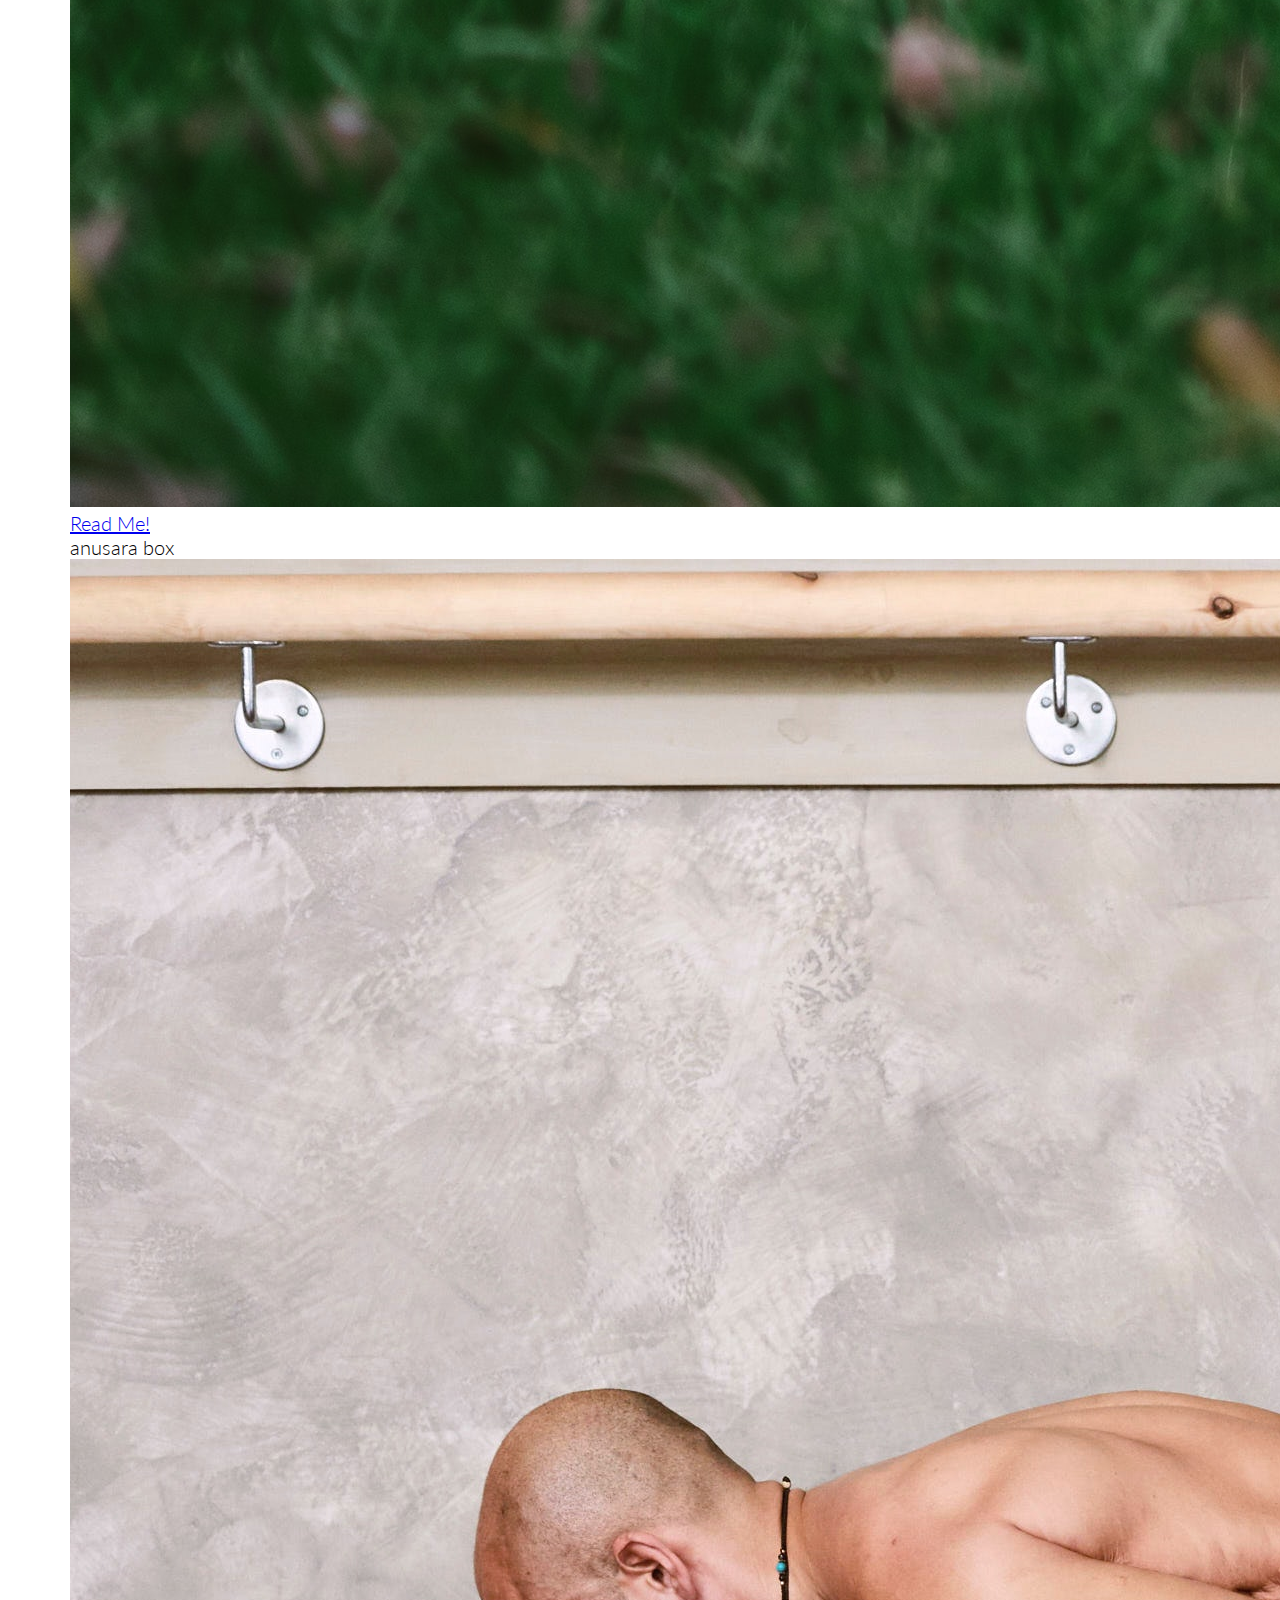
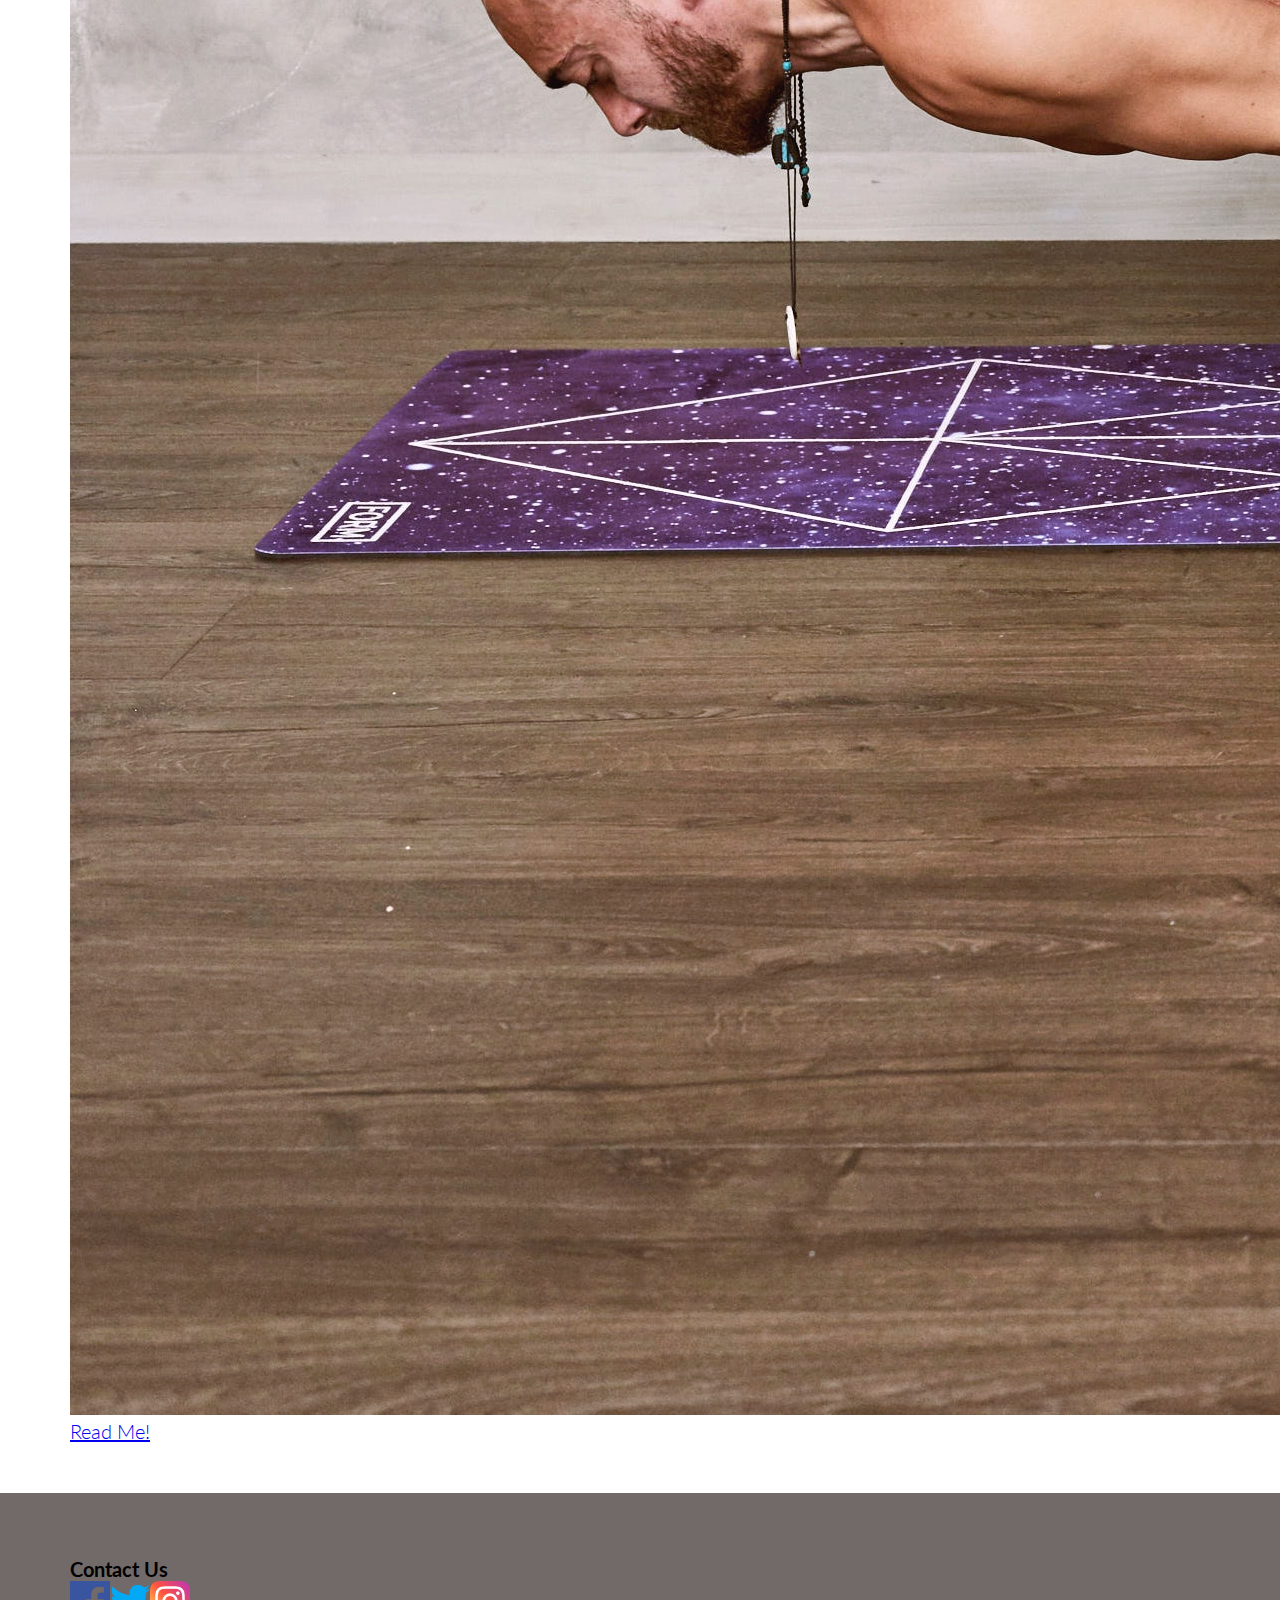
==== commit 17503e99: "created related stories boxes" ====
--- a/story.html
+++ b/story.html
@@ -67,17 +67,43 @@
             <section class="section-stories row">
                 <h2>Related stories</h2>
 
+                <div class="grid-container">
 
+                    <div class="box">
+                        <div>Yin Yoga</div>
+                        <div class="story-image">
+                            <img src="css/img/yin-yoga.jpg" alt="yin-yoga">
+                        </div>
 
+                        <div class="btn">
+                            <a href="#">Read Me!</a>
+                        </div>
+                    </div>
 
+                    <div class="box">
+                        <div>Restorative Yoga</div>
+                        <div class="story-image">
+                            <img src="css/img/restorative-yoga.jpg" alt="yin-yoga">
+                        </div>
 
+                        <div class="btn">
+                            <a href="#">Read Me!</a>
+                        </div>
+                    </div>
 
+                    <div class="box">
+                        <div>anusara box</div>
+                        <div class="story-image">
+                            <img src="css/img/anusara-yoga.jpg" alt="yin-yoga">
+                        </div>
 
-<!--
-                Yin Yoga
-                Restorative Yoga
-                anusara box
--->
+                        <div class="btn">
+                            <a href="#">Read Me!</a>
+                        </div>
+                    </div>
+
+                </div>
+
             </section>
 
             <footer>
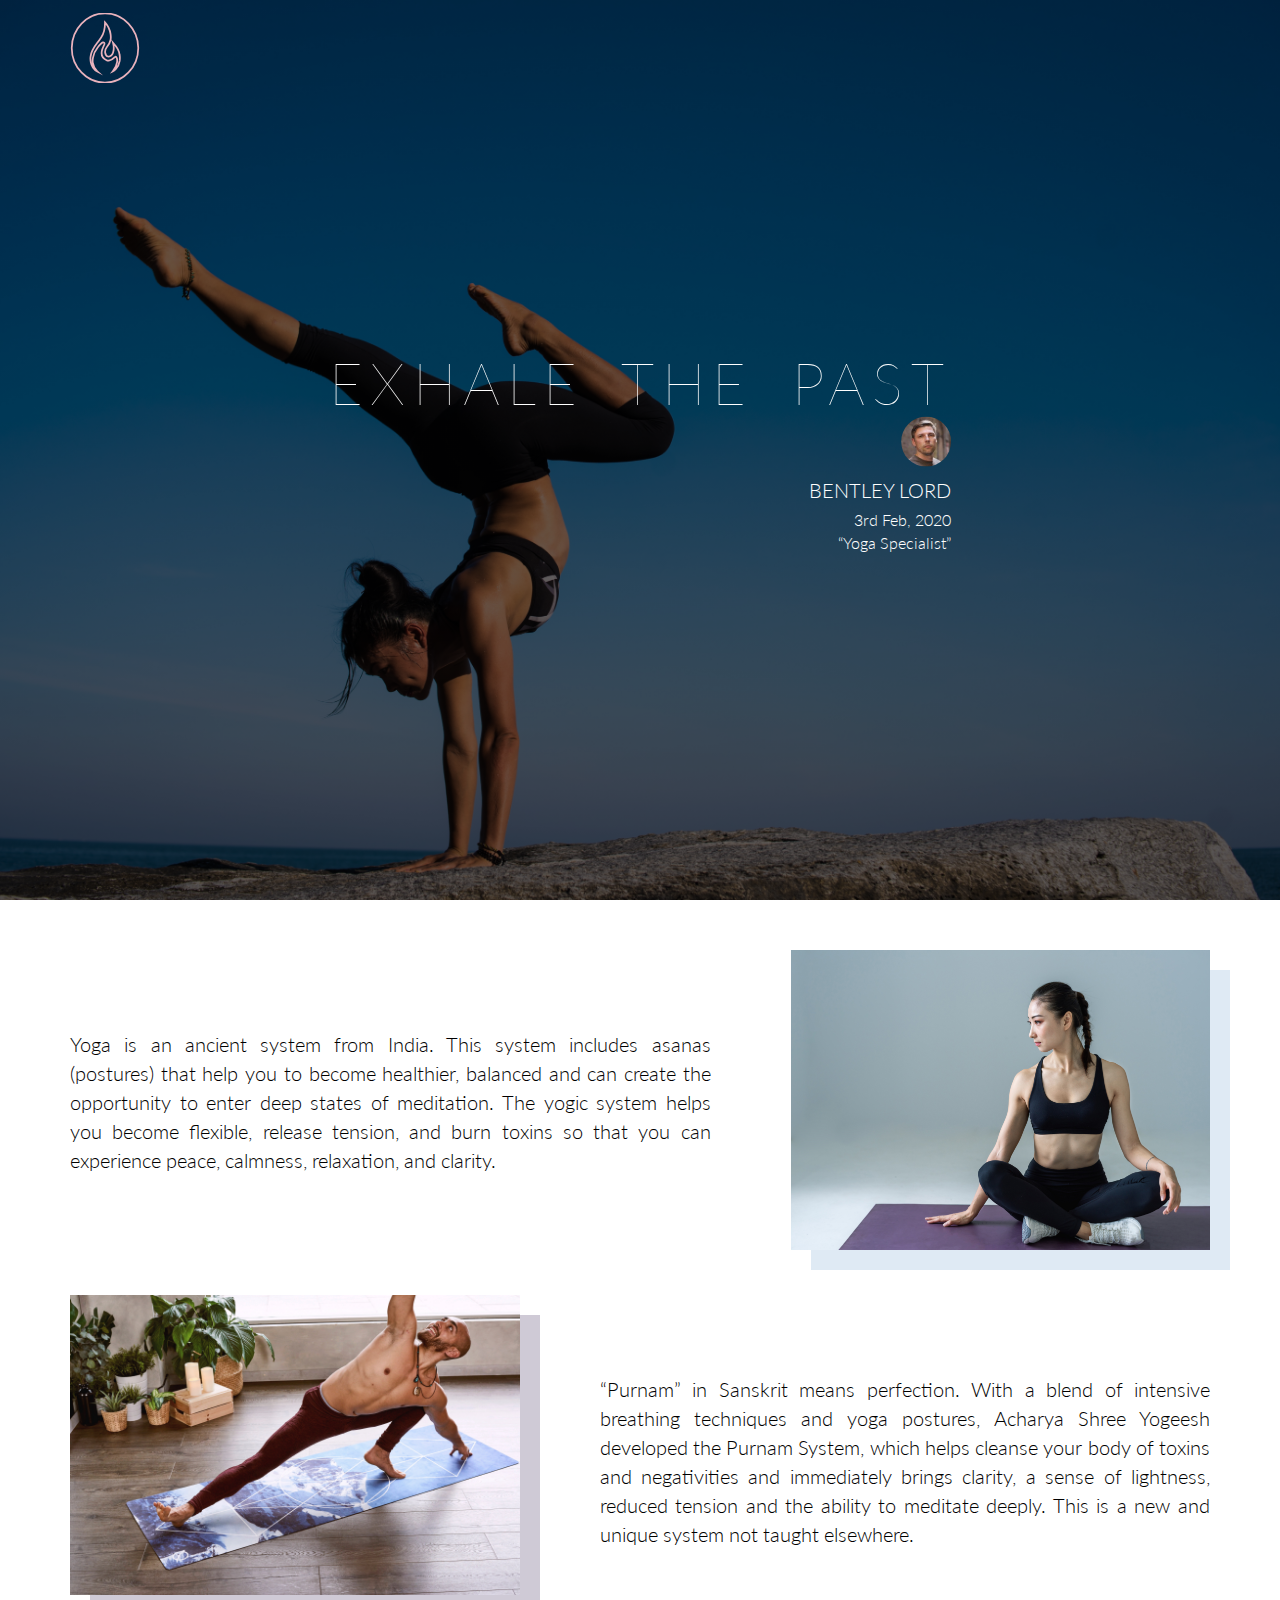
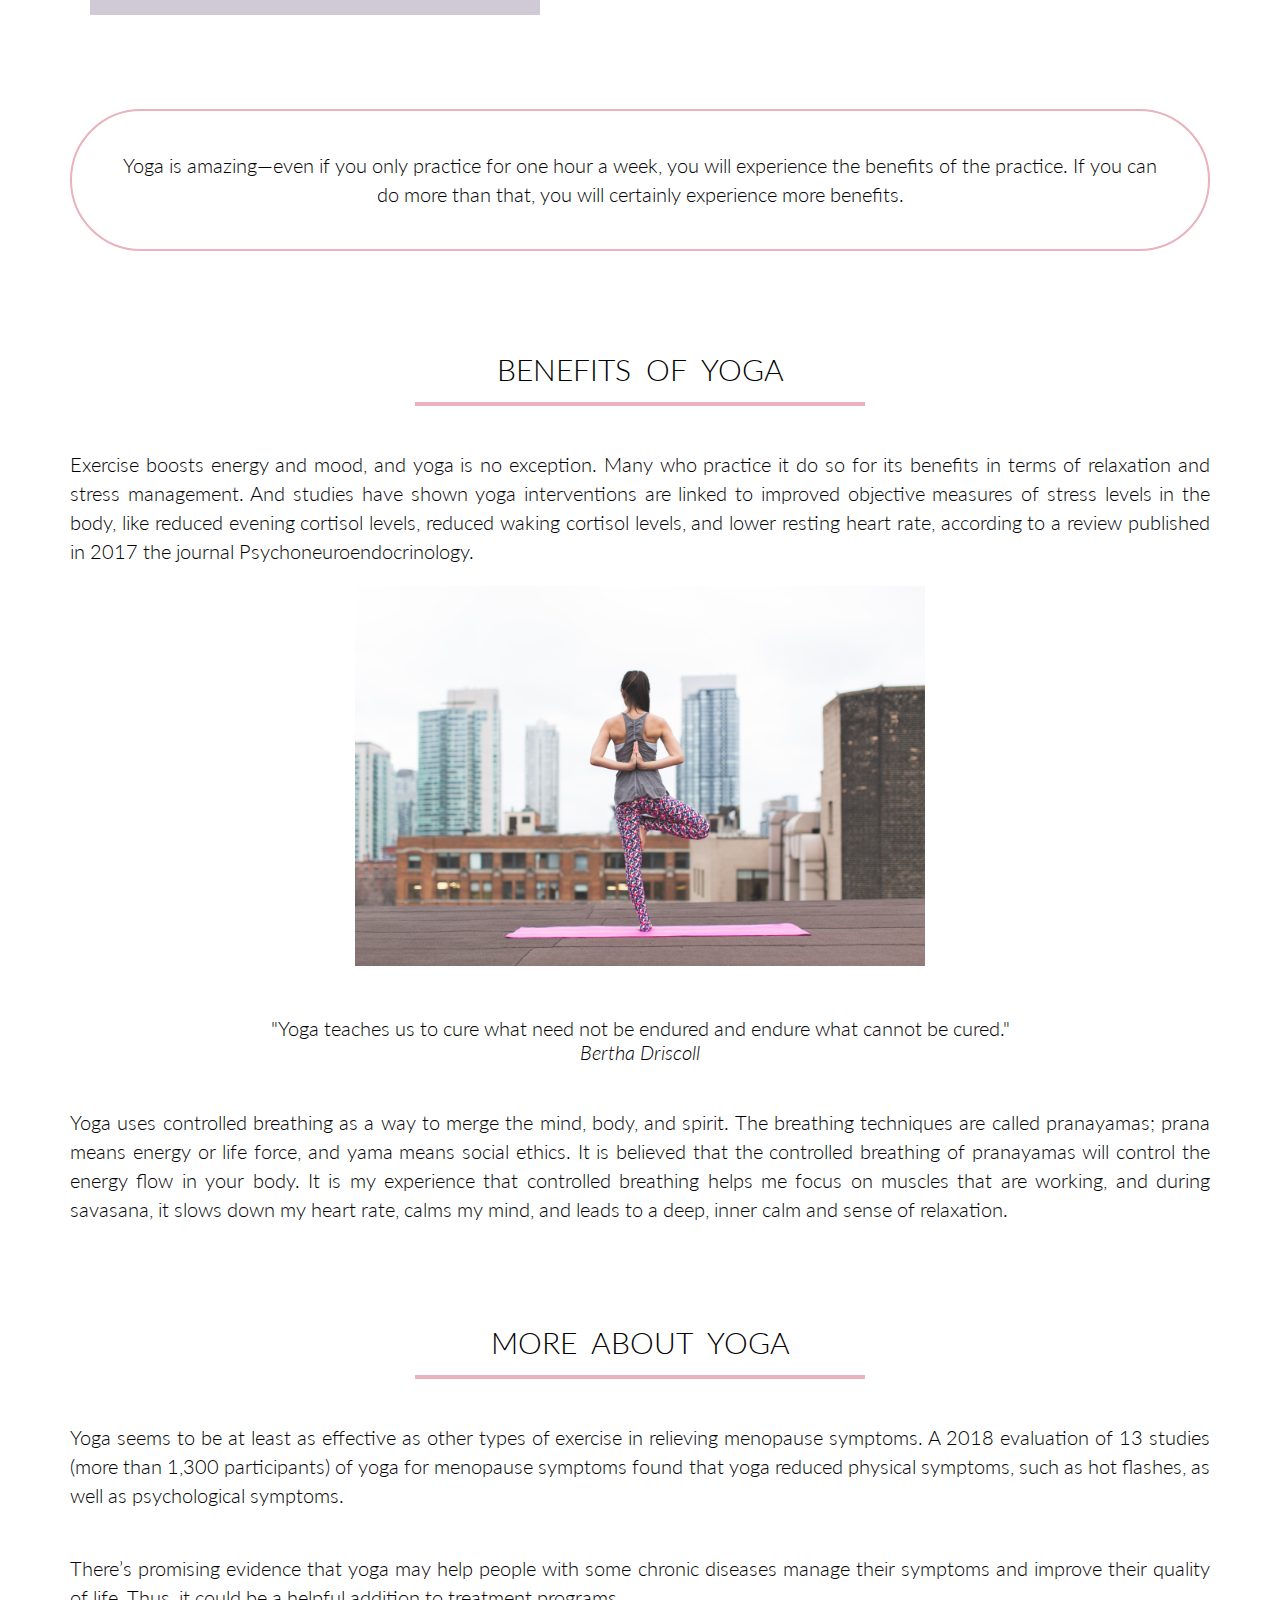
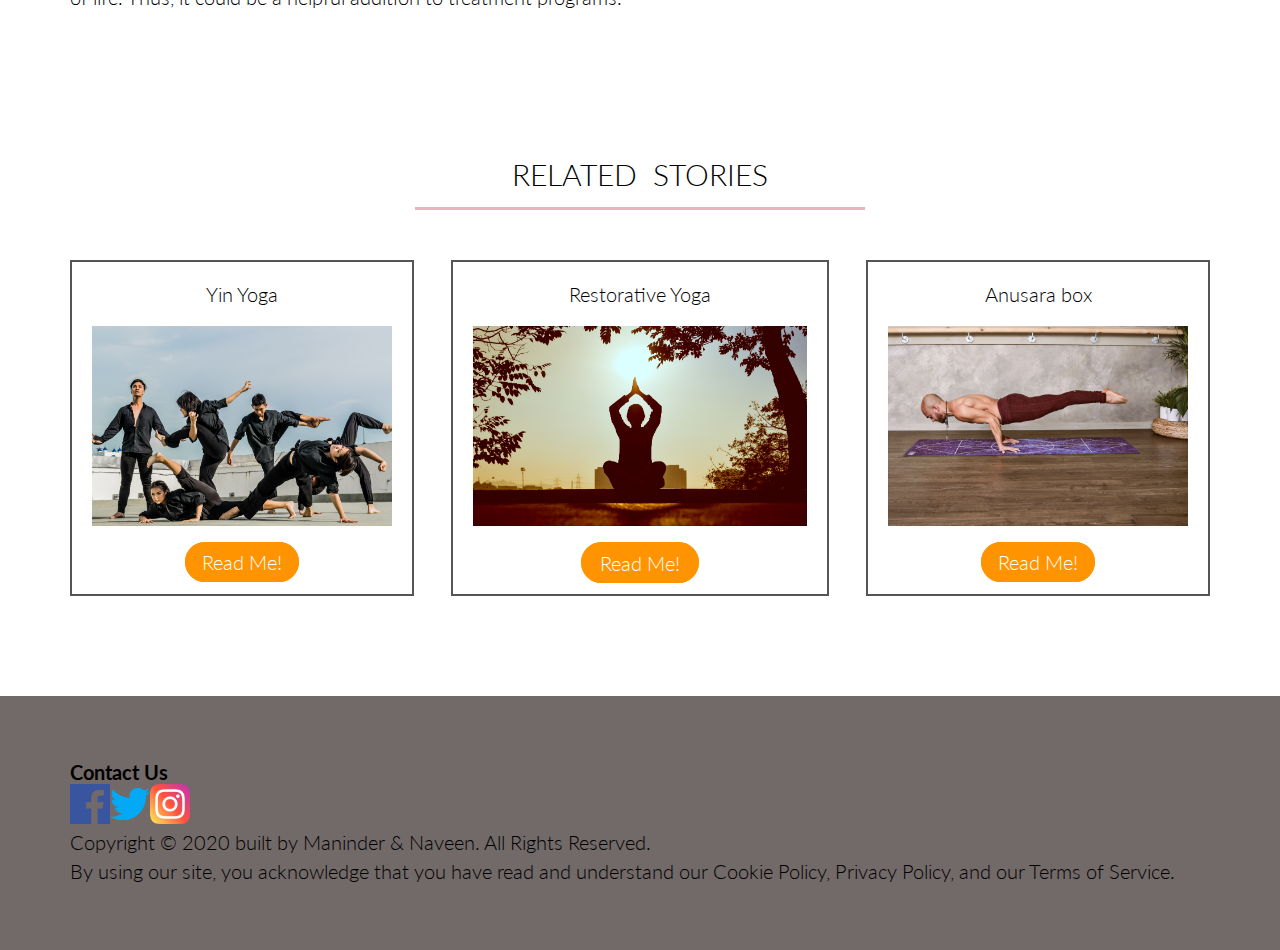
==== commit 63eb4948: "styled related stories box" ====
--- a/story.html
+++ b/story.html
@@ -75,30 +75,30 @@
                             <img src="css/img/yin-yoga.jpg" alt="yin-yoga">
                         </div>
 
-                        <div class="btn">
-                            <a href="#">Read Me!</a>
+                        <div>
+                            <a href="#" class="btn">Read Me!</a>
                         </div>
                     </div>
 
                     <div class="box">
                         <div>Restorative Yoga</div>
                         <div class="story-image">
-                            <img src="css/img/restorative-yoga.jpg" alt="yin-yoga">
+                            <img src="css/img/silhouette-of-man-at-daytime-1051838.jpg" alt="yin-yoga">
                         </div>
 
-                        <div class="btn">
-                            <a href="#">Read Me!</a>
+                        <div>
+                            <a href="#" class="btn">Read Me!</a>
                         </div>
                     </div>
 
                     <div class="box">
-                        <div>anusara box</div>
+                        <div>Anusara box</div>
                         <div class="story-image">
                             <img src="css/img/anusara-yoga.jpg" alt="yin-yoga">
                         </div>
 
-                        <div class="btn">
-                            <a href="#">Read Me!</a>
+                        <div>
+                            <a href="#" class="btn">Read Me!</a>
                         </div>
                     </div>
 
--- a/css/style.css
+++ b/css/style.css
@@ -194,19 +194,46 @@
 
 /*---STORIES---*/
 
-
-
+.grid-container {
+    display: grid;
+    grid-template-columns: auto auto auto;
+    margin-top: 2.5em;
+    justify-content: space-between
+}
+
+.story-image img {
+    height: 10em;
+}
+
+.box {
+    border: .125em solid #555;
+}
+
+.box div {
+    align-content: center;
+    text-align: center;
+    margin: 1em;
+}
+
+.btn {
+    text-decoration: none;
+    border: .125em solid #ff9300;
+    border-radius: 200px;
+    padding: 2% 5%;
+    background-color: #ff9300;
+    color: var(--hd-col);
+}
 
 /*---FOOTER---*/
 
 footer {
     background-color: rgb(114, 105, 105);
     padding: var(--box-pad);
+    margin-top: 2.5em;
 }
 
 footer img {
     height: 2em;
-    
 }
 
 footer ul {
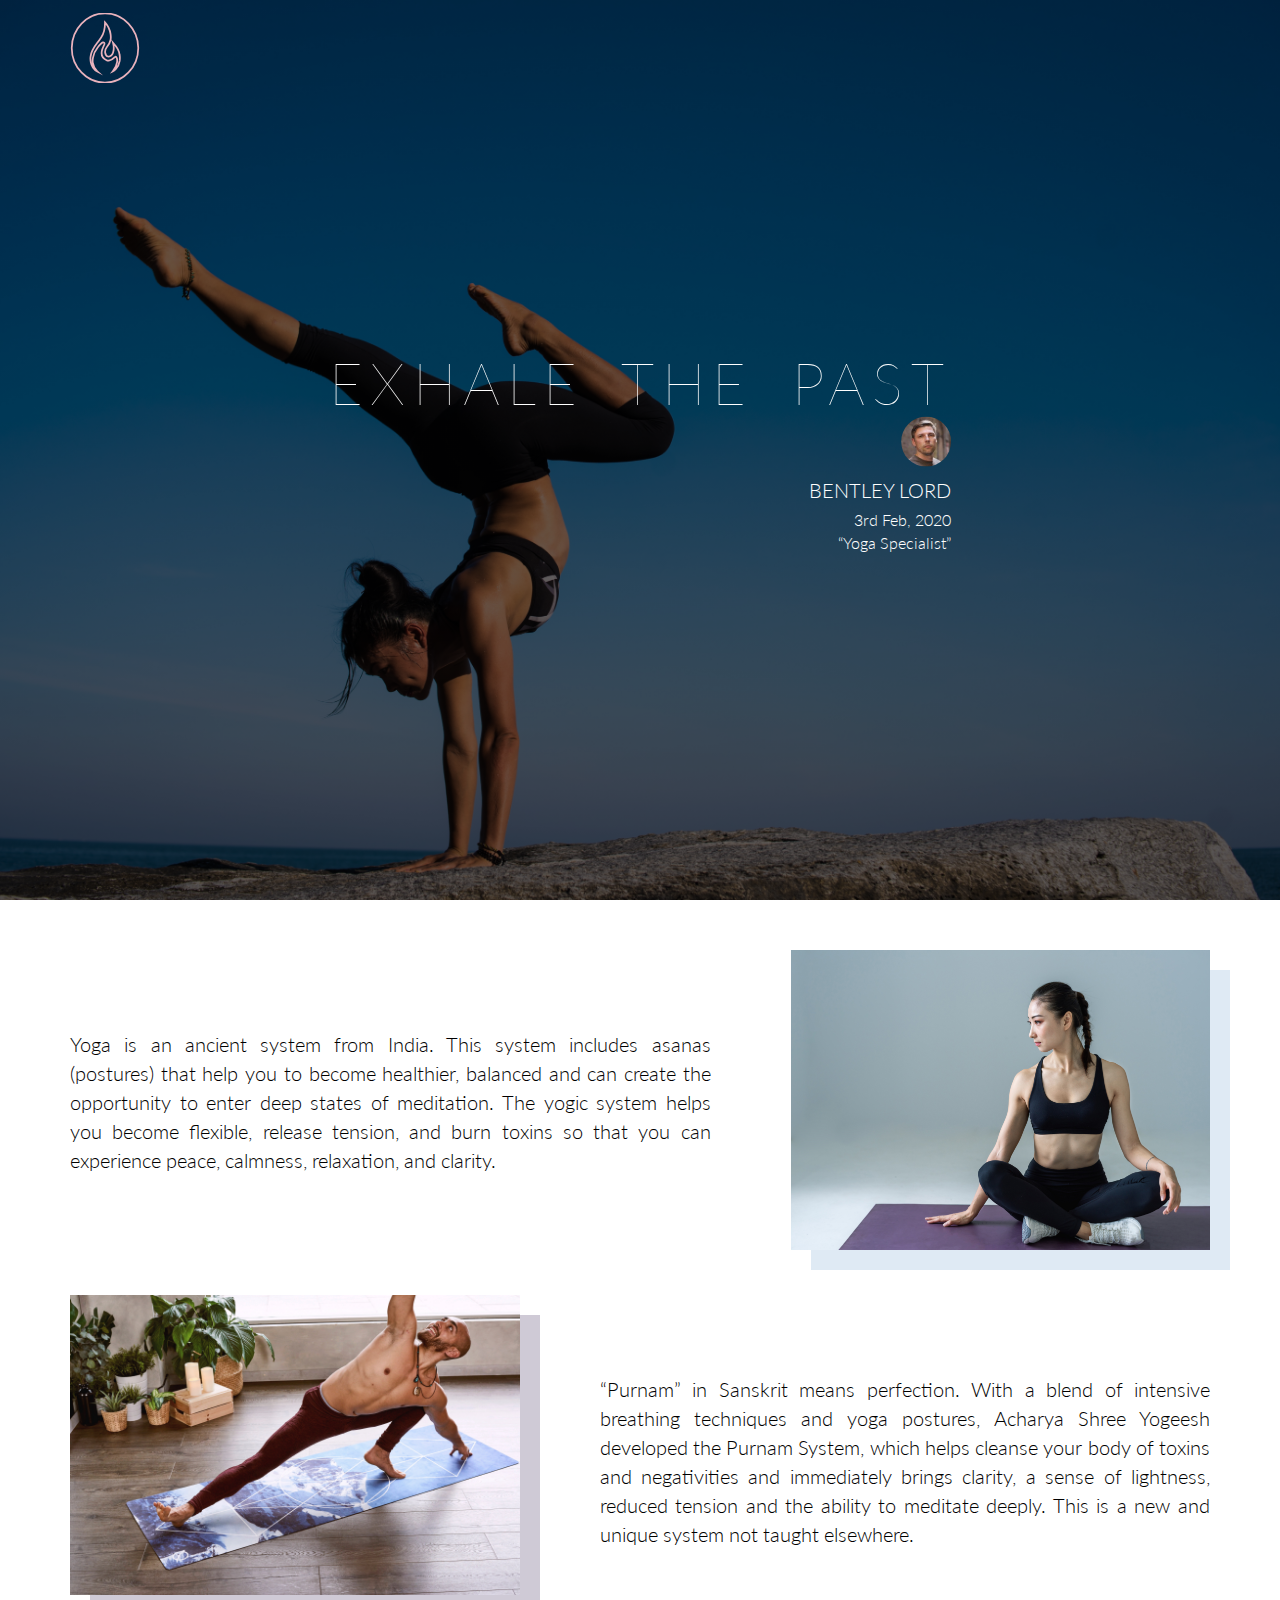
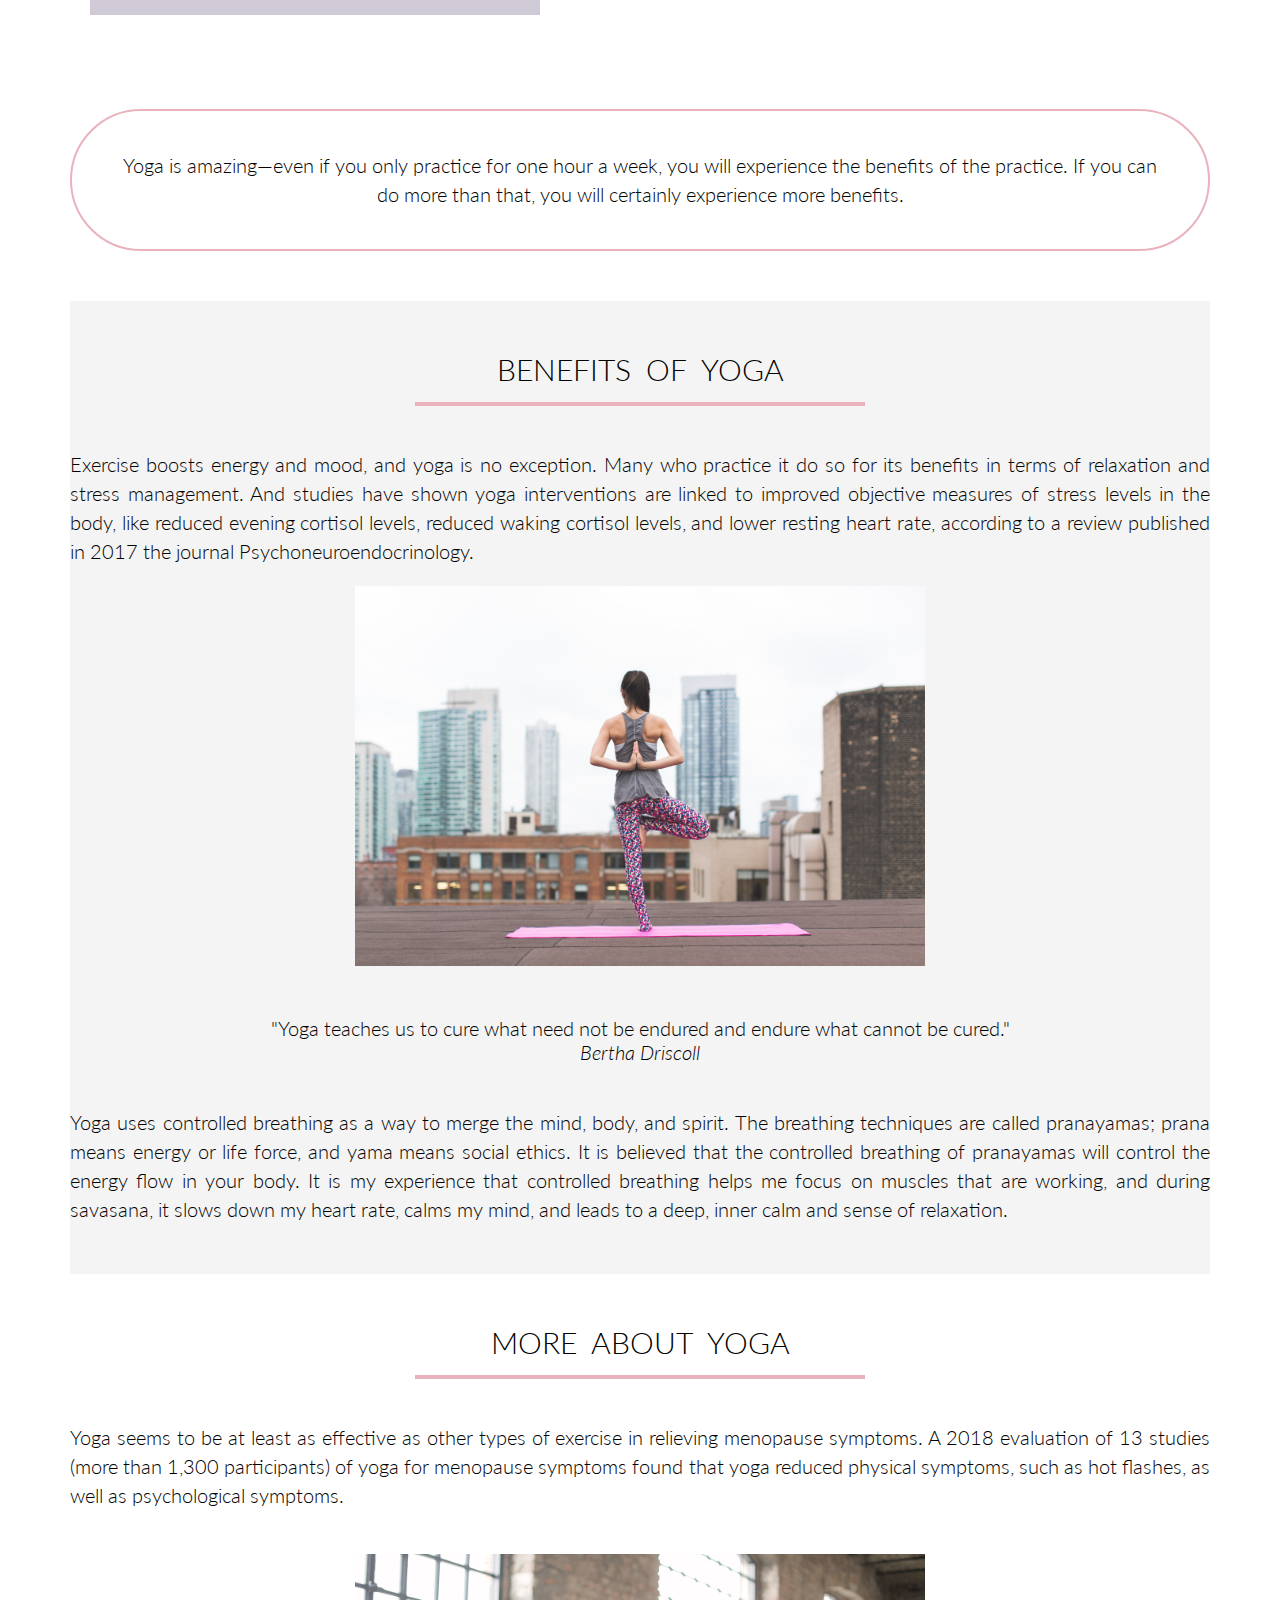
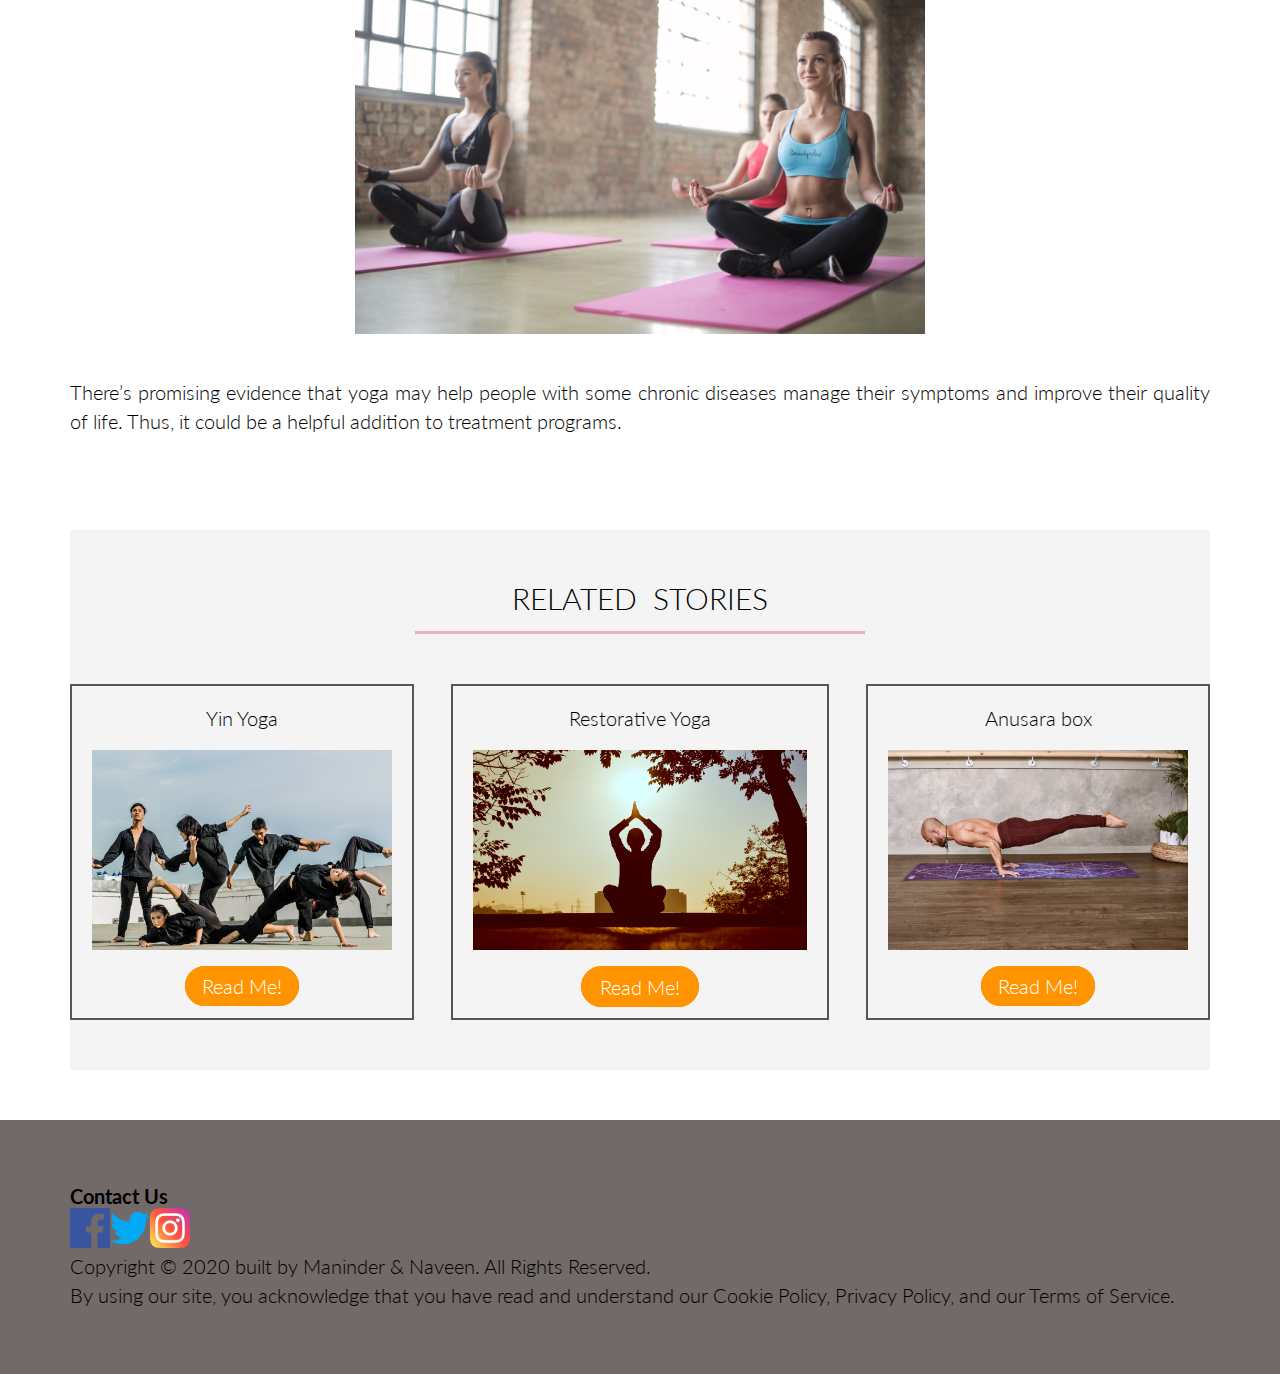
==== commit 6055dc8e: "edited images" ====
--- a/story.html
+++ b/story.html
@@ -46,7 +46,7 @@
                     <h2>Benefits of yoga</h2>
                     <p>Exercise boosts energy and mood, and yoga is no exception. Many who practice it do so for its benefits in terms of relaxation and stress management. And studies have shown yoga interventions are linked to improved objective measures of stress levels in the body, like reduced evening cortisol levels, reduced waking cortisol levels, and lower resting heart rate, according to a review published in 2017 the journal Psychoneuroendocrinology.</p>
                 </article>
-                <img src="css/img/woman-standing-on-pink-yoga-mat-meditating-373946.jpg" alt="women standing">
+                <img src="css/img/woman-standing-on-pink-yoga-mat-meditating-373946.jpg" alt="women standing" class="middle-image">
 
                     <blockquote>"Yoga teaches us to cure what need not be endured and endure what cannot be cured."<cite>Bertha Driscoll</cite></blockquote>
 
@@ -60,6 +60,9 @@
                 <article>
                     <h2>More about yoga</h2>
                     <p>Yoga seems to be at least as effective as other types of exercise in relieving menopause symptoms. A 2018 evaluation of 13 studies (more than 1,300 participants) of yoga for menopause symptoms found that yoga reduced physical symptoms, such as hot flashes, as well as psychological symptoms.</p>
+
+                    <img src="css/img/there-women-in-a-yoga-session-917732.jpg" alt="yoga class" class="middle-image">
+
                     <p>There’s promising evidence that yoga may help people with some chronic diseases manage their symptoms and improve their quality of life. Thus, it could be a helpful addition to treatment programs.</p>
                 </article>
             </section>
--- a/css/style.css
+++ b/css/style.css
@@ -13,6 +13,7 @@
     --box-pad:5%;
     --line-ht:145%;
     --brd-col: #E9B2BC;
+    --sec-col: #f4f4f4;
 }
 
 * {
@@ -163,6 +164,10 @@
 
 /*---BENEFITS---*/
 
+.section-benefits {
+    background-color: var(--sec-col);
+}
+
 .section-benefits article p {
     margin-top: 2.2em;
     text-align: justify;
@@ -178,7 +183,7 @@
     display: block;
 }
 
-.section-benefits img {
+.middle-image {
     height: auto;
     display: block;
     width: 50%;
@@ -192,7 +197,20 @@
     text-align: justify;
 }
 
+.middle-image {
+      height: auto;
+    display: block;
+    width: 50%;
+    margin: 1em auto 0   auto;
+}
+
+
+
 /*---STORIES---*/
+
+.section-stories {
+    background-color: var(--sec-col);
+}
 
 .grid-container {
     display: grid;
